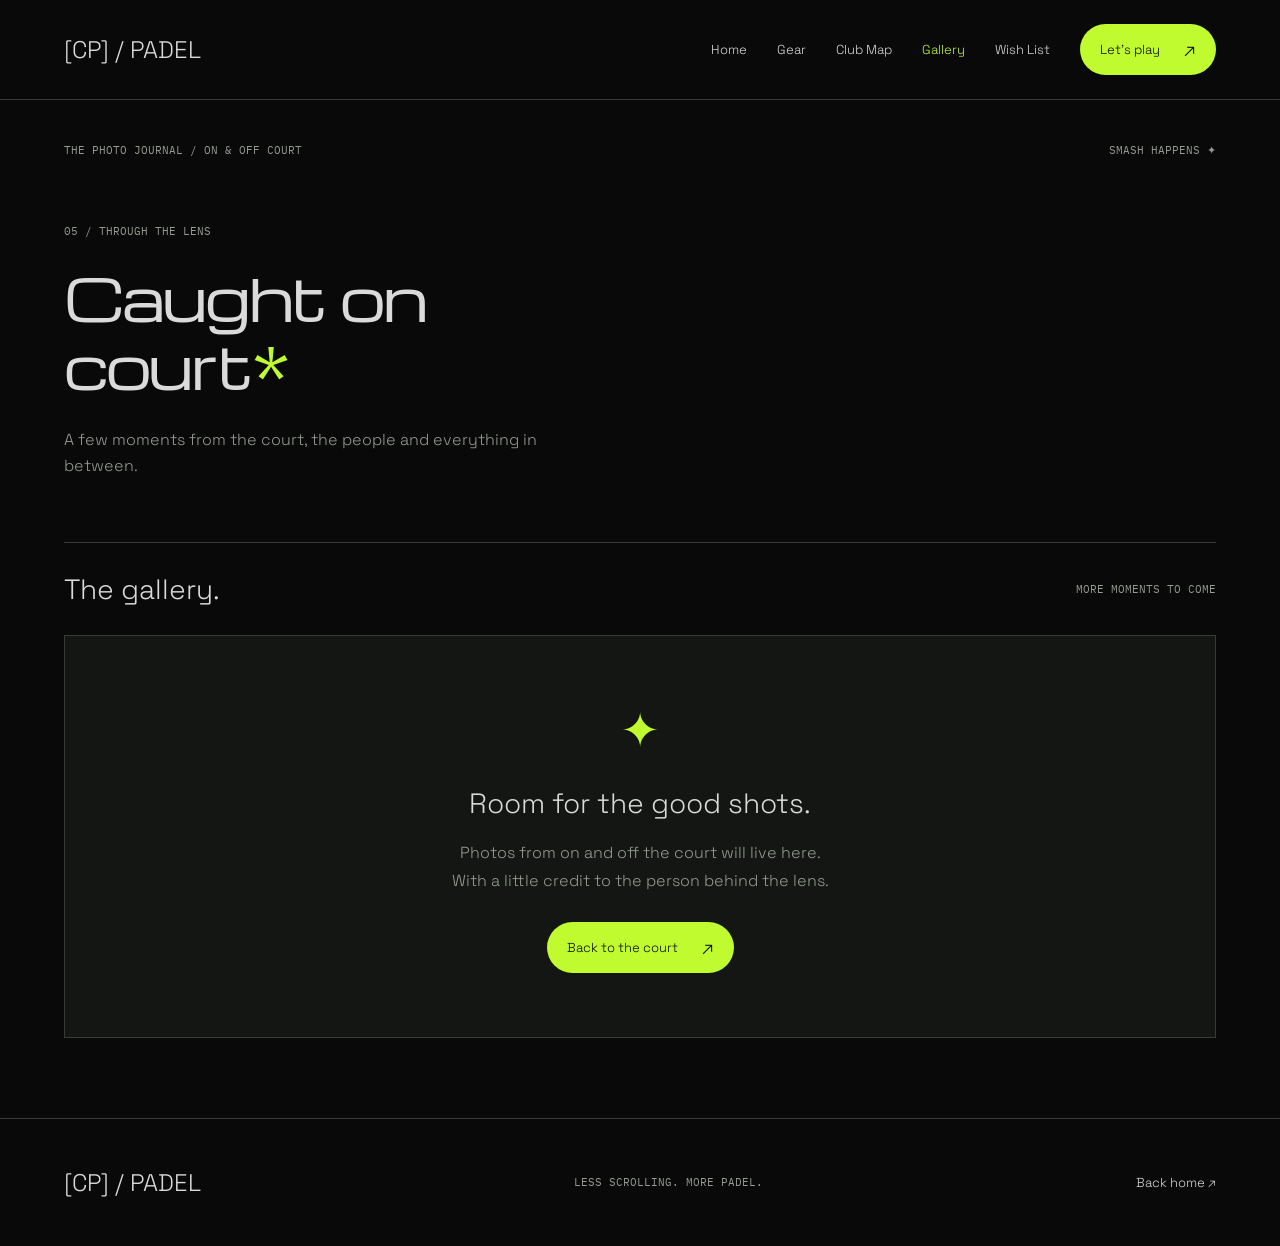
==== gallery.html @ db340238 "Polish hero motion, mobile layouts, map locations, and footer stickers" ====
<!doctype html>
<html lang="en"><head><meta charset="utf-8"><meta name="viewport" content="width=device-width,initial-scale=1"><title>Gallery — Smash Happens</title><meta name="description" content="Moments on and off the padel court. Carol’s photo journal, with credit to the people behind the lens."><link rel="stylesheet" href="styles.css?v=35"><link rel="stylesheet" href="gallery.css?v=1"></head>
<body class="gallery-page"><header class="gallery-nav"><a class="gallery-brand" href="./">[CP] / PADEL</a><nav aria-label="Main navigation"><a href="./">Home</a><a href="./#desktop-gear" class="gear-home-link">Gear</a><a href="./#desktop-clubs" class="clubs-home-link">Club Map</a><a href="gallery.html" aria-current="page">Gallery</a><a href="wish-list.html">Wish List</a><a class="gallery-pill" href="./#desktop-connect">Let’s play <span>↗</span></a></nav></header>
<main><div class="gallery-strap"><span>THE PHOTO JOURNAL / ON & OFF COURT</span><span>SMASH HAPPENS ✦</span></div><section class="gallery-intro"><p class="gallery-kicker">05 / THROUGH THE LENS</p><h1>Caught on<br>court<span>*</span></h1><p>A few moments from the court, the people and everything in between.</p></section><section aria-label="Photo gallery" class="gallery-collection"><div class="gallery-section-title"><h2>The gallery.</h2><span id="gallery-count">MORE MOMENTS TO COME</span></div><div id="gallery-grid" class="gallery-grid"></div><div id="gallery-empty" class="gallery-empty"><span aria-hidden="true">✦</span><h2>Room for the good shots.</h2><p>Photos from on and off the court will live here.<br>With a little credit to the person behind the lens.</p><a href="./" class="gallery-pill">Back to the court <span>↗</span></a></div></section></main>
<footer class="gallery-footer"><a class="gallery-brand" href="./">[CP] / PADEL</a><p>LESS SCROLLING. MORE PADEL.</p><a href="./">Back home ↗</a></footer>
<dialog id="photo-viewer" aria-label="Enlarged gallery photo"><button id="close-photo" aria-label="Close photo">Close ×</button><img id="viewer-image" alt=""><p id="viewer-caption"></p></dialog><script src="gallery-data.js"></script><script src="gallery.js"></script><script src="interface-polish.js?v=1"></script><script src="mobile-idle.js?v=1"></script></body></html>
---- styles.css ----
@font-face{font-family:"Michroma";src:url("assets/michroma.woff2") format("woff2");font-weight:400;font-display:swap}@font-face{font-family:"Space Grotesk";src:url("assets/space-grotesk.woff2") format("woff2");font-weight:300 700;font-display:swap}@font-face{font-family:"IBM Plex Mono";src:url("assets/ibm-plex-mono.woff2") format("woff2");font-weight:400;font-display:swap}@font-face{font-family:"IBM Plex Mono";src:url("assets/ibm-plex-mono-semibold.woff2") format("woff2");font-weight:600;font-display:swap}
*,:before,:after{box-sizing:border-box;border-width:0;border-style:solid}html{scroll-behavior:smooth}body{margin:0;background:#080908;color:#dadada;font-family:"Space Grotesk",sans-serif}p,h1,h2,h3{margin:0}a{color:inherit;text-decoration:inherit}img{display:block;max-width:100%}button{font:inherit} .desktop-view{width:100%;max-width:1440px;margin:auto}.mobile-view{display:none} @media(max-width:767px){.desktop-view{display:none}.mobile-view{display:block;width:100%;max-width:767px;margin:auto}} @media(prefers-reduced-motion:reduce){html{scroll-behavior:auto}}
.f0{background-color:#080908;align-content:stretch;display:flex;flex-direction:column;align-items:flex-start;position:relative;width:100%;height:100%}
.f1{border-color:#383c35;border-bottom-width:1px;border-style:solid;align-content:stretch;display:flex;flex-direction:column;align-items:flex-start;overflow:clip;padding-left:64px;padding-right:64px;padding-top:24px;padding-bottom:24px;position:relative;flex-shrink:0;width:100%}
.f2{word-break:break-word;align-content:stretch;display:flex;align-items:center;justify-content:space-between;line-height:normal;overflow:clip;position:relative;flex-shrink:0;width:100%;white-space:nowrap}
.f3{font-family:"Space Grotesk";font-weight:700;font-weight:700;position:relative;flex-shrink:0;color:#dadada;font-size:24px}
.f4{align-content:stretch;display:flex;gap:30px;align-items:center;overflow:clip;position:relative;flex-shrink:0}
.f5{font-family:"Space Grotesk";font-weight:400;font-weight:400;position:relative;flex-shrink:0;color:#c0fb30;font-size:13px}
.f6{font-family:"Space Grotesk";font-weight:400;font-weight:400;position:relative;flex-shrink:0;color:#dadada;font-size:13px}
.f7{background-color:#c0fb30;border-width:0;border-color:#383c35;border-style:solid;align-content:stretch;display:flex;gap:20px;align-items:center;overflow:clip;padding-left:20px;padding-right:20px;padding-top:13px;padding-bottom:13px;position:relative;border-radius:100px;flex-shrink:0;color:#080908}
.f8{font-family:"Space Grotesk";font-weight:700;font-weight:700;position:relative;flex-shrink:0;font-size:13px}
.f9{font-family:"Space Grotesk";font-weight:400;font-weight:400;position:relative;flex-shrink:0;font-size:19px}
.f10{align-content:stretch;display:flex;flex-direction:column;gap:38px;align-items:flex-start;overflow:clip;padding-bottom:64px;padding-top:42px;padding-left:64px;padding-right:64px;position:relative;flex-shrink:0;width:100%}
.f11{align-content:stretch;display:flex;align-items:center;justify-content:space-between;overflow:clip;position:relative;flex-shrink:0;width:100%}
.f12{word-break:break-word;font-family:"IBM Plex Mono";font-weight:400;line-height:1.5;font-style:normal;position:relative;flex-shrink:0;color:#969c93;font-size:11px;white-space:nowrap}
.f13{background-color:#c0fb30;border-width:0;border-color:var(--shadow-border-neutral-shadow-border-neutral-weaker,#043cb5);border-style:solid;align-content:stretch;display:flex;gap:var(--space-space-20,4px);height:20px;align-items:center;justify-content:center;min-width:20px;padding-left:var(--space-space-20,4px);padding-right:var(--space-space-20,4px);padding-top:var(--space-space-10,2px);padding-bottom:var(--space-space-10,2px);position:relative;border-radius:100px;flex-shrink:0}
.f14{word-break:break-word;font-family:"IBM Plex Mono";font-weight:400;line-height:var(--font-line-height-line-height-10,16px);font-style:normal;position:relative;flex-shrink:0;color:#080908;font-size:10px;text-align:center;white-space:nowrap}
.f15{align-content:stretch;display:flex;flex-direction:column;height:430px;align-items:flex-start;justify-content:center;overflow:clip;padding-left:36px;position:relative;flex-shrink:0;width:100%}
.f16{position:absolute;align-content:stretch;display:flex;height:370px;align-items:flex-start;left:0;overflow:clip;top:28px;width:1312px}
.f17{height:370px;position:relative;flex-shrink:0;width:1312px}
.f18{position:absolute;display:block;inset:0;max-width:none;width:100%;height:100%}
.f19{align-content:stretch;display:flex;align-items:flex-start;padding-bottom:var(--space-space-0,0px);position:relative;flex-shrink:0;width:100%}
.f20{word-break:break-word;flex:1 0 0;font-family:"Michroma";font-weight:400;line-height:1.15;min-width:1px;font-style:normal;position:relative;color:#dadada;font-size:160px;letter-spacing:-8px}
.f21{word-break:break-word;flex:1 0 0;font-family:"Michroma";font-weight:400;line-height:1.15;min-width:1px;font-style:normal;position:relative;color:#dadada;font-size:120px;letter-spacing:-6px}
.f22{position:absolute;left:790px;width:150px;height:150px;top:60px}
.f23{position:absolute;inset:-0.99% -0.84% -1.15% -0.99%}
.f24{display:block;max-width:none;width:100%;height:100%}
.f25{word-break:break-word;position:absolute;font-family:"Space Grotesk";font-weight:400;font-weight:400;line-height:normal;left:1120px;color:#c0fb30;font-size:88px;top:219px;white-space:nowrap}
.f26{word-break:break-word;position:absolute;font-family:"IBM Plex Mono";font-weight:400;line-height:0;left:1010px;font-style:normal;color:#969c93;font-size:11px;top:72px;width:185px}
.f27{line-height:1.5;margin-bottom:0}
.f28{line-height:1.5}
.f29{word-break:break-word;align-content:stretch;display:flex;gap:80px;align-items:flex-end;overflow:clip;position:relative;flex-shrink:0;width:100%}
.f30{align-content:stretch;display:flex;flex:1 0 0;flex-direction:column;font-family:"Space Grotesk";font-weight:400;font-weight:400;gap:14px;align-items:flex-start;min-width:1px;overflow:clip;position:relative}
.f31{line-height:normal;position:relative;flex-shrink:0;color:#dadada;font-size:36px;white-space:nowrap}
.f32{line-height:1.5;min-width:100%;position:relative;flex-shrink:0;color:#969c93;font-size:16px;width:min-content}
.f33{align-content:stretch;display:flex;gap:12px;align-items:flex-start;line-height:normal;overflow:clip;position:relative;flex-shrink:0;white-space:nowrap}
.f34{background-color:#080908;border-width:1px;border-color:#383c35;border-style:solid;align-content:stretch;display:flex;gap:20px;align-items:center;overflow:clip;padding-left:20px;padding-right:20px;padding-top:13px;padding-bottom:13px;position:relative;border-radius:100px;flex-shrink:0}
.f35{font-family:"Space Grotesk";font-weight:700;font-weight:700;position:relative;flex-shrink:0;color:#dadada;font-size:13px}
.f36{font-family:"Space Grotesk";font-weight:400;font-weight:400;position:relative;flex-shrink:0;color:#c0fb30;font-size:19px}
.f37{background-color:#141614;border-color:#383c35;border-left-width:2px;border-style:solid;align-content:stretch;display:flex;gap:var(--space-space-50,16px);align-items:flex-start;padding-left:var(--space-space-70,26px);padding-right:var(--space-space-70,24px);padding-top:var(--space-space-70,24px);padding-bottom:var(--space-space-70,24px);position:relative;flex-shrink:0;width:100%}
.f38{position:relative;flex-shrink:0;width:20px;height:20px}
.f39{flex:1 0 0;min-width:1px;position:relative}
.f40{word-break:break-word;background-clip:padding-box;border-width:0;border-color:transparent;border-style:solid;align-content:stretch;display:flex;flex-direction:column;font-family:"Space Grotesk";font-weight:400;font-weight:400;gap:var(--space-space-30,8px);align-items:flex-start;line-height:var(--font-line-height-line-height-30,20px);position:relative;width:100%;height:100%}
.f41{position:relative;flex-shrink:0;color:#c0fb30;font-size:var(--font-font-size-font-size-30,14px);width:100%}
.f42{position:relative;flex-shrink:0;color:#969c93;font-size:13px;width:100%}
.f43{background-color:#dadada;border-color:#afb4aa;border-style:solid;border-top-width:1px;align-content:stretch;display:flex;flex-direction:column;align-items:flex-start;padding-left:64px;padding-right:64px;padding-top:80px;padding-bottom:80px;position:relative;flex-shrink:0;width:100%}
.f44{align-content:stretch;display:flex;gap:100px;align-items:flex-start;overflow:clip;position:relative;flex-shrink:0;width:100%}
.f45{align-content:stretch;display:flex;flex-direction:column;gap:20px;align-items:flex-start;overflow:clip;position:relative;flex-shrink:0;width:510px}
.f46{word-break:break-word;font-family:"IBM Plex Mono";font-weight:400;line-height:1.5;font-style:normal;position:relative;flex-shrink:0;color:#080908;font-size:11px;white-space:nowrap}
.f47{word-break:break-word;flex:1 0 0;font-family:"Michroma";font-weight:400;line-height:0;min-width:1px;font-style:normal;position:relative;color:#080908;font-size:46.5px;letter-spacing:-2.325px}
.f48{line-height:1.15;margin-bottom:0}
.f49{line-height:1.15}
.f50{word-break:break-word;font-family:"Space Grotesk";font-weight:400;font-weight:400;line-height:1.5;min-width:100%;position:relative;flex-shrink:0;color:#080908;font-size:14px;width:min-content}
.f51{word-break:break-word;align-content:stretch;display:flex;flex:1 0 0;flex-direction:column;align-items:flex-start;min-width:1px;overflow:clip;position:relative;color:#080908;white-space:nowrap}
.f52{border-color:#afb4aa;border-bottom-width:1px;border-style:solid;align-content:stretch;display:flex;align-items:center;justify-content:space-between;overflow:clip;padding-top:16px;padding-bottom:16px;position:relative;flex-shrink:0;width:100%}
.f53{font-family:"IBM Plex Mono";font-weight:400;line-height:1.5;font-style:normal;position:relative;flex-shrink:0;font-size:11px}
.f54{font-family:"Space Grotesk";font-weight:400;font-weight:400;line-height:normal;position:relative;flex-shrink:0;font-size:27px}
.f55{background-color:#080908;border-color:#383c35;border-style:solid;border-top-width:1px;align-content:stretch;display:flex;flex-direction:column;gap:40px;align-items:flex-start;padding-left:64px;padding-right:64px;padding-top:80px;padding-bottom:80px;position:relative;flex-shrink:0;width:100%}
.f56{align-content:stretch;display:flex;gap:60px;align-items:flex-end;overflow:clip;position:relative;flex-shrink:0;width:100%}
.f57{align-content:stretch;display:flex;flex:1 0 0;flex-direction:column;gap:14px;align-items:flex-start;min-width:1px;overflow:clip;position:relative}
.f58{word-break:break-word;flex:1 0 0;font-family:"Michroma";font-weight:400;line-height:1.15;min-width:1px;font-style:normal;position:relative;color:#dadada;font-size:51px;letter-spacing:-2.55px}
.f59{align-content:stretch;display:flex;flex-direction:column;align-items:flex-start;overflow:clip;position:relative;flex-shrink:0;width:320px}
.f60{word-break:break-word;font-family:"Space Grotesk";font-weight:400;font-weight:400;line-height:1.5;position:relative;flex-shrink:0;color:#dadada;font-size:14px;width:100%}
.f61{background-color:#c0fb30;align-content:stretch;display:flex;align-items:flex-start;overflow:clip;position:relative;flex-shrink:0;width:100%}
.f62{align-content:stretch;display:flex;height:300px;align-items:center;justify-content:center;overflow:clip;position:relative;flex-shrink:0;width:390px}
.f63{height:200px;position:relative;flex-shrink:0;width:280px}
.f64{position:absolute;left:288px;width:32px;height:32px;top:40px}
.f65{word-break:break-word;position:absolute;bottom:31px;font-family:"IBM Plex Mono";font-weight:400;line-height:normal;left:24px;font-style:normal;color:#080908;font-size:10px;transform:translateY(100%);white-space:nowrap}
.f66{align-content:stretch;display:flex;flex:1 0 0;flex-direction:column;gap:18px;align-items:flex-start;min-width:1px;overflow:clip;padding:36px;position:relative}
.f67{align-content:stretch;display:flex;gap:12px;align-items:flex-start;overflow:clip;position:relative;flex-shrink:0}
.f68{background-color:#141614;border-width:0;border-color:var(--shadow-border-neutral-shadow-border-neutral-weaker,#043cb5);border-style:solid;align-content:stretch;display:flex;gap:var(--space-space-20,4px);height:20px;align-items:center;justify-content:center;min-width:20px;padding-left:var(--space-space-20,4px);padding-right:var(--space-space-20,4px);padding-top:var(--space-space-10,2px);padding-bottom:var(--space-space-10,2px);position:relative;border-radius:100px;flex-shrink:0}
.f69{word-break:break-word;font-family:"IBM Plex Mono";font-weight:400;line-height:var(--font-line-height-line-height-10,16px);font-style:normal;position:relative;flex-shrink:0;color:#dadada;font-size:10px;text-align:center;white-space:nowrap}
.f70{word-break:break-word;flex:1 0 0;font-family:"Michroma";font-weight:400;line-height:1.15;min-width:1px;font-style:normal;position:relative;color:#080908;font-size:37.5px;letter-spacing:-1.875px}
.f71{word-break:break-word;font-family:"Space Grotesk";font-weight:400;font-weight:400;line-height:1.5;min-width:100%;position:relative;flex-shrink:0;color:#080908;font-size:20px;width:min-content}
.f72{word-break:break-word;background-color:#dadada;border-width:1px;border-color:#080908;border-style:solid;align-content:stretch;display:flex;gap:20px;align-items:center;line-height:normal;overflow:clip;padding-left:20px;padding-right:20px;padding-top:13px;padding-bottom:13px;position:relative;border-radius:100px;flex-shrink:0;color:#080908;white-space:nowrap}
.f73{align-content:stretch;display:flex;flex:1 0 0;align-items:flex-start;min-width:1px;padding-bottom:var(--space-space-0,0px);position:relative}
.f74{word-break:break-word;flex:1 0 0;font-family:"Michroma";font-weight:400;line-height:1.15;min-width:1px;font-style:normal;position:relative;color:#dadada;font-size:36px;letter-spacing:-1.8px}
.f75{word-break:break-word;align-content:stretch;display:flex;flex-direction:column;align-items:flex-start;overflow:clip;position:relative;flex-shrink:0;width:100%}
.f76{align-content:stretch;display:flex;font-family:"IBM Plex Mono";font-weight:400;gap:24px;align-items:flex-start;line-height:normal;font-style:normal;overflow:clip;padding-top:12px;padding-bottom:12px;position:relative;flex-shrink:0;color:#969c93;font-size:10px;width:100%}
.f77{position:relative;flex-shrink:0;width:225px}
.f78{position:relative;flex-shrink:0;width:300px}
.f79{position:relative;flex-shrink:0;width:135px}
.f80{border-color:#383c35;border-style:solid;border-top-width:1px;align-content:stretch;display:flex;gap:24px;align-items:center;overflow:clip;padding-top:22px;padding-bottom:22px;position:relative;flex-shrink:0;width:100%}
.f81{font-family:"IBM Plex Mono";font-weight:400;line-height:normal;font-style:normal;position:relative;flex-shrink:0;color:#c0fb30;font-size:12px;width:225px}
.f82{align-content:stretch;display:flex;flex:1 0 0;flex-direction:column;font-family:"Space Grotesk";font-weight:400;font-weight:400;gap:6px;align-items:flex-start;min-width:1px;overflow:clip;position:relative}
.f83{line-height:normal;position:relative;flex-shrink:0;color:#dadada;font-size:24px;white-space:nowrap}
.f84{line-height:1.5;min-width:100%;position:relative;flex-shrink:0;color:#969c93;font-size:13px;width:min-content}
.f85{font-family:"Space Grotesk";font-weight:400;font-weight:400;line-height:normal;position:relative;flex-shrink:0;color:#969c93;font-size:13px;width:300px}
.f86{font-family:"Space Grotesk";font-weight:400;font-weight:400;line-height:normal;position:relative;flex-shrink:0;color:#c0fb30;font-size:13px;width:135px}
.f87{background-color:#dadada;border-color:#afb4aa;border-style:solid;border-top-width:1px;align-content:stretch;display:flex;flex-direction:column;gap:40px;align-items:flex-start;padding-left:64px;padding-right:64px;padding-top:80px;padding-bottom:80px;position:relative;flex-shrink:0;width:100%}
.f88{align-content:stretch;display:flex;gap:60px;align-items:flex-end;overflow:clip;padding-top:var(--space-space-40,12px);padding-bottom:var(--space-space-40,12px);position:relative;flex-shrink:0;width:100%}
.f89{align-content:stretch;display:flex;flex:1 0 0;flex-direction:column;gap:14px;height:96px;align-items:flex-start;min-width:1px;overflow:clip;position:relative}
.f90{word-break:break-word;flex:1 0 0;font-family:"Michroma";font-weight:400;line-height:1.15;min-width:1px;font-style:normal;position:relative;color:#080908;font-size:51px;letter-spacing:-2.55px}
.f91{align-content:stretch;display:flex;flex-direction:column;align-items:flex-start;overflow:clip;padding-top:var(--space-space-30,8px);padding-bottom:var(--space-space-30,8px);position:relative;flex-shrink:0;width:320px}
.f92{word-break:break-word;font-family:"Space Grotesk";font-weight:400;font-weight:400;line-height:1.5;position:relative;flex-shrink:0;color:#080908;font-size:14px;width:100%}
.f93{align-content:stretch;display:flex;gap:32px;align-items:flex-start;overflow:clip;position:relative;flex-shrink:0;width:100%}
.f94{border-width:1px;border-color:#080908;border-style:solid;align-content:stretch;display:flex;flex:1 0 0;flex-direction:column;align-items:flex-start;min-width:1px;overflow:clip;position:relative}
.f95{background-color:#080908;align-content:stretch;display:flex;align-items:center;justify-content:space-between;overflow:clip;padding-left:24px;padding-right:24px;padding-top:18px;padding-bottom:18px;position:relative;flex-shrink:0;width:100%}
.f96{word-break:break-word;font-family:"Space Grotesk";font-weight:400;font-weight:400;line-height:normal;position:relative;flex-shrink:0;color:#c0fb30;font-size:36px;white-space:nowrap}
.f97{background-color:#dadada;border-width:1px;border-color:var(--border-color-border-weaker,#1f304c);border-style:solid;align-content:stretch;display:flex;flex-direction:column;align-items:flex-start;padding:24px;position:relative;flex-shrink:0;width:100%}
.f98{background-color:#dadada;border-width:1px;border-color:#e7dcfa;border-style:dashed;position:relative;flex-shrink:0;width:100%}
.f99{background-clip:padding-box;border-width:0;border-color:transparent;border-style:solid;align-content:stretch;display:flex;flex-direction:column;align-items:center;position:relative;width:100%;height:100%}
.f100{align-content:stretch;display:flex;flex-direction:column;align-items:flex-start;padding-bottom:var(--space-space-30,8px);position:relative;flex-shrink:0;width:100%}
.f101{word-break:break-word;font-family:"Space Grotesk";font-weight:400;font-weight:400;line-height:1.2;position:relative;flex-shrink:0;color:#080908;font-size:24px;letter-spacing:-0.48px;width:100%}
.f102{align-content:stretch;display:flex;flex-direction:column;align-items:flex-start;padding-bottom:var(--space-space-70,24px);position:relative;flex-shrink:0;width:100%}
.f103{word-break:break-word;font-family:"Space Grotesk";font-weight:400;font-weight:400;line-height:0;position:relative;flex-shrink:0;color:#080908;font-size:var(--font-font-size-font-size-30,14px);width:100%}
.f104{line-height:var(--font-line-height-line-height-40,24px);margin-bottom:24px}
.f105{line-height:var(--font-line-height-line-height-40,24px)}
.f106{align-content:stretch;display:flex;align-items:flex-start;position:relative;border-radius:var(--border-radius-border-radius-20,4px);flex-shrink:0;width:100%}
.f107{text-decoration-skip-ink:none;text-underline-position:from-font;word-break:break-word;text-decoration-thickness:from-font;text-decoration-style:solid;flex:1 0 0;font-family:"Space Grotesk";font-weight:400;font-weight:400;line-height:var(--font-line-height-line-height-30,20px);min-width:1px;position:relative;color:#080908;font-size:var(--font-font-size-font-size-30,14px);text-decoration-line:underline}
.f108{word-break:break-word;flex:1 0 0;font-family:"Michroma";font-weight:400;line-height:1.15;min-width:1px;font-style:normal;position:relative;color:#080908;font-size:36px;letter-spacing:-1.8px}
.f109{word-break:break-word;align-content:stretch;display:flex;flex-direction:column;align-items:flex-start;overflow:clip;position:relative;flex-shrink:0;color:#080908;width:100%}
.f110{border-color:#afb4aa;border-style:solid;border-top-width:1px;align-content:stretch;display:flex;gap:32px;align-items:center;overflow:clip;padding-top:22px;padding-bottom:22px;position:relative;flex-shrink:0;width:100%}
.f111{align-content:stretch;display:flex;flex:1 0 0;flex-direction:column;font-family:"Space Grotesk";font-weight:400;font-weight:400;gap:8px;align-items:flex-start;min-width:1px;overflow:clip;position:relative}
.f112{line-height:normal;position:relative;flex-shrink:0;font-size:24px;white-space:nowrap}
.f113{line-height:1.5;min-width:100%;position:relative;flex-shrink:0;font-size:13px;width:min-content}
.f114{align-content:stretch;display:flex;flex-direction:column;gap:6px;align-items:flex-start;line-height:1.5;overflow:clip;position:relative;flex-shrink:0;width:330px}
.f115{font-family:"Space Grotesk";font-weight:400;font-weight:400;min-width:100%;position:relative;flex-shrink:0;font-size:13px;width:min-content}
.f116{font-family:"IBM Plex Mono";font-weight:400;font-style:normal;position:relative;flex-shrink:0;font-size:11px;white-space:nowrap}
.f117{font-family:"Space Grotesk";font-weight:400;font-weight:400;line-height:normal;position:relative;flex-shrink:0;font-size:13px;white-space:nowrap}
.f118{border-color:#383c35;border-bottom-width:1px;border-style:solid;border-top-width:1px;align-content:stretch;display:flex;align-items:flex-start;overflow:clip;padding-top:16px;padding-bottom:16px;position:relative;flex-shrink:0;width:100%}
.f119{word-break:break-word;flex:1 0 0;font-family:"IBM Plex Mono";font-weight:400;line-height:1.5;min-width:1px;font-style:normal;position:relative;color:#969c93;font-size:11px}
.f120{align-content:stretch;display:flex;gap:24px;align-items:flex-start;overflow:clip;position:relative;flex-shrink:0;width:100%}
.f121{align-content:stretch;display:flex;flex:1 0 0;flex-direction:column;gap:20px;align-items:flex-start;min-width:1px;overflow:clip;position:relative}
.f122{word-break:break-word;align-content:stretch;display:flex;font-family:"Space Grotesk";font-weight:400;font-weight:400;align-items:center;justify-content:space-between;line-height:normal;overflow:clip;position:relative;flex-shrink:0;width:100%;white-space:nowrap}
.f123{position:relative;flex-shrink:0;color:#dadada;font-size:30px}
.f124{position:relative;flex-shrink:0;color:#c0fb30;font-size:27px}
.f125{border-width:1px;border-color:#383c35;border-style:solid;align-content:stretch;display:flex;flex-direction:column;align-items:flex-start;overflow:clip;position:relative;flex-shrink:0;width:100%}
.f126{align-content:stretch;display:flex;flex-direction:column;align-items:flex-start;overflow:clip;position:relative;flex-shrink:0;width:100%}
.f127{background-color:#141614;align-content:stretch;display:flex;height:220px;align-items:center;justify-content:center;overflow:clip;position:relative;flex-shrink:0;width:421.33px}
.f128{position:absolute;height:127.6px;left:29.49px;top:44px;width:362.344px}
.f129{height:160px;position:relative;flex-shrink:0;width:100px}
.f130{word-break:break-word;position:absolute;bottom:26px;font-family:"IBM Plex Mono";font-weight:400;line-height:normal;left:16px;font-style:normal;color:#969c93;font-size:9px;transform:translateY(100%);white-space:nowrap}
.f131{position:absolute;align-content:stretch;display:flex;align-items:flex-start;left:16px;overflow:clip;top:16px}
.f132{background-color:#141614;border-width:1px;border-color:var(--border-color-border-weaker,#1f304c);border-style:solid;align-content:stretch;display:flex;flex-direction:column;align-items:flex-start;padding:24px;position:relative;flex-shrink:0;width:100%}
.f133{background-color:#141614;border-width:1px;border-color:#e7dcfa;border-style:dashed;position:relative;flex-shrink:0;width:100%}
.f134{word-break:break-word;font-family:"Space Grotesk";font-weight:400;font-weight:400;line-height:1.2;position:relative;flex-shrink:0;color:#dadada;font-size:24px;letter-spacing:-0.48px;width:100%}
.f135{word-break:break-word;font-family:"Space Grotesk";font-weight:400;font-weight:400;line-height:0;position:relative;flex-shrink:0;color:#969c93;font-size:var(--font-font-size-font-size-30,14px);width:100%}
.f136{text-decoration-skip-ink:none;text-underline-position:from-font;word-break:break-word;text-decoration-thickness:from-font;text-decoration-style:solid;flex:1 0 0;font-family:"Space Grotesk";font-weight:400;font-weight:400;line-height:var(--font-line-height-line-height-30,20px);min-width:1px;position:relative;color:#c0fb30;font-size:var(--font-font-size-font-size-30,14px);text-decoration-line:underline}
.f137{height:130px;position:relative;flex-shrink:0;width:220px}
.f138{height:135px;position:relative;flex-shrink:0;width:200px}
.f139{align-content:stretch;display:flex;flex-direction:column;gap:var(--space-space-40,12px);align-items:flex-start;position:relative;flex-shrink:0;width:300px}
.f140{align-content:stretch;display:flex;flex-direction:column;align-items:flex-start;position:relative;flex-shrink:0;width:100%}
.f141{align-content:stretch;display:flex;align-items:flex-start;position:relative;flex-shrink:0;width:100%}
.f142{word-break:break-word;flex:1 0 0;font-family:"IBM Plex Mono";font-weight:400;line-height:var(--font-line-height-line-height-30,20px);min-width:1px;font-style:normal;position:relative;color:#969c93;font-size:10px}
.f143{align-content:stretch;display:flex;gap:var(--space-space-30,8px);align-items:flex-start;position:relative;flex-shrink:0;width:100%}
.f144{background-color:#c0fb30;border-width:1px;border-color:#383c35;border-style:solid;align-content:stretch;display:flex;flex:1 0 0;gap:var(--space-space-40,12px);align-items:flex-start;min-width:1px;padding:13px;position:relative;border-radius:100px;align-self:stretch}
.f145{position:relative;flex-shrink:0}
.f146{background-clip:padding-box;border-width:0;border-color:transparent;border-style:solid;align-content:stretch;display:flex;align-items:flex-start;padding-right:var(--space-space-20,4px);padding-top:var(--space-space-10,2px);padding-bottom:var(--space-space-10,2px);position:relative;width:100%;height:100%}
.f147{background-color:#c0fb30;border-width:1px;border-color:#080908;border-style:solid;overflow:clip;position:relative;border-radius:var(--border-radius-border-radius-circle,100000px);flex-shrink:0;width:16px;height:16px}
.f148{position:absolute;left:-1px;width:16px;height:16px;top:-1px}
.f149{background-clip:padding-box;border-width:0;border-color:transparent;border-style:solid;align-content:stretch;display:flex;flex-direction:column;gap:var(--space-space-30,8px);align-items:flex-start;position:relative;width:100%;height:100%}
.f150{word-break:break-word;font-family:"Space Grotesk";font-weight:400;font-weight:400;line-height:var(--font-line-height-line-height-30,20px);position:relative;flex-shrink:0;color:#080908;font-size:13px;width:100%}
.f151{background-color:#141614;border-width:1px;border-color:#383c35;border-style:solid;align-content:stretch;display:flex;flex:1 0 0;gap:var(--space-space-40,12px);align-items:flex-start;min-width:1px;padding:13px;position:relative;border-radius:100px;align-self:stretch}
.f152{background-color:#141614;border-width:1px;border-color:#969c93;border-style:solid;overflow:clip;position:relative;border-radius:var(--border-radius-border-radius-circle,100000px);flex-shrink:0;width:16px;height:16px}
.f153{word-break:break-word;font-family:"Space Grotesk";font-weight:400;font-weight:400;line-height:var(--font-line-height-line-height-30,20px);position:relative;flex-shrink:0;color:#dadada;font-size:13px;width:100%}
.f154{background-color:#141614;align-content:stretch;display:flex;height:420px;align-items:flex-start;overflow:clip;position:relative;flex-shrink:0;width:864px}
.f155{position:absolute;height:420px;left:0;top:0;width:864px}
.f156{position:absolute;inset:9.76% 10% 18.75% 17.56%}
.f157{position:absolute;height:100px;left:0;top:210px;width:864px}
.f158{position:absolute;inset:-7.5% -0.35% -7.5% 0}
.f159{position:absolute;height:320px;left:77.76px;top:45px;width:622.08px}
.f160{word-break:break-word;position:absolute;font-family:"IBM Plex Mono";font-weight:400;line-height:normal;left:24px;font-style:normal;color:#969c93;font-size:10px;top:24px;white-space:nowrap}
.f161{word-break:break-word;position:absolute;font-family:"IBM Plex Mono";font-weight:400;line-height:normal;left:362.88px;font-style:normal;color:#969c93;font-size:9px;top:305px;white-space:nowrap}
.f162{position:absolute;background-color:#c0fb30;border-width:3px;border-color:#080908;border-style:solid;align-content:stretch;display:flex;align-items:center;justify-content:center;left:258.48px;overflow:clip;border-radius:100px;width:36px;height:36px;top:175.2px}
.f163{word-break:break-word;font-family:"IBM Plex Mono";font-weight:600;line-height:normal;font-style:normal;position:relative;flex-shrink:0;color:#080908;font-size:13px;white-space:nowrap}
.f164{position:absolute;background-color:#dadada;border-width:3px;border-color:#080908;border-style:solid;align-content:stretch;display:flex;align-items:center;justify-content:center;left:483.12px;overflow:clip;border-radius:100px;width:36px;height:36px;top:103.8px}
.f165{position:absolute;background-color:#dadada;border-width:3px;border-color:#080908;border-style:solid;align-content:stretch;display:flex;align-items:center;justify-content:center;left:578.16px;overflow:clip;border-radius:100px;width:36px;height:36px;top:284.4px}
.f166{position:absolute;background-color:#080908;border-width:1px;border-color:#383c35;border-style:solid;align-content:stretch;display:flex;flex-direction:column;gap:6px;height:128px;align-items:flex-start;overflow:clip;padding:10px;right:16px;top:16px;width:100px}
.f167{word-break:break-word;font-family:"IBM Plex Mono";font-weight:400;line-height:normal;font-style:normal;position:relative;flex-shrink:0;color:#969c93;font-size:9px;white-space:nowrap}
.f168{height:66px;position:relative;flex-shrink:0;width:70px}
.f169{word-break:break-word;font-family:"IBM Plex Mono";font-weight:400;font-weight:400;line-height:normal;position:relative;flex-shrink:0;color:#c0fb30;font-size:10px;white-space:nowrap}
.f170{word-break:break-word;position:absolute;bottom:28px;font-family:"IBM Plex Mono";font-weight:400;line-height:normal;left:18px;font-style:normal;color:#dadada;font-size:9px;transform:translateY(100%);width:828px}
.f171{background-color:#c0fb30;align-content:stretch;display:flex;flex:1 0 0;flex-direction:column;gap:22px;align-items:flex-start;min-width:1px;overflow:clip;padding:28px;position:relative}
.f172{word-break:break-word;font-family:"Space Grotesk";font-weight:400;font-weight:400;line-height:0;min-width:100%;position:relative;flex-shrink:0;color:#080908;font-size:16px;width:min-content}
.f173{word-break:break-word;align-content:stretch;display:flex;flex-direction:column;font-family:"Space Grotesk";font-weight:400;font-weight:400;gap:12px;align-items:flex-start;overflow:clip;position:relative;flex-shrink:0;color:#080908;font-size:14px;width:100%}
.f174{line-height:1.5;position:relative;flex-shrink:0;width:100%}
.f175{line-height:0;position:relative;flex-shrink:0;width:100%}
.f176{word-break:break-word;background-color:#dadada;border-width:1px;border-color:#080908;border-style:solid;align-content:stretch;display:flex;gap:20px;align-items:center;overflow:clip;padding-left:20px;padding-right:20px;padding-top:13px;padding-bottom:13px;position:relative;border-radius:100px;flex-shrink:0;color:#080908;white-space:nowrap}
.f177{display:block;font-family:"Space Grotesk";font-weight:700;font-weight:700;line-height:0;position:relative;flex-shrink:0;font-size:13px}
.f178{cursor:pointer;line-height:normal}
.f179{font-family:"Space Grotesk";font-weight:400;font-weight:400;line-height:normal;position:relative;flex-shrink:0;font-size:19px}
.f180{align-content:stretch;display:flex;gap:16px;align-items:flex-start;overflow:clip;position:relative;flex-shrink:0;width:100%}
.f181{align-content:stretch;display:flex;gap:20px;align-items:flex-start;overflow:clip;position:relative;flex-shrink:0;width:100%}
.f182{border-width:1px;border-color:#383c35;border-style:solid;align-content:stretch;display:flex;flex:1 0 0;flex-direction:column;align-items:flex-start;min-width:1px;overflow:clip;position:relative}
.f183{align-content:stretch;display:flex;align-items:flex-start;justify-content:space-between;overflow:clip;padding-top:22px;padding-left:24px;padding-right:24px;position:relative;flex-shrink:0;width:100%}
.f184{word-break:break-word;display:block;flex:1 0 0;font-family:"Space Grotesk";font-weight:400;font-weight:400;line-height:0;min-width:1px;position:relative;color:#c0fb30;font-size:var(--font-font-size-font-size-30,14px)}
.f185{text-decoration-skip-ink:none;text-underline-position:from-font;cursor:pointer;text-decoration-thickness:from-font;text-decoration-style:solid;line-height:var(--font-line-height-line-height-30,20px);text-decoration-line:underline}
.f186{background-color:#c0fb30;border-color:#383c35;border-style:solid;border-top-width:1px;align-content:stretch;display:flex;flex-direction:column;align-items:flex-start;padding-left:64px;padding-right:64px;padding-top:80px;padding-bottom:80px;position:relative;flex-shrink:0;width:100%}
.f187{align-content:stretch;display:flex;gap:100px;align-items:center;overflow:clip;position:relative;flex-shrink:0;width:100%}
.f188{align-content:stretch;display:flex;flex:1 0 0;flex-direction:column;gap:22px;align-items:flex-start;min-width:1px;overflow:clip;position:relative}
.f189{word-break:break-word;flex:1 0 0;font-family:"Michroma";font-weight:400;line-height:0;min-width:1px;font-style:normal;position:relative;color:#080908;font-size:61.5px;letter-spacing:-3.075px}
.f190{align-content:stretch;display:flex;flex-direction:column;gap:16px;align-items:flex-start;overflow:clip;position:relative;flex-shrink:0;width:330px}
.f191{align-content:stretch;display:flex;height:150px;align-items:center;justify-content:center;overflow:clip;position:relative;flex-shrink:0;width:330px}
.f192{height:130px;position:relative;flex-shrink:0;width:300px}
.f193{word-break:break-word;position:absolute;font-family:"Space Grotesk";font-weight:400;font-weight:400;line-height:normal;left:calc(50% - 32.5px);color:#080908;font-size:74px;top:calc(50% - 47px);white-space:nowrap}
.f194{word-break:break-word;align-content:stretch;display:flex;flex-direction:column;gap:36px;align-items:flex-start;overflow:clip;padding-left:64px;padding-right:64px;padding-top:48px;padding-bottom:48px;position:relative;flex-shrink:0;width:100%;white-space:nowrap}
.f195{align-content:stretch;display:flex;align-items:flex-start;justify-content:space-between;line-height:normal;overflow:clip;position:relative;flex-shrink:0;color:#dadada;width:100%}
.f196{font-family:"Space Grotesk";font-weight:700;font-weight:700;position:relative;flex-shrink:0;font-size:32px}
.f197{align-content:stretch;display:flex;font-family:"Space Grotesk";font-weight:400;font-weight:400;gap:30px;align-items:flex-start;overflow:clip;position:relative;flex-shrink:0;font-size:12px}
.f198{border-color:#383c35;border-style:solid;border-top-width:1px;align-content:stretch;display:flex;font-family:"IBM Plex Mono";font-weight:400;align-items:flex-start;justify-content:space-between;line-height:1.5;font-style:normal;overflow:clip;padding-top:24px;position:relative;flex-shrink:0;color:#969c93;font-size:11px;width:100%}
.f199{word-break:break-word;border-color:#383c35;border-bottom-width:1px;border-style:solid;align-content:stretch;display:flex;flex-direction:column;gap:22px;align-items:flex-start;line-height:normal;overflow:clip;padding-left:22px;padding-right:22px;padding-top:24px;padding-bottom:24px;position:relative;flex-shrink:0;width:100%;white-space:nowrap}
.f200{font-family:"Space Grotesk";font-weight:400;font-weight:400;position:relative;flex-shrink:0;color:#c0fb30;font-size:23px}
.f201{align-content:stretch;display:flex;font-family:"Space Grotesk";font-weight:400;font-weight:400;align-items:flex-start;justify-content:space-between;overflow:clip;position:relative;flex-shrink:0;font-size:10px;width:100%}
.f202{position:relative;flex-shrink:0;color:#c0fb30}
.f203{position:relative;flex-shrink:0;color:#dadada}
.f204{align-content:stretch;display:flex;flex-direction:column;gap:28px;align-items:flex-start;overflow:clip;padding-bottom:44px;padding-top:32px;padding-left:22px;padding-right:22px;position:relative;flex-shrink:0;width:100%}
.f205{align-content:stretch;display:flex;flex-direction:column;height:300px;align-items:flex-start;justify-content:center;overflow:clip;position:relative;flex-shrink:0;width:100%}
.f206{position:absolute;align-content:stretch;display:flex;height:245px;align-items:flex-start;left:0;overflow:clip;top:35px;width:346px}
.f207{height:245px;position:relative;flex-shrink:0;width:346px}
.f208{word-break:break-word;flex:1 0 0;font-family:"Michroma";font-weight:400;line-height:1.15;min-width:1px;font-style:normal;position:relative;color:#dadada;font-size:69px;letter-spacing:-3.45px}
.f209{word-break:break-word;flex:1 0 0;font-family:"Michroma";font-weight:400;line-height:0;min-width:1px;font-style:normal;position:relative;color:#dadada;font-size:0px;letter-spacing:-3.225px}
.f210{line-height:1.15;font-size:54px}
.f211{line-height:1.15;font-size:64.5px}
.f212{position:absolute;left:264px;width:70px;height:70px;top:8px}
.f213{position:absolute;inset:-1.18% -1.01% -1.42% -1.31%}
.f214{word-break:break-word;position:absolute;font-family:"Space Grotesk";font-weight:400;font-weight:400;line-height:normal;left:307px;color:#c0fb30;font-size:45px;top:189px;white-space:nowrap}
.f215{word-break:break-word;align-content:stretch;display:flex;flex-direction:column;gap:24px;align-items:flex-start;justify-content:flex-end;overflow:clip;position:relative;flex-shrink:0;width:100%}
.f216{align-content:stretch;display:flex;flex-direction:column;font-family:"Space Grotesk";font-weight:400;font-weight:400;gap:14px;align-items:flex-start;overflow:clip;position:relative;flex-shrink:0;width:100%}
.f217{line-height:normal;position:relative;flex-shrink:0;color:#dadada;font-size:29px;white-space:nowrap}
.f218{align-content:stretch;display:flex;flex-direction:column;gap:12px;align-items:flex-start;line-height:normal;overflow:clip;position:relative;flex-shrink:0;white-space:nowrap}
.f219{position:relative;flex-shrink:0;color:#969c93;font-size:12px;width:100%}
.f220{background-color:#dadada;border-color:#afb4aa;border-style:solid;border-top-width:1px;align-content:stretch;display:flex;flex-direction:column;align-items:flex-start;padding-left:22px;padding-right:22px;padding-top:48px;padding-bottom:48px;position:relative;flex-shrink:0;width:100%}
.f221{align-content:stretch;display:flex;flex-direction:column;gap:30px;align-items:flex-start;overflow:clip;position:relative;flex-shrink:0;width:100%}
.f222{align-content:stretch;display:flex;flex-direction:column;gap:20px;align-items:flex-start;overflow:clip;position:relative;flex-shrink:0;width:100%}
.f223{word-break:break-word;flex:1 0 0;font-family:"Michroma";font-weight:400;line-height:0;min-width:1px;font-style:normal;position:relative;color:#080908;font-size:36px;letter-spacing:-1.8px}
.f224{word-break:break-word;align-content:stretch;display:flex;flex-direction:column;align-items:flex-start;overflow:clip;position:relative;flex-shrink:0;color:#080908;width:100%;white-space:nowrap}
.f225{font-family:"Space Grotesk";font-weight:400;font-weight:400;line-height:normal;position:relative;flex-shrink:0;font-size:20px}
.f226{background-color:#080908;border-color:#383c35;border-style:solid;border-top-width:1px;align-content:stretch;display:flex;flex-direction:column;gap:28px;align-items:flex-start;padding-left:22px;padding-right:22px;padding-top:48px;padding-bottom:48px;position:relative;flex-shrink:0;width:100%}
.f227{align-content:stretch;display:flex;flex-direction:column;gap:16px;align-items:flex-start;justify-content:flex-end;overflow:clip;position:relative;flex-shrink:0;width:100%}
.f228{align-content:stretch;display:flex;flex-direction:column;gap:14px;align-items:flex-start;overflow:clip;position:relative;flex-shrink:0;width:100%}
.f229{word-break:break-word;flex:1 0 0;font-family:"Michroma";font-weight:400;line-height:1.15;min-width:1px;font-style:normal;position:relative;color:#dadada;font-size:33px;letter-spacing:-1.65px}
.f230{background-color:#c0fb30;align-content:stretch;display:flex;flex-direction:column;align-items:flex-start;overflow:clip;position:relative;flex-shrink:0;width:100%}
.f231{align-content:stretch;display:flex;height:210px;align-items:center;justify-content:center;overflow:clip;position:relative;flex-shrink:0;width:346px}
.f232{position:absolute;left:250px;width:32px;height:32px;top:40px}
.f233{align-content:stretch;display:flex;flex-direction:column;gap:18px;align-items:flex-start;overflow:clip;padding:24px;position:relative;flex-shrink:0;width:100%}
.f234{word-break:break-word;flex:1 0 0;font-family:"Michroma";font-weight:400;line-height:1.15;min-width:1px;font-style:normal;position:relative;color:#080908;font-size:28.5px;letter-spacing:-1.425px}
.f235{word-break:break-word;flex:1 0 0;font-family:"Michroma";font-weight:400;line-height:1.15;min-width:1px;font-style:normal;position:relative;color:#dadada;font-size:28.5px;letter-spacing:-1.425px}
.f236{border-color:#383c35;border-style:solid;border-top-width:1px;align-content:stretch;display:flex;flex-direction:column;gap:12px;align-items:flex-start;overflow:clip;padding-top:22px;padding-bottom:22px;position:relative;flex-shrink:0;width:100%}
.f237{font-family:"IBM Plex Mono";font-weight:400;line-height:normal;font-style:normal;position:relative;flex-shrink:0;color:#c0fb30;font-size:12px;width:100%}
.f238{align-content:stretch;display:flex;flex-direction:column;font-family:"Space Grotesk";font-weight:400;font-weight:400;gap:6px;align-items:flex-start;overflow:clip;position:relative;flex-shrink:0;width:100%}
.f239{line-height:normal;position:relative;flex-shrink:0;color:#dadada;font-size:22px;white-space:nowrap}
.f240{font-family:"Space Grotesk";font-weight:400;font-weight:400;line-height:normal;position:relative;flex-shrink:0;color:#969c93;font-size:13px;width:100%}
.f241{font-family:"Space Grotesk";font-weight:400;font-weight:400;line-height:normal;position:relative;flex-shrink:0;color:#c0fb30;font-size:13px;width:100%}
.f242{background-color:#dadada;border-color:#afb4aa;border-style:solid;border-top-width:1px;align-content:stretch;display:flex;flex-direction:column;gap:28px;align-items:flex-start;padding-left:22px;padding-right:22px;padding-top:48px;padding-bottom:48px;position:relative;flex-shrink:0;width:100%}
.f243{word-break:break-word;flex:1 0 0;font-family:"Michroma";font-weight:400;line-height:1.15;min-width:1px;font-style:normal;position:relative;color:#080908;font-size:33px;letter-spacing:-1.65px}
.f244{align-content:stretch;display:flex;flex-direction:column;gap:22px;align-items:flex-start;overflow:clip;position:relative;flex-shrink:0;width:100%}
.f245{border-width:1px;border-color:#080908;border-style:solid;align-content:stretch;display:flex;flex-direction:column;align-items:flex-start;overflow:clip;position:relative;flex-shrink:0;width:100%}
.f246{border-color:#afb4aa;border-style:solid;border-top-width:1px;align-content:stretch;display:flex;flex-direction:column;gap:12px;align-items:flex-start;overflow:clip;padding-top:22px;padding-bottom:22px;position:relative;flex-shrink:0;width:100%}
.f247{align-content:stretch;display:flex;flex-direction:column;font-family:"Space Grotesk";font-weight:400;font-weight:400;gap:8px;align-items:flex-start;overflow:clip;position:relative;flex-shrink:0;width:100%}
.f248{align-content:stretch;display:flex;flex-direction:column;gap:6px;align-items:flex-start;line-height:1.5;overflow:clip;position:relative;flex-shrink:0;width:100%}
.f249{align-content:stretch;display:flex;flex-direction:column;gap:40px;align-items:flex-start;overflow:clip;position:relative;flex-shrink:0;width:100%}
.f250{background-color:#141614;align-content:stretch;display:flex;height:220px;align-items:center;justify-content:center;overflow:clip;position:relative;flex-shrink:0;width:346px}
.f251{position:absolute;height:127.6px;left:24.22px;top:44px;width:297.56px}
.f252{align-content:stretch;display:flex;flex-direction:column;gap:24px;align-items:flex-start;overflow:clip;position:relative;flex-shrink:0;width:100%}
.f253{background-color:#141614;align-content:stretch;display:flex;height:420px;align-items:flex-start;overflow:clip;position:relative;flex-shrink:0;width:346px}
.f254{position:absolute;height:420px;left:0;top:0;width:346px}
.f255{position:absolute;height:100px;left:0;top:210px;width:346px}
.f256{position:absolute;inset:-5% -1.07% -5% 0}
.f257{position:absolute;height:320px;left:31.14px;top:45px;width:249.12px}
.f258{word-break:break-word;position:absolute;font-family:"IBM Plex Mono";font-weight:400;line-height:normal;left:145.32px;font-style:normal;color:#969c93;font-size:9px;top:305px;white-space:nowrap}
.f259{position:absolute;background-color:#c0fb30;border-width:3px;border-color:#080908;border-style:solid;align-content:stretch;display:flex;align-items:center;justify-content:center;left:92.72px;overflow:clip;border-radius:100px;width:36px;height:36px;top:175.2px}
.f260{position:absolute;background-color:#dadada;border-width:3px;border-color:#080908;border-style:solid;align-content:stretch;display:flex;align-items:center;justify-content:center;left:182.68px;overflow:clip;border-radius:100px;width:36px;height:36px;top:103.8px}
.f261{position:absolute;background-color:#dadada;border-width:3px;border-color:#080908;border-style:solid;align-content:stretch;display:flex;align-items:center;justify-content:center;left:220.74px;overflow:clip;border-radius:100px;width:36px;height:36px;top:284.4px}
.f262{word-break:break-word;position:absolute;bottom:28px;font-family:"IBM Plex Mono";font-weight:400;line-height:normal;left:18px;font-style:normal;color:#dadada;font-size:9px;transform:translateY(100%);width:310px}
.f263{background-color:#c0fb30;align-content:stretch;display:flex;flex-direction:column;gap:22px;align-items:flex-start;overflow:clip;padding:28px;position:relative;flex-shrink:0;width:100%}
.f264{word-break:break-word;flex:1 0 0;font-family:"Michroma";font-weight:400;line-height:1.15;min-width:1px;font-style:normal;position:relative;color:#080908;font-size:30px;letter-spacing:-1.5px}
.f265{align-content:stretch;display:flex;flex-direction:column;gap:16px;align-items:flex-start;overflow:clip;position:relative;flex-shrink:0;width:100%}
.f266{word-break:break-word;font-family:"IBM Plex Mono";font-weight:400;line-height:1.5;font-style:normal;position:relative;flex-shrink:0;color:#969c93;font-size:11px;width:100%}
.f267{background-color:#c0fb30;border-color:#383c35;border-style:solid;border-top-width:1px;align-content:stretch;display:flex;flex-direction:column;align-items:flex-start;padding-left:22px;padding-right:22px;padding-top:48px;padding-bottom:48px;position:relative;flex-shrink:0;width:100%}
.f268{align-content:stretch;display:flex;flex-direction:column;gap:30px;align-items:flex-start;justify-content:center;overflow:clip;position:relative;flex-shrink:0;width:100%}
.f269{word-break:break-word;flex:1 0 0;font-family:"Michroma";font-weight:400;line-height:0;min-width:1px;font-style:normal;position:relative;color:#080908;font-size:34.5px;letter-spacing:-1.725px}
.f270{align-content:stretch;display:flex;height:150px;align-items:center;justify-content:center;overflow:clip;position:relative;flex-shrink:0;width:346px}
.f271{word-break:break-word;align-content:stretch;display:flex;flex-direction:column;gap:36px;align-items:flex-start;overflow:clip;padding-left:22px;padding-right:22px;padding-top:40px;padding-bottom:40px;position:relative;flex-shrink:0;width:100%}
.f272{align-content:stretch;display:flex;flex-direction:column;gap:28px;align-items:flex-start;line-height:normal;overflow:clip;position:relative;flex-shrink:0;color:#dadada;width:100%;white-space:nowrap}
.f273{align-content:flex-start;display:flex;flex-wrap:wrap;font-family:"Space Grotesk";font-weight:400;font-weight:400;gap:20px;align-items:flex-start;overflow:clip;position:relative;flex-shrink:0;font-size:12px;width:100%}
.f274{border-color:#383c35;border-style:solid;border-top-width:1px;align-content:stretch;display:flex;flex-direction:column;font-family:"IBM Plex Mono";font-weight:400;gap:16px;align-items:flex-start;line-height:1.5;font-style:normal;overflow:clip;padding-top:24px;position:relative;flex-shrink:0;color:#969c93;font-size:11px;width:100%}
.f275{position:relative;flex-shrink:0;width:100%}

/* Tournament star: subtle, interruptible hover feedback. */
[data-name="Tournament banner"] > p { transform-origin: center; }
@media (hover: hover) and (pointer: fine) {
  [data-name="Tournament banner"] > p {
    transition: transform 250ms cubic-bezier(0.23, 1, 0.32, 1);
  }
  [data-name="Tournament card"]:hover [data-node-id="0:4961"],
  [data-name="Tournament card"]:hover [data-node-id="0:4638"] {
    transform: translateY(-3px) rotate(90deg) scale(1.08);
  }
}
@media (prefers-reduced-motion: reduce) {
  [data-name="Tournament banner"] > p { transition: none; transform: none !important; }
}

/* Map pin feedback keeps the original pin positions and palette. */
.club-pin { cursor:pointer; touch-action:manipulation; transform-origin:center;
 transition:transform 180ms cubic-bezier(0.23,1,0.32,1),background-color 180ms ease; }
[data-name="Illustrative location pin"][aria-pressed="true"] {background-color:#c0fb30;}
[data-name="Illustrative location pin"][aria-pressed="false"] {background-color:#dadada;}
.club-pin[aria-pressed="true"] {outline:2px solid #c0fb30;outline-offset:3px;}
.club-pin:focus-visible {outline:2px solid #dadada;outline-offset:5px;}
[data-name="UK inset"] > .club-pin {border-radius:4px;min-height:24px;display:flex;align-items:center;}
@media(hover:hover) and (pointer:fine){
 .club-pin:hover {transform:translateY(-3px) scale(1.12);}
}
.club-pin:active {transform:scale(0.96);}
@media(prefers-reduced-motion:reduce){
 .club-pin {transition:none;transform:none!important;}
}
.map-region-option {cursor:pointer;touch-action:manipulation;transition:background-color 180ms ease;}
.map-region-option:focus-visible {outline:2px solid #c0fb30;outline-offset:3px;}
@media(hover:hover) and (pointer:fine){.map-region-option:hover{filter:brightness(1.08);}}
@media(prefers-reduced-motion:reduce){.map-region-option{transition:none;}}

/* Finished content cards: equal directory cards, without editor slot guides. */
[data-name="Club directory"] [data-name="Club entries"] {align-items:stretch;}
[data-name="Club directory"] [data-name="Club card"] {align-self:stretch;}
.desktop-view [data-name="Club directory"] [data-name="Club card"] {flex:1 1 0;min-width:0;}
.mobile-view [data-name="Club directory"] [data-name="Club card"] {width:100%;min-height:340px;}
[data-name="Club directory"] [data-name="Details card"] {flex:1 1 auto;}
[data-name="Club directory"] [data-name="🔁 Slot"],
[data-name="Equipment repository"] [data-name="🔁 Slot"] {border-color:transparent;}
.mobile-view [data-name="Club entries"] {display:grid;grid-template-columns:minmax(0,1fr);grid-auto-rows:1fr;width:100%;}

/* Keep club links on a shared baseline inside the existing card padding. */
[data-name="Club directory"] [data-name="Details card"] {display:flex;flex-direction:column;}
[data-name="Club directory"] [data-name="🔁 Slot"] {display:flex;flex:1 1 auto;flex-direction:column;}
[data-name="Club directory"] [data-name="🔁 Slot"] > div {display:flex;flex:1 1 auto;flex-direction:column;height:auto;}
[data-name="Club directory"] [data-name="Anchor"] {margin-top:auto;}
/* Seven clubs retain the original four-column card width. */
.desktop-view [data-name="Club entries"] {display:grid;grid-template-columns:repeat(4,minmax(0,1fr));grid-auto-rows:1fr;align-items:stretch;}

/* Directory PIN labels share a single neutral pill style. */
[data-name="Club directory"] [data-name="Club region"] [data-name="Status"] {
 display:inline-flex;align-items:center;justify-content:center;
 height:20px;min-width:20px;padding:2px 6px;gap:4px;
 border:1px solid #383c35;border-radius:100px;background:#141614;
}
[data-name="Club directory"] [data-name="Club region"] [data-name="Status"] p {
 color:#dadada;font-family:"IBM Plex Mono",monospace;font-size:10px;
 line-height:16px;white-space:nowrap;
}
[data-name="Club directory"] [data-name="Club region"] [data-name="Status"].selected-pin-badge {
 background:#c0fb30;border-color:#c0fb30;
}
[data-name="Club directory"] [data-name="Club region"] [data-name="Status"].selected-pin-badge p {color:#080908;}
[data-name="Club entries"] > [data-name="Club card"][hidden]{display:none!important;}
.club-pagination{display:flex;width:100%;align-items:center;justify-content:space-between;gap:20px;}
.club-page-status{font:11px/1.5 "IBM Plex Mono",monospace;color:#969c93;}
.club-page-controls{display:flex;align-items:center;gap:8px;}
.club-page-controls button{display:inline-flex;align-items:center;justify-content:center;min-width:40px;height:40px;padding:8px;border:1px solid #383c35;border-radius:100px;background:#141614;color:#dadada;font:13px/1 "Space Grotesk",sans-serif;cursor:pointer;transition:background-color 160ms ease,color 160ms ease;}
.club-page-controls button[aria-current="page"]{background:#c0fb30;color:#080908;border-color:#c0fb30;}
.club-page-controls button:disabled{opacity:.35;cursor:default;}
.club-page-controls button:focus-visible{outline:2px solid #c0fb30;outline-offset:3px;}
@media(hover:hover) and (pointer:fine){.club-page-controls button:not(:disabled):hover{background:#dadada;color:#080908;}}
@media(max-width:767px){.club-pagination{flex-direction:column;align-items:flex-start;gap:16px;}.club-page-controls{width:100%;justify-content:space-between;}}
@media(prefers-reduced-motion:reduce){.club-page-controls button{transition:none;}}

/* More breathing room between each PIN header and its club content. */
[data-name="Club directory"] [data-name="Club region"] {padding-bottom:24px;}

/* A spacious footer with a playful, bounded sticker board. */
[data-name="Footer"] {gap:48px;padding-top:72px;padding-bottom:48px;}
.footer-sticker-board{position:relative;width:100%;height:320px;isolation:isolate;}
.sticker-board-tools{display:flex;align-items:center;gap:24px;width:100%;padding-top:8px;color:#969c93;font:11px/1.5 "IBM Plex Mono",monospace;}
.sticker-board-tools p{color:#dadada;}
.sticker-board-tools span{margin-left:auto;}
.sticker-board-tools button{background:transparent;color:#dadada;border:1px solid #383c35;border-radius:100px;padding:8px 14px;cursor:pointer;}
.footer-sticker{position:absolute;left:0;top:0;display:block;padding:0;border:0;background:transparent;cursor:grab;touch-action:none;user-select:none;-webkit-user-select:none;}
.footer-sticker img{display:block;width:100%;height:auto;pointer-events:none;transform-origin:center;transition:transform 250ms cubic-bezier(0.23,1,0.32,1),filter 250ms ease;}
.footer-sticker.is-dragging{cursor:grabbing;}
.footer-sticker.is-dragging img{filter:drop-shadow(0 12px 10px #0009);}
.footer-sticker:focus{outline:none;}
.footer-sticker:focus-visible img{filter:drop-shadow(0 0 2px #c0fb30);}
.sticker-board-tools button:focus-visible{outline:2px solid #c0fb30;outline-offset:3px;}
@media(hover:hover) and (pointer:fine){.footer-sticker:hover img{filter:drop-shadow(0 5px 5px #0008);}}
@media(max-width:767px){[data-name="Footer"]{gap:32px;padding-top:56px;}.footer-sticker-board{height:300px;}.sticker-board-tools{flex-wrap:wrap;gap:12px;}.sticker-board-tools span{margin-left:0;order:3;flex-basis:100%;}.sticker-board-tools button{margin-left:auto;}}
@media(prefers-reduced-motion:reduce){.footer-sticker img{transition:none;}}

/* Footer-only grid, fading softly into the surrounding dark canvas. */
[data-name="Footer"] {position:relative;isolation:isolate;background:radial-gradient(ellipse at 50% 48%,#171b16 0%,#0d100c 46%,#080908 82%);}
[data-name="Footer"]::before {
 content:"";position:absolute;inset:0;z-index:-1;pointer-events:none;
 background-image:linear-gradient(to right,rgba(150,156,147,.18) 1px,transparent 1px),linear-gradient(to bottom,rgba(150,156,147,.18) 1px,transparent 1px);
 background-size:40px 40px;background-position:center center;
 -webkit-mask-image:radial-gradient(ellipse at 50% 48%,#000 16%,rgba(0,0,0,.8) 42%,transparent 76%);
 mask-image:radial-gradient(ellipse at 50% 48%,#000 16%,rgba(0,0,0,.8) 42%,transparent 76%);
}
@media(max-width:767px){[data-name="Footer"]::before{background-size:28px 28px;}}

/* Invitation emblem: looping globe lines with independent star hover feedback. */
[data-name="Orbital emblem"] > p {
 transform-origin:center;transition:transform 250ms cubic-bezier(0.23,1,0.32,1);
}
@media(hover:hover) and (pointer:fine){
 [data-name="Orbital emblem"]:hover > p {transform:rotate(90deg) scale(1.08);}
}
@media(prefers-reduced-motion:reduce){
 [data-name="Orbital emblem"] > p {transition:none;transform:none!important;}
}

/* Tactical Strava link: corner brackets, inset depth, mechanical press. */
.tactical-strava{position:relative;display:inline-flex;align-items:center;justify-content:space-between;gap:32px;min-height:58px;margin-top:8px;padding:18px 24px;background:#141614;color:#dadada;font:12px/1.5 "IBM Plex Mono",monospace;letter-spacing:.5px;text-decoration:none;box-shadow:inset 0 1px 0 #383c35,0 4px 0 #080908;cursor:pointer;transition:transform 160ms cubic-bezier(0.23,1,0.32,1),background-color 160ms ease;}
.tactical-strava i{position:absolute;width:12px;height:12px;border-color:#969c93;border-style:solid;transition:transform 160ms cubic-bezier(0.23,1,0.32,1);}
.tactical-strava .tl{top:0;left:0;border-width:2px 0 0 2px;}.tactical-strava .tr{top:0;right:0;border-width:2px 2px 0 0;}.tactical-strava .bl{bottom:0;left:0;border-width:0 0 2px 2px;}.tactical-strava .br{bottom:0;right:0;border-width:0 2px 2px 0;}
.tactical-strava>span:nth-child(2){color:#c0fb30;font-size:20px;}
.tactical-strava:disabled{cursor:default;}
@media(hover:hover) and (pointer:fine){.tactical-strava:hover{transform:translateY(-2px);background:#20251c;}.tactical-strava:hover i{border-color:#c0fb30;}.tactical-strava:hover .tl{transform:translate(-2px,-2px);}.tactical-strava:hover .tr{transform:translate(2px,-2px);}.tactical-strava:hover .bl{transform:translate(-2px,2px);}.tactical-strava:hover .br{transform:translate(2px,2px);}}
.tactical-strava:active{transform:translateY(2px);}.tactical-strava:focus-visible{outline:2px solid #080908;outline-offset:6px;}
@media(prefers-reduced-motion:reduce){.tactical-strava,.tactical-strava i{transition:none;transform:none!important;}}

/* Strava uses the same rounded action style as the rest of the page. */
.tactical-strava{gap:20px;min-height:0;padding:13px 20px;margin-top:8px;border:1px solid #080908;border-radius:100px;background:#080908;color:#dadada;font:700 13px/normal "Space Grotesk",sans-serif;letter-spacing:normal;box-shadow:none;}
.tactical-strava i{display:none;}
.tactical-strava>span:nth-child(2){font:400 19px/normal "Space Grotesk",sans-serif;color:#c0fb30;}
@media(hover:hover) and (pointer:fine){.tactical-strava:hover{transform:none;background:#141614;}}
.tactical-strava:active{transform:none;}

/* Gear stars share the tournament star's hover movement. */
[data-name="Equipment repository"] [data-name="Category heading"] > p:last-child {
 transform-origin:center;transition:transform 250ms cubic-bezier(0.23,1,0.32,1);
}
@media(hover:hover) and (pointer:fine){
 [data-name="Equipment repository"] [data-name="Gear category"]:hover [data-name="Category heading"] > p:last-child {transform:translateY(-3px) rotate(90deg) scale(1.08);}
}
@media(prefers-reduced-motion:reduce){
 [data-name="Equipment repository"] [data-name="Category heading"] > p:last-child {transition:none;transform:none!important;}
}
/* Past tournament variation keeps the existing badge geometry. */
.past-tournament-card [data-name="Status"]{background:#dadada;}
.past-tournament-card [data-name="Status"] p{color:#080908;}
[data-name="Past tournament entry"][hidden]{display:none!important;}
[data-name="Upcoming tournaments"] [data-name="Heading"] p{white-space:normal;overflow-wrap:anywhere;}

/* Gear card elevation: a restrained lift, with no layout shift. */
[data-name="Equipment repository"] [data-name="Gear categories"],
[data-name="Equipment repository"] [data-name="Gear category"] {overflow:visible;}
[data-name="Equipment repository"] [data-name="Gear item"] {
 transition:transform 220ms cubic-bezier(0.23,1,0.32,1),box-shadow 220ms ease;
}
@media(hover:hover) and (pointer:fine){
 [data-name="Equipment repository"] [data-name="Gear item"]:hover {
  transform:translateY(-5px);box-shadow:0 12px 22px rgba(0,0,0,.28);z-index:1;
 }
}
@media(prefers-reduced-motion:reduce){
 [data-name="Equipment repository"] [data-name="Gear item"] {transition:none;}
 [data-name="Equipment repository"] [data-name="Gear item"]:hover {transform:none;}
}

/* Equal tournament cards, with content naturally filling the available height. */
[data-name="Tournament entries"]{display:grid;grid-template-columns:repeat(2,minmax(0,1fr));grid-auto-rows:1fr;align-items:stretch;}
[data-name="Tournament card"]{height:100%;}
[data-name="Tournament card"] [data-name="Details card"]{flex:1;}
[data-name="Tournament card"] [data-name="🔁 Slot"]{display:flex;flex-direction:column;flex:1;}
[data-name="Tournament card"] [data-name="🔁 Slot"]>div{height:auto;flex:1;}
[data-name="Tournament card"] [data-name="Anchor"]{margin-top:auto;}
.mobile-view [data-name="Tournament entries"]{grid-template-columns:minmax(0,1fr);}
/* Result first as plain text, then the black LAST GAME pill. */
.latest-match-status>[data-name="Status"]{background:transparent;padding:0;border:0;border-radius:0;}
.latest-match-status>[data-name="Status"] p{color:#080908;font:400 13px/20px "Space Grotesk",sans-serif;}
.latest-match-status>p{background:#080908;color:#dadada;border-radius:100px;padding:2px 6px;line-height:16px;font-size:10px;}

/* Front view from the supplied multi-view sheet; original image stays intact. */
.oysho-bag-card .bag-artwork{width:100%;height:220px;}
.bag-view{position:relative;width:260px;max-width:100%;height:220px;overflow:hidden;}
.bag-render{position:absolute;left:0;top:0;width:887px;height:443.5px;max-width:none;}
.gear-product-link{color:#c0fb30;font:14px/20px "Space Grotesk",sans-serif;text-decoration:underline;text-underline-offset:3px;}
.gear-product-link:focus-visible{outline:2px solid #c0fb30;outline-offset:4px;}
.bag-angle{position:absolute;top:0;left:50%;height:220px;overflow:hidden;transform:translateX(-50%);pointer-events:none;}
.bag-angle img{position:absolute;top:0;left:0;width:887px;height:443.5px;max-width:none;}

/* Notebook browsing uses the existing type, palette and border treatment. */
.gear-controls{display:flex;align-items:flex-end;flex-wrap:wrap;gap:20px;padding:4px 0 28px;width:100%;}
.gear-controls label{display:flex;flex-direction:column;gap:8px;color:#969c93;font:10px/16px "IBM Plex Mono",monospace;text-transform:uppercase;letter-spacing:.06em;}
.gear-controls select{min-width:160px;padding:11px 34px 11px 14px;border:1px solid #383c35;border-radius:24px;background:#141614;color:#dadada;font:13px/20px "Space Grotesk",sans-serif;cursor:pointer;color-scheme:dark;}
.gear-controls select:focus-visible{outline:2px solid #c0fb30;outline-offset:3px;}
.gear-result-count{margin-left:auto;padding-bottom:12px;color:#969c93;font:11px/16px "IBM Plex Mono",monospace;}
[data-name="Equipment repository"] .gear-sorted-grid{display:grid;grid-template-columns:repeat(3,minmax(0,1fr));gap:24px;align-items:stretch;}
.gear-entry{display:flex;flex-direction:column;gap:20px;min-width:0;}
.gear-entry>[data-name="Gear item"]{flex:1;width:100%;}
.gear-entry [data-name="Category heading"]{width:100%;}
.gear-entry[hidden]{display:none!important;}
@media(max-width:767px){[data-name="Equipment repository"] .gear-sorted-grid{grid-template-columns:minmax(0,1fr);}.gear-controls{gap:14px;}.gear-controls label{flex:1;}.gear-controls select{width:100%;min-width:130px;}.gear-result-count{width:100%;margin:0;padding:0;}}
.gear-status-owned{background:#dadada!important;color:#080908;}
.gear-status-owned p{color:#080908!important;}
.gear-status-archived,.gear-status-placeholder{background:transparent!important;border:1px solid #383c35;border-radius:20px;}
.gear-status-archived p,.gear-status-placeholder p{color:#969c93!important;}
.gear-empty{padding:24px 0;color:#969c93;font:14px/22px "Space Grotesk",sans-serif;}
.gear-empty[hidden]{display:none;}

/* Balanced dropdown chevron inset and a shared gear-card geometry. */
.gear-controls select{appearance:none;-webkit-appearance:none;padding-left:14px;padding-right:42px;background-image:url("data:image/svg+xml,%3Csvg xmlns='http://www.w3.org/2000/svg' width='14' height='14' viewBox='0 0 14 14'%3E%3Cpath d='m3 5 4 4 4-4' fill='none' stroke='%23dadada' stroke-width='1.3' stroke-linecap='round' stroke-linejoin='round'/%3E%3C/svg%3E");background-repeat:no-repeat;background-position:right 14px center;background-size:14px;}
[data-name="Equipment repository"] .gear-sorted-grid{grid-auto-rows:1fr;}
.gear-entry>[data-name="Gear item"]{display:flex;flex-direction:column;min-height:490px;height:100%;align-self:stretch;}
.gear-entry [data-name="Product artwork"]{height:220px;min-height:220px;flex:0 0 220px;}
.gear-entry [data-name="Details card"],.gear-entry [data-name="🔁 Slot"],.gear-entry [data-name="🔁 Slot"]>div{display:flex;flex-direction:column;flex:1;height:auto;}
.gear-entry [data-name="Anchor"]{margin-top:auto;padding-top:20px;}
.gear-entry [data-name="Heading"]{min-height:58px;}
@media(max-width:767px){[data-name="Page links"]{flex-wrap:wrap;}.gear-entry>[data-name="Gear item"]{min-height:510px;}}

/* Comfortable padding around the gear lifecycle labels. */
[data-name="Equipment repository"] [data-name="Gear state"] [data-name="Status"]{padding:5px 10px;min-height:26px;height:auto;border-radius:100px;}

.gear-status-current{background:#c0fb30!important;border:0!important;}
.gear-status-current p{color:#080908!important;}

.gear-status-collection{background:#dadada!important;border:0!important;}
.gear-status-collection p{color:#080908!important;}
/* One category heading per group, with its star on the right. */
[data-name="Equipment repository"] .gear-sorted-grid{display:flex;flex-direction:column;gap:48px;width:100%;}
.gear-category-group{width:100%;min-width:0;}
.gear-group-heading{display:flex;justify-content:space-between;align-items:center;gap:24px;margin-bottom:24px;padding-top:24px;border-top:1px solid #383c35;}
.gear-group-heading h3{font:400 28px/1.3 "Space Grotesk",sans-serif;}
.gear-group-heading span{font-size:28px;color:#c0fb30;}
.gear-group-cards{display:grid;grid-template-columns:repeat(3,minmax(0,1fr));gap:24px;grid-auto-rows:1fr;}
.gear-entry>[data-name="Gear item"]{min-height:540px;}
.gear-category-group[hidden]{display:none!important;}
@media(max-width:767px){.gear-group-cards{grid-template-columns:minmax(0,1fr);}.gear-group-heading h3{font-size:24px;}}
.gear-group-heading span{display:inline-block;transition:transform 250ms cubic-bezier(.23,1,.32,1);}
@media(hover:hover) and (pointer:fine){.gear-group-heading:hover span{transform:translateY(-3px) rotate(90deg) scale(1.08);}}
@media(prefers-reduced-motion:reduce){.gear-group-heading span{transition:none;transform:none!important;}}
.tournament-external-motion{display:flex;align-items:center;justify-content:center;width:32px;height:32px;overflow:visible;}
.tournament-external-motion svg{display:block;width:28px;height:28px;overflow:visible;}
.tournament-external-arrow{transition:transform 250ms cubic-bezier(.23,1,.32,1);}
@media(hover:hover) and (pointer:fine){.past-tournament-card:hover .tournament-external-arrow{transform:translate(3px,-3px);}}
.past-tournament-card:focus-within .tournament-external-arrow{transform:translate(3px,-3px);}
@media(prefers-reduced-motion:reduce){.tournament-external-arrow{transition:none;transform:none!important;}}
/* Hero actions keep their original arrow glyph; only its position changes. */
[data-name="Hero"] [data-name="Action"]>p:last-child{transition:transform 250ms cubic-bezier(.23,1,.32,1);}
@media(hover:hover) and (pointer:fine){[data-name="Hero"] [data-name="Action"]:hover>p:last-child{transform:translate(3px,-3px);}}
[data-name="Hero"] [data-name="Action"]:focus-visible>p:last-child{transform:translate(3px,-3px);}
@media(prefers-reduced-motion:reduce){[data-name="Hero"] [data-name="Action"]>p:last-child{transition:none;transform:none!important;}}
/* Launch copy and consistent, uncramped pill labels. */
[data-name="Hero"] [data-name="Placeholder guidance"]{display:none!important;}
[data-name="Status"]:not(.latest-match-status [data-name="Status"]){padding:5px 10px;min-height:26px;height:auto;max-width:100%;border-radius:100px;flex-shrink:0;overflow:visible;}
[data-name="Status"] p{line-height:16px;}
.latest-match-status>p{padding:5px 10px;}
.gear-category-group:first-child .gear-group-heading{border-top:0;padding-top:0;}
/* Shared original arrow: nav, hero, Strava, invitation and tournament. */
.diagonal-action-arrow,.plain-tournament-arrow{display:inline-block;transition:transform 250ms cubic-bezier(.23,1,.32,1);}
@media(hover:hover) and (pointer:fine){.diagonal-arrow-trigger:hover .diagonal-action-arrow,.past-tournament-card:hover .plain-tournament-arrow{transform:translate(3px,-3px);}}
.diagonal-arrow-trigger:focus-visible .diagonal-action-arrow,.diagonal-arrow-trigger:focus-within .diagonal-action-arrow,.past-tournament-card:focus-within .plain-tournament-arrow{transform:translate(3px,-3px);}
@media(prefers-reduced-motion:reduce){.diagonal-action-arrow,.plain-tournament-arrow{transition:none;transform:none!important;}}

/* The new hero artwork includes its own ball seams. */
[data-name="Hero"] [data-name="Ball seams"]{display:none}

/* Let the hero mascot fill its original artwork area. */
[data-name="Hero"] [data-name="Padel ball"] img{transform:scale(1.28);transform-origin:center}

/* Align the mascot's lower outline with the Smash letter baseline. */
.desktop-view [data-name="Hero"] [data-name="Padel ball"]{top:66px}

/* Full-bleed light bands retain the shared content column. */
[data-name="Player profile"], [data-name="Upcoming tournaments"], [data-name="Past tournaments"]{
 box-shadow:0 0 0 100vmax #dadada;
 clip-path:inset(0 -100vmax);
}

/* Michroma descenders need space below the schedule heading. */
[data-name="Schedule heading"]{overflow:visible}
[data-name="Schedule heading"] [data-name="Display title"]{padding-bottom:6px;overflow:visible}
[data-name="Schedule heading"] [data-name="Display title"] p{line-height:1.3}

/* Center hero action labels and arrow glyphs on a shared line box. */
[data-name="Hero"] [data-name="Profile actions"] [data-name="Action"]{display:inline-flex;align-items:center;justify-content:center;min-height:50px;padding:14px 20px;gap:16px}
[data-name="Hero"] [data-name="Profile actions"] [data-name="Action"]>p{margin:0;line-height:20px}
[data-name="Hero"] [data-name="Profile actions"] .diagonal-action-arrow{display:inline-flex;align-items:center;justify-content:center;width:20px;height:20px;line-height:1}

/* Keep section-title descenders clear of exported clipping wrappers. */
[data-name="Section heading"], [data-name="Title block"], [data-name="Archive heading"], [data-name="Directory heading"], [data-name="Display title"]{overflow:visible}
[data-name="Display title"]{padding-bottom:.12em}
[data-name="Display title"]>p{line-height:1.3}

[data-name="Hero"] [data-name="Display title"]{padding-bottom:0}
[data-name="Hero"] [data-name="Display title"]>p{line-height:1.15}
/* An editorial eyebrow, visually distinct from interactive pill buttons. */
[data-name="Hero"] [data-name="Status"]{background:transparent;border:0;border-radius:0!important;padding:6px 0!important;min-height:0!important;color:#c0fb30;cursor:default}
[data-name="Hero"] [data-name="Status"] p{color:#c0fb30;font-size:11px;line-height:1.5;letter-spacing:1.2px}

/* Recent matches arrive in sequence; hover highlights the active row. */
[data-name="Upcoming game list"] [data-name="Match schedule"]{overflow:visible}
[data-name="Upcoming game list"] [data-name="Game entry"]{transition:background-color 180ms ease}
[data-name="Upcoming game list"] [data-name="Game entry"]::after{content:"";position:absolute;left:0;bottom:0;width:100%;height:1px;background:#c0fb30;transform:scaleX(0);transform-origin:left;transition:transform 250ms cubic-bezier(.23,1,.32,1);pointer-events:none}
@media(hover:hover) and (pointer:fine){[data-name="Upcoming game list"] [data-name="Game entry"]:hover{background:#141614}[data-name="Upcoming game list"] [data-name="Game entry"]:hover::after{transform:scaleX(1)}}
@media(prefers-reduced-motion:reduce){[data-name="Upcoming game list"] [data-name="Game entry"], [data-name="Upcoming game list"] [data-name="Game entry"]::after{transition:none}}
.animated-match-score{font-variant-numeric:tabular-nums}
.score-digit{display:inline-block;height:1.5em;width:.65em;overflow:hidden;vertical-align:middle;text-align:center}
.score-digit-track{display:block}
.score-digit-track>span{display:block;height:1.5em;line-height:1.5}
/* The active court has one gentle beacon, including the default selection. */
.club-pin[aria-pressed="true"]{outline:none;overflow:visible}
.club-pin[aria-pressed="true"]::after{content:"";position:absolute;inset:-7px;border:2px solid #c0fb30;border-radius:inherit;pointer-events:none;animation:selected-court-ring 1800ms ease-in-out infinite}
@keyframes selected-court-ring{0%,100%{opacity:.85;transform:scale(1)}50%{opacity:.15;transform:scale(1.18)}}
.club-pin[aria-pressed="true"]:focus-visible{outline:2px solid #dadada;outline-offset:5px}
@media(prefers-reduced-motion:reduce){.club-pin[aria-pressed="true"]::after{animation:none;opacity:.8}}
/* Match the hero actions' centered label and icon geometry. */
.tactical-strava{align-self:flex-start;align-items:center;justify-content:center;gap:16px;min-height:50px;padding:14px 20px}
.tactical-strava>span:first-child{line-height:20px}
.tactical-strava>span:nth-child(2){display:inline-flex;align-items:center;justify-content:center;width:20px;height:20px;line-height:1;flex-shrink:0}

.about-scramble-line{white-space:nowrap;overflow:visible;line-height:1.25!important}
@media(max-width:767px){
 .mobile-view [data-name="Featured match"]{padding-top:24px}
 .mobile-view [data-name="Featured match"] [data-name="Court illustration"]{width:100%;height:auto;flex-direction:column;gap:18px;padding:0 24px;overflow:visible}
 .mobile-view [data-name="Featured match"] [data-name="Padel court"]{max-width:100%}
 .mobile-view [data-name="Featured match"] [data-name="Court illustration"]>p{position:static;transform:none;align-self:flex-start;white-space:normal;font-size:10px;line-height:1.5}
 .mobile-view [data-name="Featured match"] [data-name="Match details"]{padding:24px}
}
/* Paper grain and creases are clipped to each existing footer sticker. */
[data-name="Footer"] .footer-sticker img{filter:url("#footer-paper")}
[data-name="Connect and play"] [data-name="Profile connections"] [data-name="Action"]{width:158px;height:52px;display:inline-flex;align-items:center;justify-content:space-between;gap:16px;padding:14px 20px}
[data-name="Connect and play"] [data-name="Action"]>p{line-height:20px;margin:0}
[data-name="Connect and play"] .diagonal-action-arrow{display:inline-flex;align-items:center;justify-content:center;width:20px;height:20px;flex-shrink:0}
[data-name="Hero"] .hero-mascot{width:100%;height:100%;display:block;transform:scale(1.28);transform-origin:center;overflow:visible}
[data-name="Hero"] [data-name="Profile actions"] [data-name="Action"]{width:160px;height:50px;justify-content:space-between}
/* Full-width closing invitation band, with the content column preserved. */
[data-name="Connect and play"]{box-shadow:0 0 0 100vmax #c0fb30;clip-path:inset(0 -100vmax)}
.club-pin-leaders{position:absolute;inset:0;width:100%;height:100%;overflow:visible;pointer-events:none}
.club-pin-leaders line{stroke:#969c93;stroke-width:1;opacity:.5}
.club-pin{z-index:1;display:flex;align-items:center;justify-content:center;border:3px solid #080908;border-radius:50%;background:#dadada;color:#080908;font:600 12px/1 'IBM Plex Mono',monospace}
.club-pin[aria-pressed="true"]{z-index:3;background:#c0fb30}
.club-pin{position:absolute}
---- gallery.css ----
.gallery-page{max-width:1440px;margin:auto}.gallery-nav{padding:24px 64px;border-bottom:1px solid #383c35;display:flex;align-items:center;justify-content:space-between;gap:30px}.gallery-brand{font-size:24px;font-weight:700;white-space:nowrap}.gallery-nav nav{display:flex;align-items:center;gap:30px;font-size:13px}.gallery-nav [aria-current]{color:#c0fb30}.gallery-pill{display:inline-flex;gap:24px;align-items:center;background:#c0fb30;color:#080908;padding:13px 20px;border-radius:100px;font-size:13px;font-weight:700}.gallery-pill span{font-size:19px;font-weight:400}.gallery-page main{padding:42px 64px 80px}.gallery-strap,.gallery-kicker,.gallery-section-title>span,.gallery-footer p{font:11px/1.5 'IBM Plex Mono',monospace;color:#969c93}.gallery-strap{display:flex;justify-content:space-between;gap:20px}.gallery-intro{padding:64px 0}.gallery-kicker{margin-bottom:24px}.gallery-intro h1{font:clamp(32px,4.5vw,64px)/1.18 Michroma,sans-serif;letter-spacing:-.04em}.gallery-intro h1 span{color:#c0fb30}.gallery-intro>p:last-child{margin-top:28px;color:#969c93;font-size:16px;line-height:1.6;max-width:480px}.gallery-section-title{border-top:1px solid #383c35;padding:28px 0;display:flex;align-items:center;justify-content:space-between;gap:20px}.gallery-section-title h2{font:28px/1.3 'Space Grotesk',sans-serif}.gallery-grid{display:grid;grid-template-columns:repeat(3,minmax(0,1fr));gap:24px}.gallery-photo{margin:0;min-width:0;background:#141614;border:1px solid #383c35}.gallery-photo button{display:block;width:100%;padding:0;background:transparent;cursor:zoom-in;overflow:hidden}.gallery-photo img{width:100%;aspect-ratio:4/5;object-fit:cover;transition:transform .25s ease}.gallery-photo button:hover img{transform:scale(1.025)}.gallery-photo figcaption{display:flex;align-items:center;justify-content:space-between;gap:12px;padding:18px;font-size:13px;line-height:1.5}.photographer-credit{color:#c0fb30;border:1px solid #383c35;border-radius:30px;padding:6px 10px;font:11px/1.4 'IBM Plex Mono',monospace;white-space:nowrap}.gallery-empty{padding:64px 24px;text-align:center;border:1px solid #383c35;background:#141614}.gallery-empty>span{display:block;font-size:48px;color:#c0fb30;margin-bottom:24px}.gallery-empty h2{font-size:28px;font-weight:400}.gallery-empty p{margin:18px 0 28px;color:#969c93;line-height:1.7}.gallery-footer{padding:48px 64px;border-top:1px solid #383c35;display:flex;justify-content:space-between;align-items:center;gap:24px}.gallery-footer>a:last-child{font-size:13px}.gallery-page a:focus-visible,.gallery-page button:focus-visible{outline:2px solid #c0fb30;outline-offset:5px}#photo-viewer{background:#080908;color:#dadada;border:1px solid #383c35;padding:24px;max-width:min(94vw,1100px);max-height:94vh}#photo-viewer::backdrop{background:#000d}#photo-viewer img{max-height:75vh;max-width:100%;object-fit:contain;margin:auto}#close-photo{display:block;margin:0 0 18px auto;background:transparent;color:#c0fb30;cursor:pointer}#viewer-caption{padding-top:16px;font-size:14px}[hidden]{display:none!important}@media(max-width:767px){.gallery-nav{padding:24px;align-items:flex-start;flex-direction:column;gap:20px}.gallery-nav nav{flex-wrap:wrap;gap:20px}.gallery-page main{padding:28px 24px 48px}.gallery-strap{font-size:9px}.gallery-strap>span:last-child{display:none}.gallery-intro{padding:44px 0}.gallery-grid{grid-template-columns:minmax(0,1fr)}.gallery-section-title{align-items:flex-start;flex-direction:column;gap:10px}.gallery-footer{padding:32px 24px;align-items:flex-start;flex-direction:column}.gallery-empty{padding:48px 18px}.gallery-empty h2{font-size:24px}}@media(prefers-reduced-motion:reduce){.gallery-photo img{transition:none}.gallery-photo button:hover img{transform:none}}
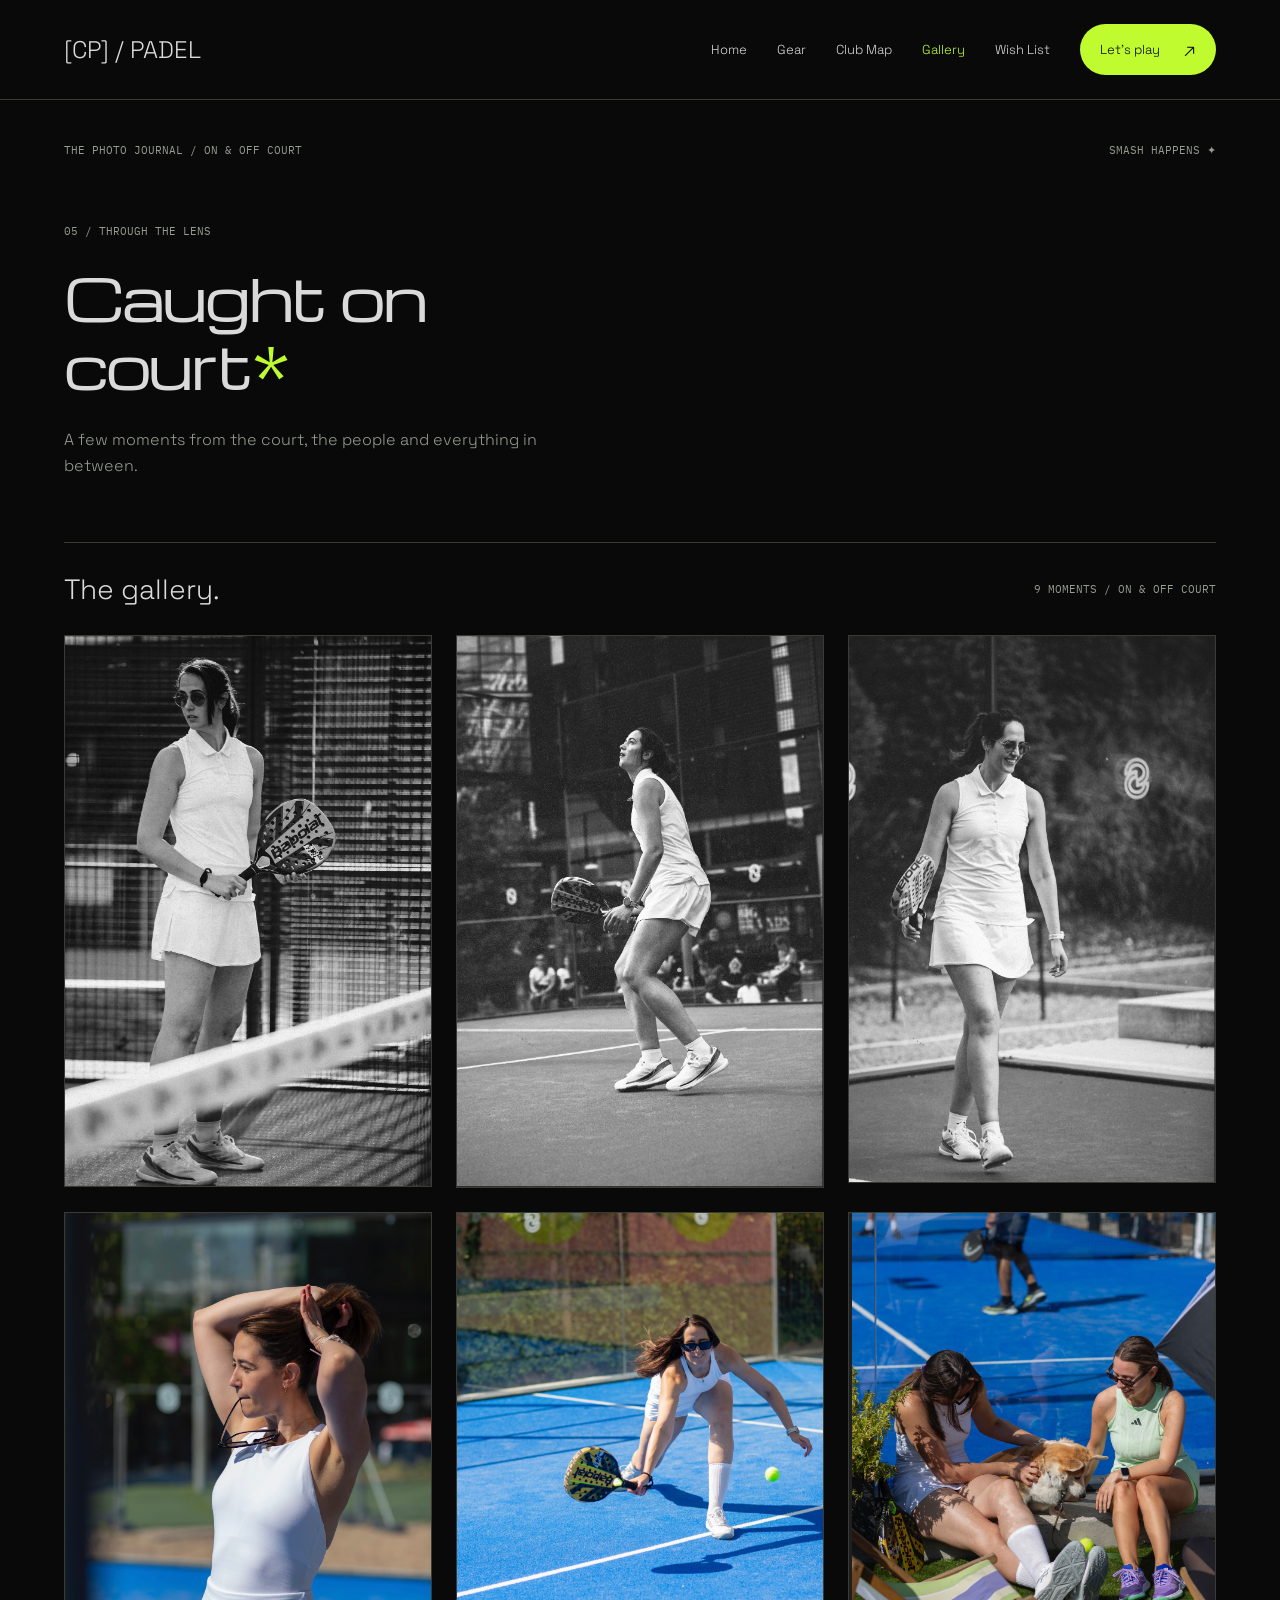
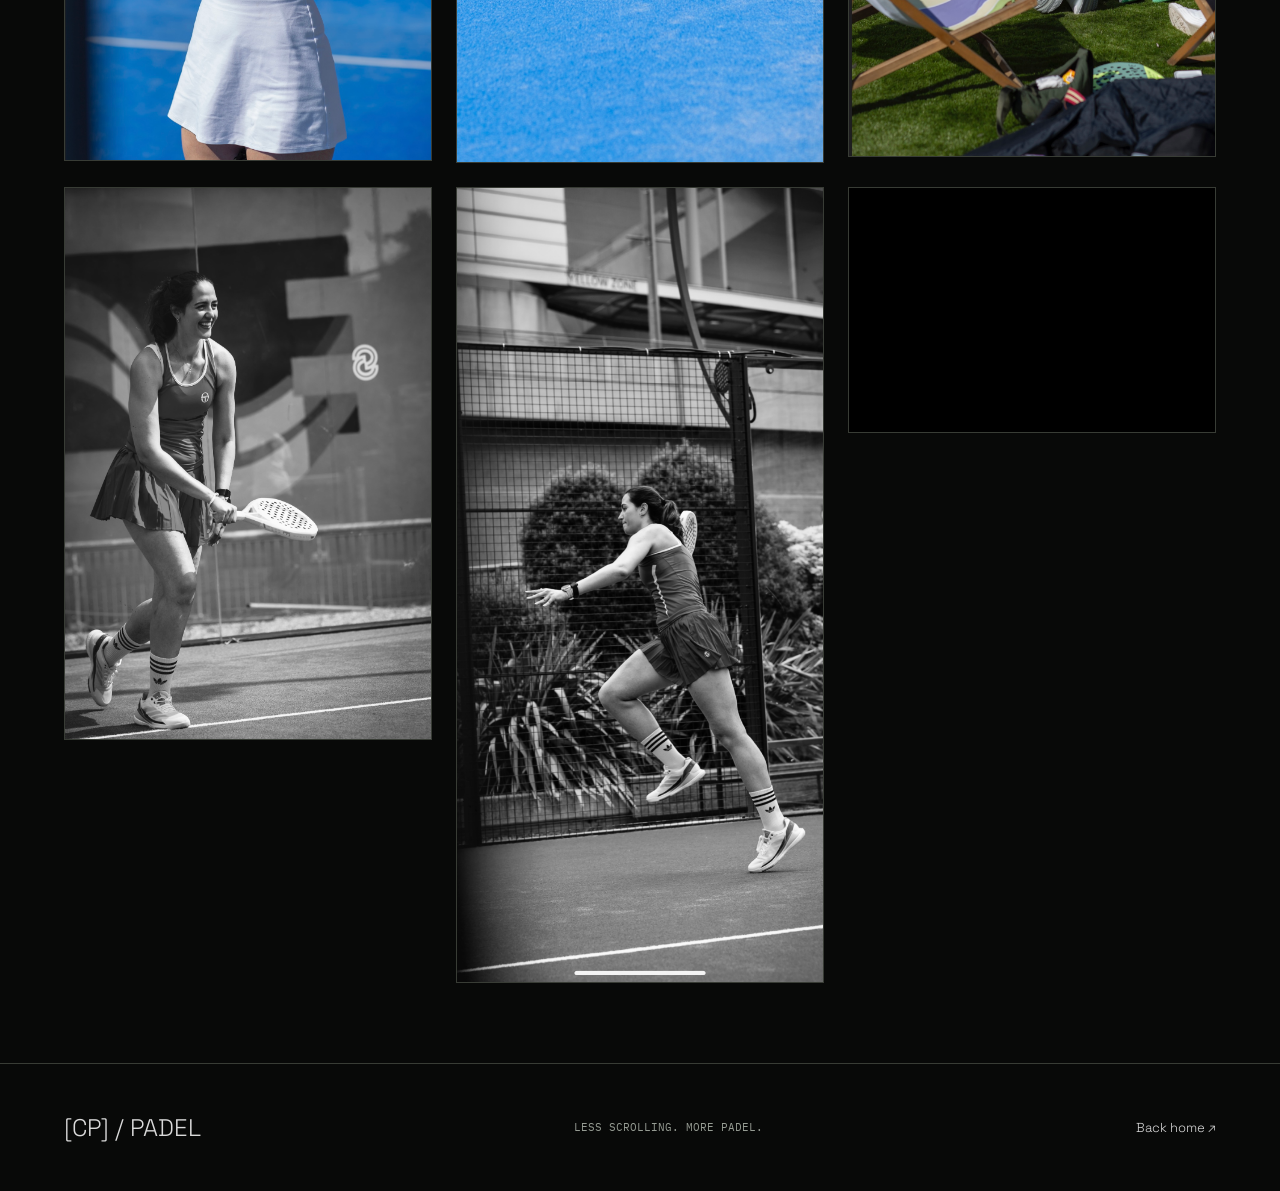
==== commit f3a3319b: "Add nine court photos to the gallery" ====
--- a/gallery.html
+++ b/gallery.html
@@ -1,6 +1,6 @@
 <!doctype html>
-<html lang="en"><head><meta charset="utf-8"><meta name="viewport" content="width=device-width,initial-scale=1"><title>Gallery — Smash Happens</title><meta name="description" content="Moments on and off the padel court. Carol’s photo journal, with credit to the people behind the lens."><link rel="stylesheet" href="styles.css?v=35"><link rel="stylesheet" href="gallery.css?v=1"></head>
+<html lang="en"><head><meta charset="utf-8"><meta name="viewport" content="width=device-width,initial-scale=1"><title>Gallery — Smash Happens</title><meta name="description" content="Moments on and off the padel court. Carol’s photo journal, with credit to the people behind the lens."><link rel="stylesheet" href="styles.css?v=35"><link rel="stylesheet" href="gallery.css?v=2"></head>
 <body class="gallery-page"><header class="gallery-nav"><a class="gallery-brand" href="./">[CP] / PADEL</a><nav aria-label="Main navigation"><a href="./">Home</a><a href="./#desktop-gear" class="gear-home-link">Gear</a><a href="./#desktop-clubs" class="clubs-home-link">Club Map</a><a href="gallery.html" aria-current="page">Gallery</a><a href="wish-list.html">Wish List</a><a class="gallery-pill" href="./#desktop-connect">Let’s play <span>↗</span></a></nav></header>
 <main><div class="gallery-strap"><span>THE PHOTO JOURNAL / ON & OFF COURT</span><span>SMASH HAPPENS ✦</span></div><section class="gallery-intro"><p class="gallery-kicker">05 / THROUGH THE LENS</p><h1>Caught on<br>court<span>*</span></h1><p>A few moments from the court, the people and everything in between.</p></section><section aria-label="Photo gallery" class="gallery-collection"><div class="gallery-section-title"><h2>The gallery.</h2><span id="gallery-count">MORE MOMENTS TO COME</span></div><div id="gallery-grid" class="gallery-grid"></div><div id="gallery-empty" class="gallery-empty"><span aria-hidden="true">✦</span><h2>Room for the good shots.</h2><p>Photos from on and off the court will live here.<br>With a little credit to the person behind the lens.</p><a href="./" class="gallery-pill">Back to the court <span>↗</span></a></div></section></main>
 <footer class="gallery-footer"><a class="gallery-brand" href="./">[CP] / PADEL</a><p>LESS SCROLLING. MORE PADEL.</p><a href="./">Back home ↗</a></footer>
-<dialog id="photo-viewer" aria-label="Enlarged gallery photo"><button id="close-photo" aria-label="Close photo">Close ×</button><img id="viewer-image" alt=""><p id="viewer-caption"></p></dialog><script src="gallery-data.js"></script><script src="gallery.js"></script><script src="interface-polish.js?v=1"></script><script src="mobile-idle.js?v=1"></script></body></html>
+<dialog id="photo-viewer" aria-label="Enlarged gallery photo"><button id="close-photo" aria-label="Close photo">Close ×</button><img id="viewer-image" alt=""><p id="viewer-caption"></p></dialog><script src="gallery-data.js?v=2"></script><script src="gallery.js"></script><script src="interface-polish.js?v=1"></script><script src="mobile-idle.js?v=1"></script></body></html>
--- a/styles.css
+++ b/styles.css
@@ -622,3 +622,11 @@
 .club-pin{z-index:1;display:flex;align-items:center;justify-content:center;border:3px solid #080908;border-radius:50%;background:#dadada;color:#080908;font:600 12px/1 'IBM Plex Mono',monospace}
 .club-pin[aria-pressed="true"]{z-index:3;background:#c0fb30}
 .club-pin{position:absolute}
+
+.gear-see-more{display:block;margin:24px 0 0 auto;padding:12px 24px;background:transparent;color:#dadada;border:1px solid #383c35;cursor:pointer;font-family:"IBM Plex Mono",monospace;font-size:12px;transition:color .2s,border-color .2s}.gear-see-more:hover{color:#c0fb30;border-color:#c0fb30}.gear-see-more:focus-visible{outline:2px solid #c0fb30;outline-offset:4px}.gear-see-more[hidden]{display:none}
+
+[data-name="Connect and play"] [data-name="Profile connections"]{align-items:center}
+
+.connect-title-star{display:inline-block;transform-origin:50% 48%;transition:transform 250ms cubic-bezier(.23,1,.32,1)}
+@media(hover:hover) and (pointer:fine){.connect-title-motion:hover .connect-title-star{transform:rotate(180deg)}}
+@media(prefers-reduced-motion:reduce){.connect-title-star{transition:none}.connect-title-motion:hover .connect-title-star{transform:none}}
--- a/gallery.css
+++ b/gallery.css
@@ -1 +1,3 @@
 .gallery-page{max-width:1440px;margin:auto}.gallery-nav{padding:24px 64px;border-bottom:1px solid #383c35;display:flex;align-items:center;justify-content:space-between;gap:30px}.gallery-brand{font-size:24px;font-weight:700;white-space:nowrap}.gallery-nav nav{display:flex;align-items:center;gap:30px;font-size:13px}.gallery-nav [aria-current]{color:#c0fb30}.gallery-pill{display:inline-flex;gap:24px;align-items:center;background:#c0fb30;color:#080908;padding:13px 20px;border-radius:100px;font-size:13px;font-weight:700}.gallery-pill span{font-size:19px;font-weight:400}.gallery-page main{padding:42px 64px 80px}.gallery-strap,.gallery-kicker,.gallery-section-title>span,.gallery-footer p{font:11px/1.5 'IBM Plex Mono',monospace;color:#969c93}.gallery-strap{display:flex;justify-content:space-between;gap:20px}.gallery-intro{padding:64px 0}.gallery-kicker{margin-bottom:24px}.gallery-intro h1{font:clamp(32px,4.5vw,64px)/1.18 Michroma,sans-serif;letter-spacing:-.04em}.gallery-intro h1 span{color:#c0fb30}.gallery-intro>p:last-child{margin-top:28px;color:#969c93;font-size:16px;line-height:1.6;max-width:480px}.gallery-section-title{border-top:1px solid #383c35;padding:28px 0;display:flex;align-items:center;justify-content:space-between;gap:20px}.gallery-section-title h2{font:28px/1.3 'Space Grotesk',sans-serif}.gallery-grid{display:grid;grid-template-columns:repeat(3,minmax(0,1fr));gap:24px}.gallery-photo{margin:0;min-width:0;background:#141614;border:1px solid #383c35}.gallery-photo button{display:block;width:100%;padding:0;background:transparent;cursor:zoom-in;overflow:hidden}.gallery-photo img{width:100%;aspect-ratio:4/5;object-fit:cover;transition:transform .25s ease}.gallery-photo button:hover img{transform:scale(1.025)}.gallery-photo figcaption{display:flex;align-items:center;justify-content:space-between;gap:12px;padding:18px;font-size:13px;line-height:1.5}.photographer-credit{color:#c0fb30;border:1px solid #383c35;border-radius:30px;padding:6px 10px;font:11px/1.4 'IBM Plex Mono',monospace;white-space:nowrap}.gallery-empty{padding:64px 24px;text-align:center;border:1px solid #383c35;background:#141614}.gallery-empty>span{display:block;font-size:48px;color:#c0fb30;margin-bottom:24px}.gallery-empty h2{font-size:28px;font-weight:400}.gallery-empty p{margin:18px 0 28px;color:#969c93;line-height:1.7}.gallery-footer{padding:48px 64px;border-top:1px solid #383c35;display:flex;justify-content:space-between;align-items:center;gap:24px}.gallery-footer>a:last-child{font-size:13px}.gallery-page a:focus-visible,.gallery-page button:focus-visible{outline:2px solid #c0fb30;outline-offset:5px}#photo-viewer{background:#080908;color:#dadada;border:1px solid #383c35;padding:24px;max-width:min(94vw,1100px);max-height:94vh}#photo-viewer::backdrop{background:#000d}#photo-viewer img{max-height:75vh;max-width:100%;object-fit:contain;margin:auto}#close-photo{display:block;margin:0 0 18px auto;background:transparent;color:#c0fb30;cursor:pointer}#viewer-caption{padding-top:16px;font-size:14px}[hidden]{display:none!important}@media(max-width:767px){.gallery-nav{padding:24px;align-items:flex-start;flex-direction:column;gap:20px}.gallery-nav nav{flex-wrap:wrap;gap:20px}.gallery-page main{padding:28px 24px 48px}.gallery-strap{font-size:9px}.gallery-strap>span:last-child{display:none}.gallery-intro{padding:44px 0}.gallery-grid{grid-template-columns:minmax(0,1fr)}.gallery-section-title{align-items:flex-start;flex-direction:column;gap:10px}.gallery-footer{padding:32px 24px;align-items:flex-start;flex-direction:column}.gallery-empty{padding:48px 18px}.gallery-empty h2{font-size:24px}}@media(prefers-reduced-motion:reduce){.gallery-photo img{transition:none}.gallery-photo button:hover img{transform:none}}
+
+.gallery-grid{align-items:start}.gallery-photo img{aspect-ratio:auto;height:auto;object-fit:contain}.gallery-photo figcaption:has(>span:only-child:empty){display:none}
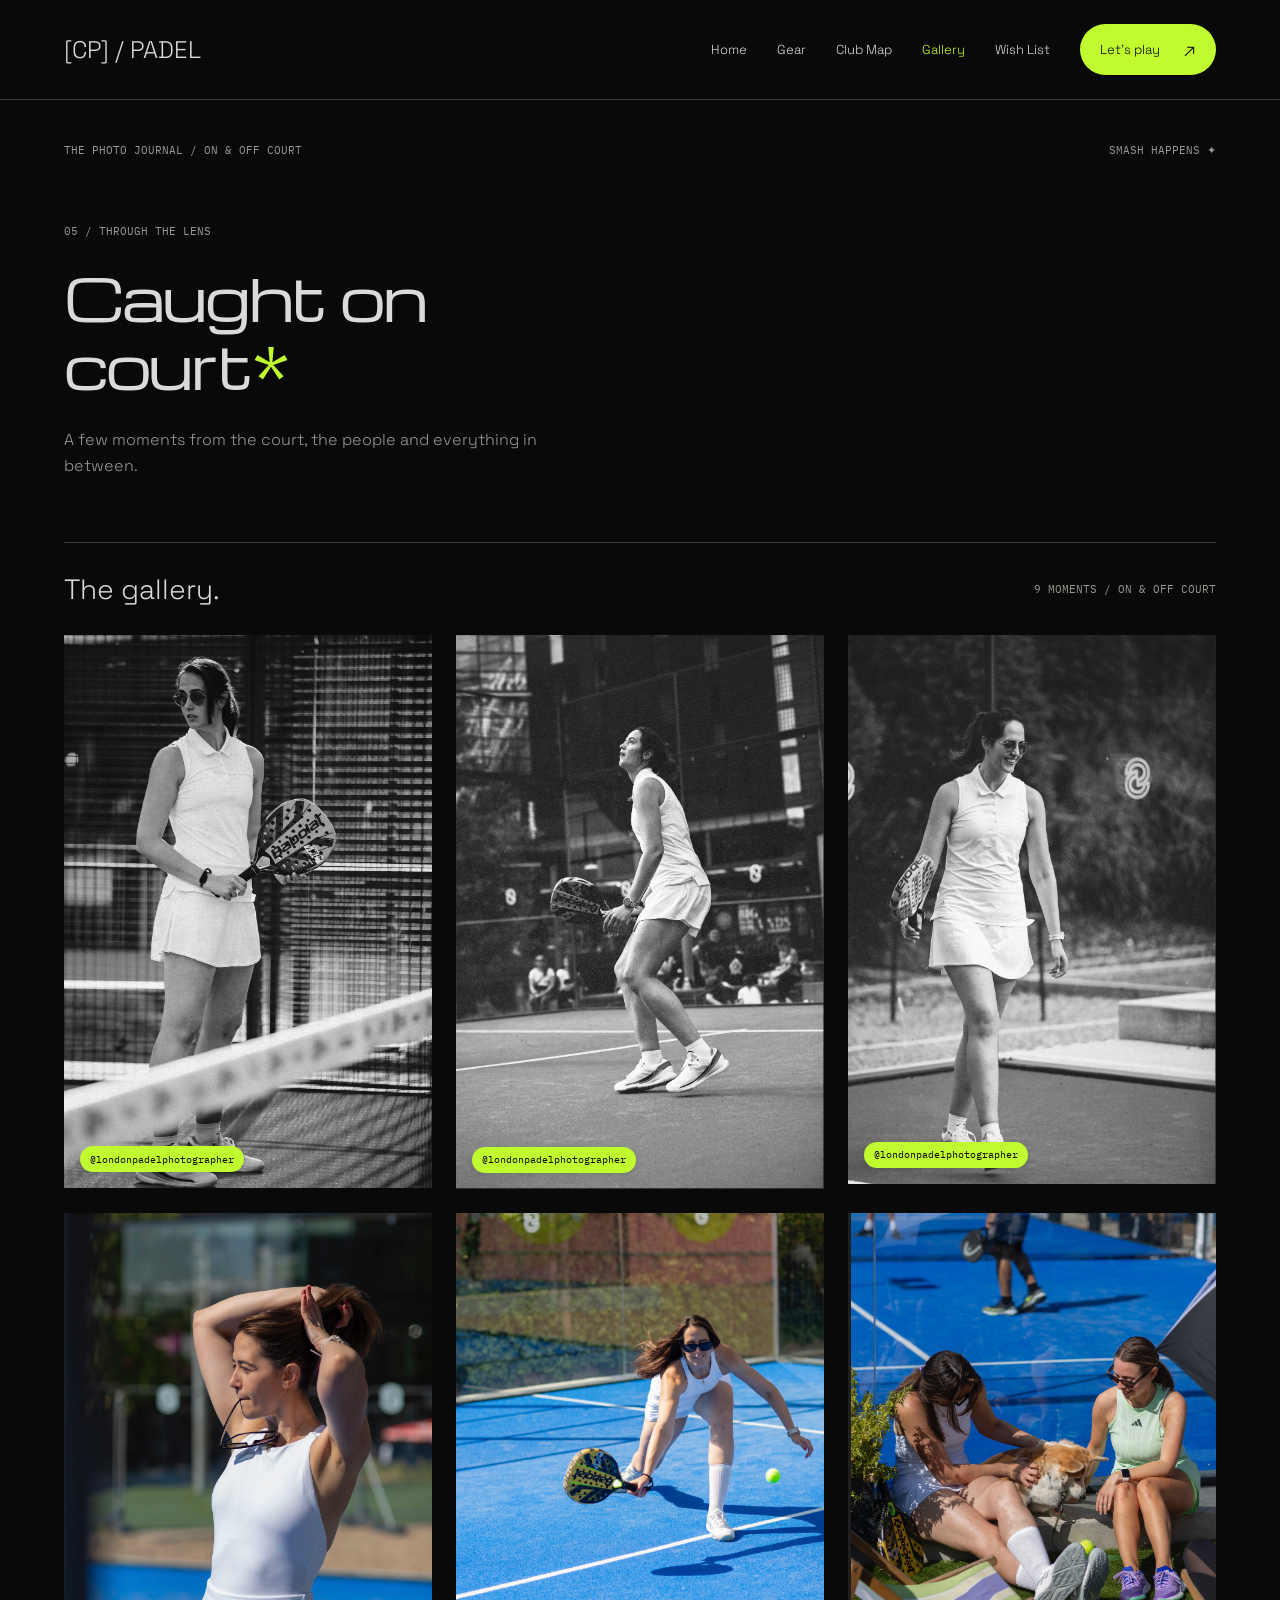
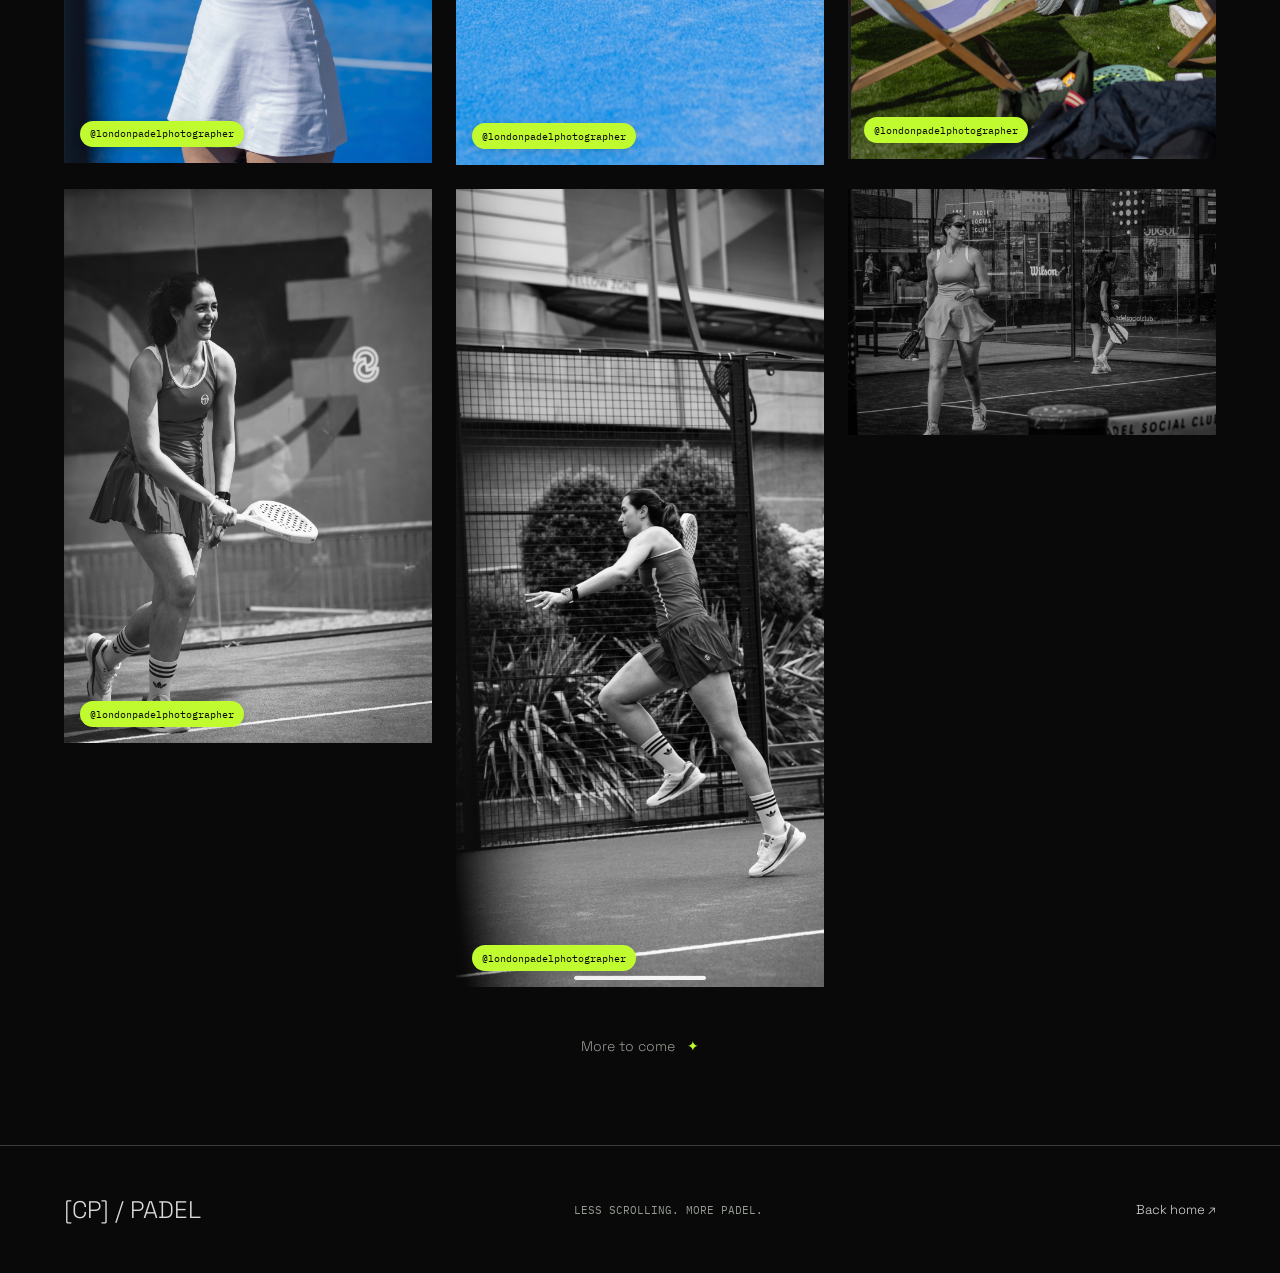
==== commit d77cc444: "Credit gallery photographer and restore final photo" ====
--- a/gallery.html
+++ b/gallery.html
@@ -1,6 +1,6 @@
 <!doctype html>
-<html lang="en"><head><meta charset="utf-8"><meta name="viewport" content="width=device-width,initial-scale=1"><title>Gallery — Smash Happens</title><meta name="description" content="Moments on and off the padel court. Carol’s photo journal, with credit to the people behind the lens."><link rel="stylesheet" href="styles.css?v=35"><link rel="stylesheet" href="gallery.css?v=2"></head>
+<html lang="en"><head><meta charset="utf-8"><meta name="viewport" content="width=device-width,initial-scale=1"><title>Gallery — Smash Happens</title><meta name="description" content="Moments on and off the padel court. Carol’s photo journal, with credit to the people behind the lens."><link rel="stylesheet" href="styles.css?v=35"><link rel="stylesheet" href="gallery.css?v=4"></head>
 <body class="gallery-page"><header class="gallery-nav"><a class="gallery-brand" href="./">[CP] / PADEL</a><nav aria-label="Main navigation"><a href="./">Home</a><a href="./#desktop-gear" class="gear-home-link">Gear</a><a href="./#desktop-clubs" class="clubs-home-link">Club Map</a><a href="gallery.html" aria-current="page">Gallery</a><a href="wish-list.html">Wish List</a><a class="gallery-pill" href="./#desktop-connect">Let’s play <span>↗</span></a></nav></header>
-<main><div class="gallery-strap"><span>THE PHOTO JOURNAL / ON & OFF COURT</span><span>SMASH HAPPENS ✦</span></div><section class="gallery-intro"><p class="gallery-kicker">05 / THROUGH THE LENS</p><h1>Caught on<br>court<span>*</span></h1><p>A few moments from the court, the people and everything in between.</p></section><section aria-label="Photo gallery" class="gallery-collection"><div class="gallery-section-title"><h2>The gallery.</h2><span id="gallery-count">MORE MOMENTS TO COME</span></div><div id="gallery-grid" class="gallery-grid"></div><div id="gallery-empty" class="gallery-empty"><span aria-hidden="true">✦</span><h2>Room for the good shots.</h2><p>Photos from on and off the court will live here.<br>With a little credit to the person behind the lens.</p><a href="./" class="gallery-pill">Back to the court <span>↗</span></a></div></section></main>
+<main><div class="gallery-strap"><span>THE PHOTO JOURNAL / ON & OFF COURT</span><span>SMASH HAPPENS ✦</span></div><section class="gallery-intro"><p class="gallery-kicker">05 / THROUGH THE LENS</p><h1>Caught on<br>court<span>*</span></h1><p>A few moments from the court, the people and everything in between.</p></section><section aria-label="Photo gallery" class="gallery-collection"><div class="gallery-section-title"><h2>The gallery.</h2><span id="gallery-count">MORE MOMENTS TO COME</span></div><div id="gallery-grid" class="gallery-grid"></div><p class="gallery-more">More to come<span aria-hidden="true"> ✦</span></p><div id="gallery-empty" class="gallery-empty"><span aria-hidden="true">✦</span><h2>Room for the good shots.</h2><p>Photos from on and off the court will live here.<br>With a little credit to the person behind the lens.</p><a href="./" class="gallery-pill">Back to the court <span>↗</span></a></div></section></main>
 <footer class="gallery-footer"><a class="gallery-brand" href="./">[CP] / PADEL</a><p>LESS SCROLLING. MORE PADEL.</p><a href="./">Back home ↗</a></footer>
-<dialog id="photo-viewer" aria-label="Enlarged gallery photo"><button id="close-photo" aria-label="Close photo">Close ×</button><img id="viewer-image" alt=""><p id="viewer-caption"></p></dialog><script src="gallery-data.js?v=2"></script><script src="gallery.js"></script><script src="interface-polish.js?v=1"></script><script src="mobile-idle.js?v=1"></script></body></html>
+<dialog id="photo-viewer" aria-label="Enlarged gallery photo"><button id="close-photo" aria-label="Close photo">Close ×</button><img id="viewer-image" alt=""><p id="viewer-caption"></p></dialog><script src="gallery-data.js?v=4"></script><script src="gallery.js?v=2"></script><script src="interface-polish.js?v=1"></script><script src="mobile-idle.js?v=1"></script></body></html>
--- a/gallery.css
+++ b/gallery.css
@@ -1,3 +1,7 @@
 .gallery-page{max-width:1440px;margin:auto}.gallery-nav{padding:24px 64px;border-bottom:1px solid #383c35;display:flex;align-items:center;justify-content:space-between;gap:30px}.gallery-brand{font-size:24px;font-weight:700;white-space:nowrap}.gallery-nav nav{display:flex;align-items:center;gap:30px;font-size:13px}.gallery-nav [aria-current]{color:#c0fb30}.gallery-pill{display:inline-flex;gap:24px;align-items:center;background:#c0fb30;color:#080908;padding:13px 20px;border-radius:100px;font-size:13px;font-weight:700}.gallery-pill span{font-size:19px;font-weight:400}.gallery-page main{padding:42px 64px 80px}.gallery-strap,.gallery-kicker,.gallery-section-title>span,.gallery-footer p{font:11px/1.5 'IBM Plex Mono',monospace;color:#969c93}.gallery-strap{display:flex;justify-content:space-between;gap:20px}.gallery-intro{padding:64px 0}.gallery-kicker{margin-bottom:24px}.gallery-intro h1{font:clamp(32px,4.5vw,64px)/1.18 Michroma,sans-serif;letter-spacing:-.04em}.gallery-intro h1 span{color:#c0fb30}.gallery-intro>p:last-child{margin-top:28px;color:#969c93;font-size:16px;line-height:1.6;max-width:480px}.gallery-section-title{border-top:1px solid #383c35;padding:28px 0;display:flex;align-items:center;justify-content:space-between;gap:20px}.gallery-section-title h2{font:28px/1.3 'Space Grotesk',sans-serif}.gallery-grid{display:grid;grid-template-columns:repeat(3,minmax(0,1fr));gap:24px}.gallery-photo{margin:0;min-width:0;background:#141614;border:1px solid #383c35}.gallery-photo button{display:block;width:100%;padding:0;background:transparent;cursor:zoom-in;overflow:hidden}.gallery-photo img{width:100%;aspect-ratio:4/5;object-fit:cover;transition:transform .25s ease}.gallery-photo button:hover img{transform:scale(1.025)}.gallery-photo figcaption{display:flex;align-items:center;justify-content:space-between;gap:12px;padding:18px;font-size:13px;line-height:1.5}.photographer-credit{color:#c0fb30;border:1px solid #383c35;border-radius:30px;padding:6px 10px;font:11px/1.4 'IBM Plex Mono',monospace;white-space:nowrap}.gallery-empty{padding:64px 24px;text-align:center;border:1px solid #383c35;background:#141614}.gallery-empty>span{display:block;font-size:48px;color:#c0fb30;margin-bottom:24px}.gallery-empty h2{font-size:28px;font-weight:400}.gallery-empty p{margin:18px 0 28px;color:#969c93;line-height:1.7}.gallery-footer{padding:48px 64px;border-top:1px solid #383c35;display:flex;justify-content:space-between;align-items:center;gap:24px}.gallery-footer>a:last-child{font-size:13px}.gallery-page a:focus-visible,.gallery-page button:focus-visible{outline:2px solid #c0fb30;outline-offset:5px}#photo-viewer{background:#080908;color:#dadada;border:1px solid #383c35;padding:24px;max-width:min(94vw,1100px);max-height:94vh}#photo-viewer::backdrop{background:#000d}#photo-viewer img{max-height:75vh;max-width:100%;object-fit:contain;margin:auto}#close-photo{display:block;margin:0 0 18px auto;background:transparent;color:#c0fb30;cursor:pointer}#viewer-caption{padding-top:16px;font-size:14px}[hidden]{display:none!important}@media(max-width:767px){.gallery-nav{padding:24px;align-items:flex-start;flex-direction:column;gap:20px}.gallery-nav nav{flex-wrap:wrap;gap:20px}.gallery-page main{padding:28px 24px 48px}.gallery-strap{font-size:9px}.gallery-strap>span:last-child{display:none}.gallery-intro{padding:44px 0}.gallery-grid{grid-template-columns:minmax(0,1fr)}.gallery-section-title{align-items:flex-start;flex-direction:column;gap:10px}.gallery-footer{padding:32px 24px;align-items:flex-start;flex-direction:column}.gallery-empty{padding:48px 18px}.gallery-empty h2{font-size:24px}}@media(prefers-reduced-motion:reduce){.gallery-photo img{transition:none}.gallery-photo button:hover img{transform:none}}
 
 .gallery-grid{align-items:start}.gallery-photo img{aspect-ratio:auto;height:auto;object-fit:contain}.gallery-photo figcaption:has(>span:only-child:empty){display:none}
+
+.gallery-photo{border:0;background:transparent}.gallery-more{padding:48px 0 8px;text-align:center;color:#969c93;font:14px/1.6 "Space Grotesk",sans-serif}.gallery-more span{color:#c0fb30;margin-left:8px}
+
+.gallery-photo{position:relative}.gallery-photo:has(.photographer-credit) figcaption{position:absolute;left:16px;bottom:16px;padding:0;z-index:1}.gallery-photo figcaption>span:empty{display:none}.photographer-credit{display:inline-flex;align-items:center;background:#c0fb30;color:#080908;border:0;border-radius:100px;padding:5px 10px;min-height:26px;font:10px/1.5 "IBM Plex Mono",monospace;box-shadow:0 2px 8px #0002}.photographer-credit:hover{text-decoration:underline;text-underline-offset:3px}
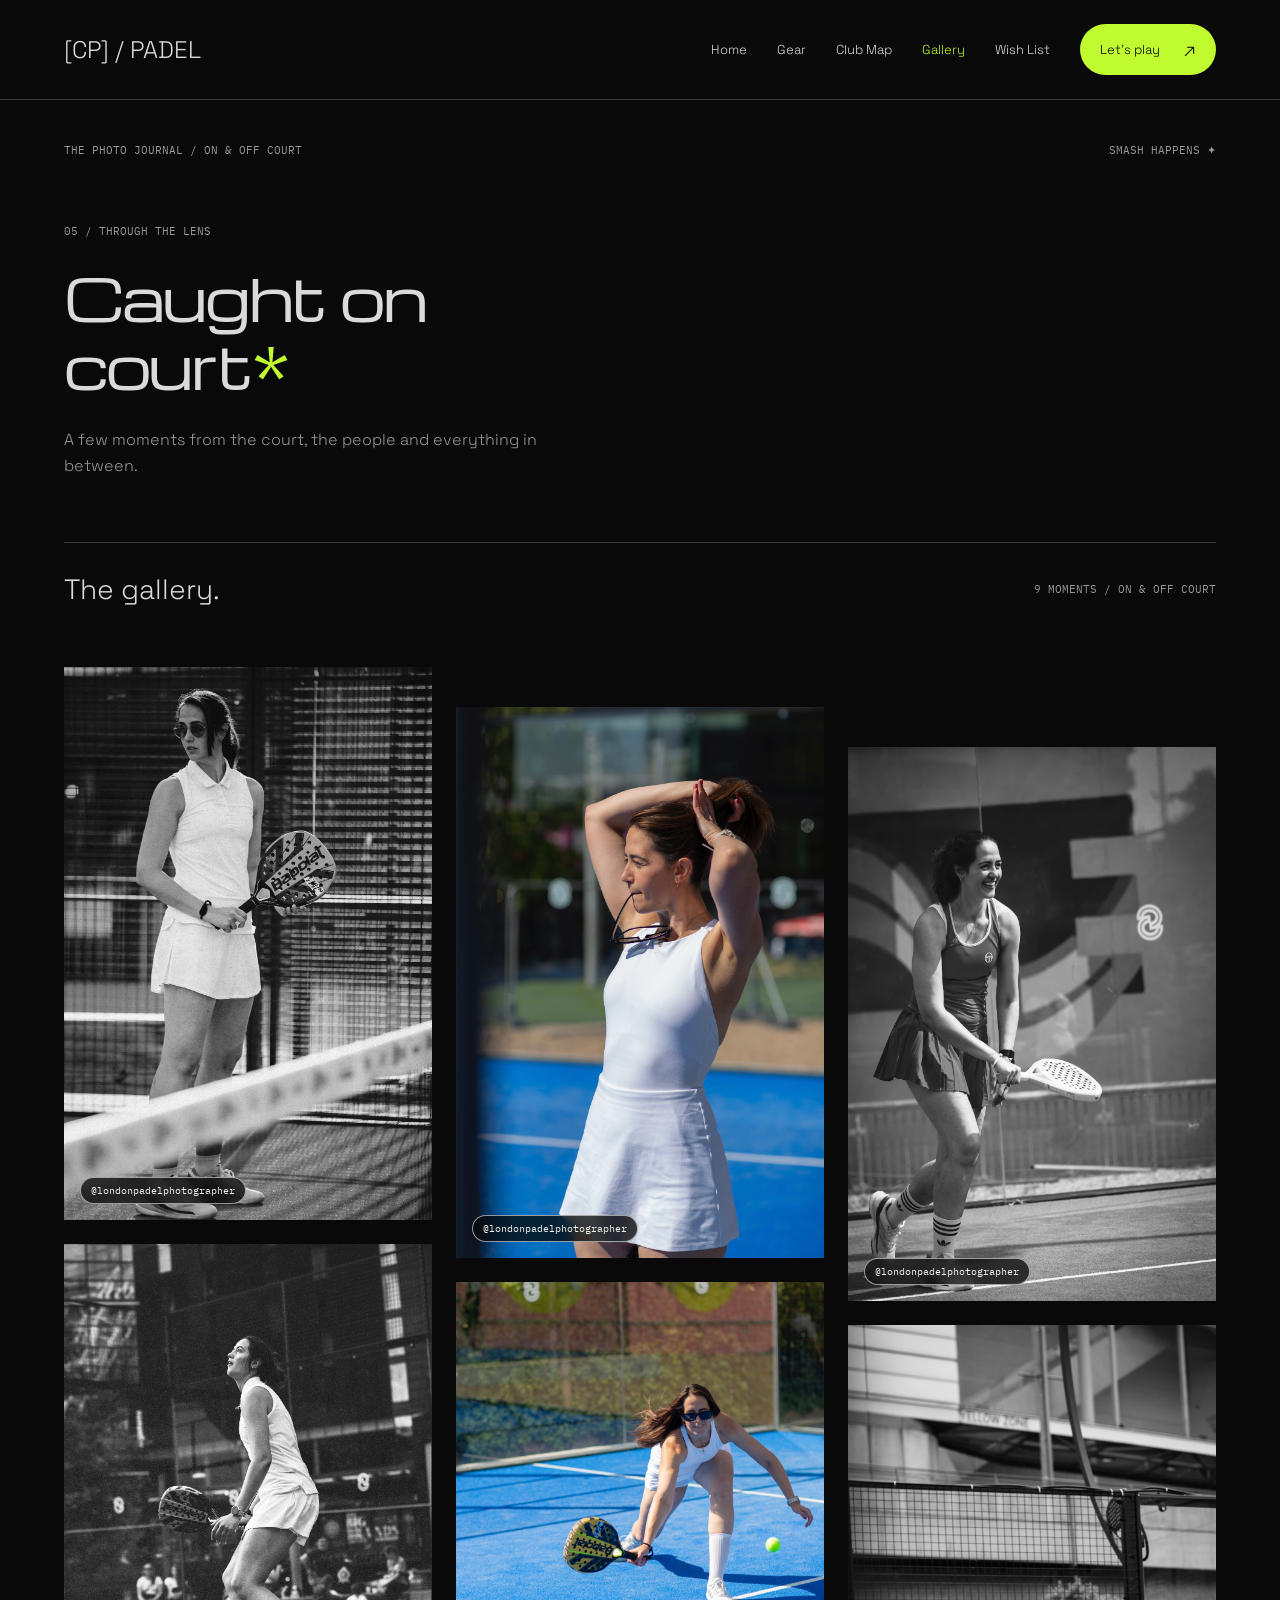
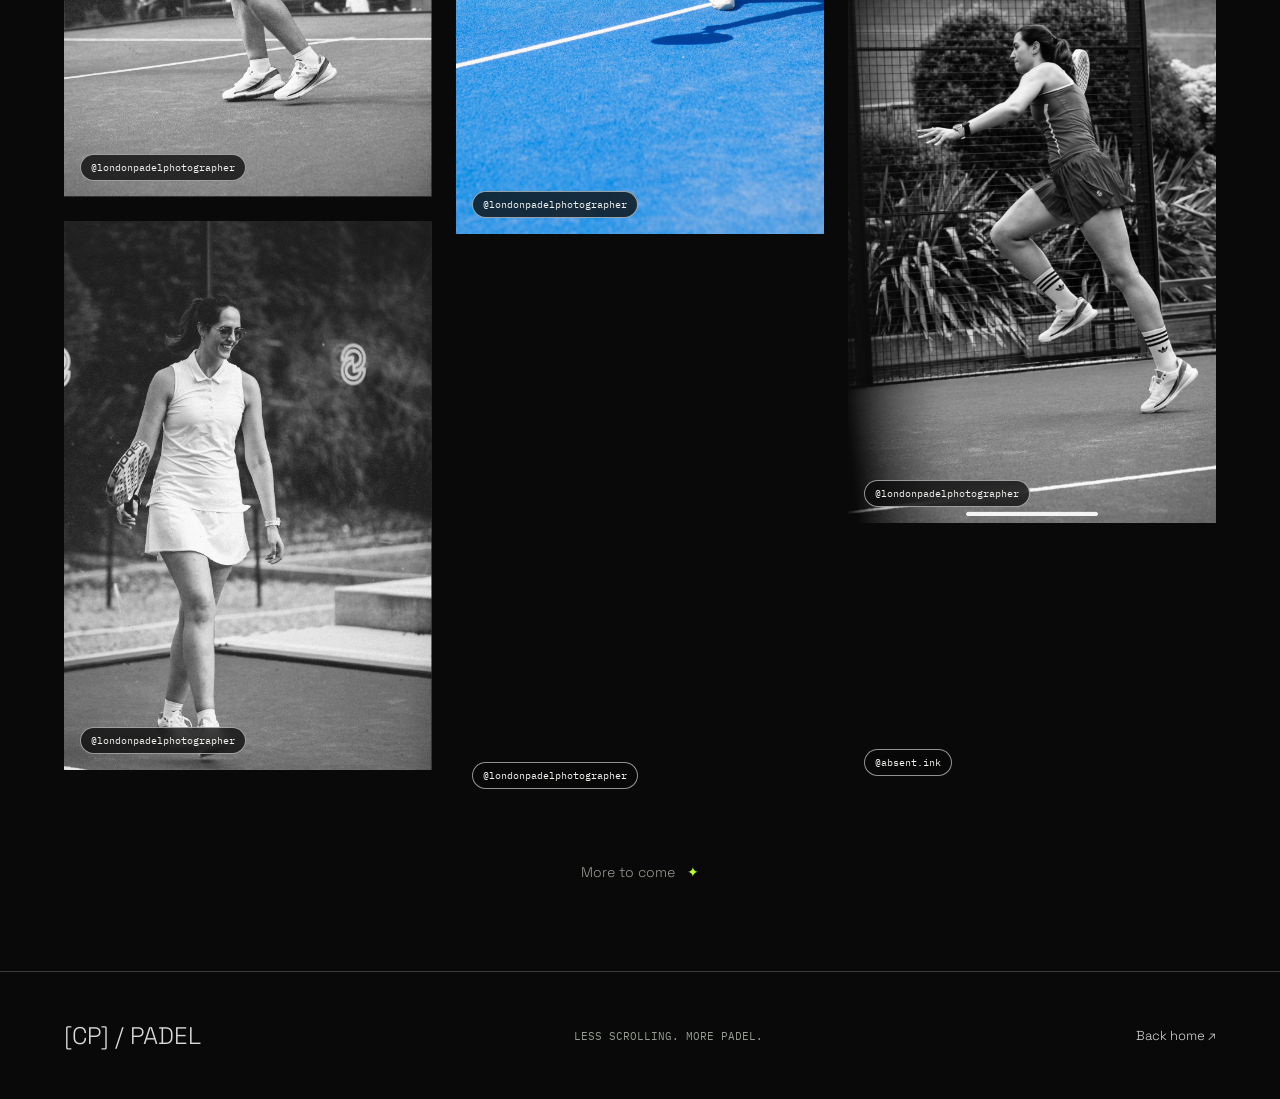
==== commit 1212a5be: "Add flowing gallery motion and subtle outlined photographer credits" ====
--- a/gallery.html
+++ b/gallery.html
@@ -1,6 +1,6 @@
 <!doctype html>
-<html lang="en"><head><meta charset="utf-8"><meta name="viewport" content="width=device-width,initial-scale=1"><title>Gallery — Smash Happens</title><meta name="description" content="Moments on and off the padel court. Carol’s photo journal, with credit to the people behind the lens."><link rel="stylesheet" href="styles.css?v=35"><link rel="stylesheet" href="gallery.css?v=4"></head>
+<html lang="en"><head><meta charset="utf-8"><meta name="viewport" content="width=device-width,initial-scale=1"><title>Gallery — Smash Happens</title><meta name="description" content="Moments on and off the padel court. Carol’s photo journal, with credit to the people behind the lens."><link rel="stylesheet" href="styles.css?v=35"><link rel="stylesheet" href="gallery.css?v=6"></head>
 <body class="gallery-page"><header class="gallery-nav"><a class="gallery-brand" href="./">[CP] / PADEL</a><nav aria-label="Main navigation"><a href="./">Home</a><a href="./#desktop-gear" class="gear-home-link">Gear</a><a href="./#desktop-clubs" class="clubs-home-link">Club Map</a><a href="gallery.html" aria-current="page">Gallery</a><a href="wish-list.html">Wish List</a><a class="gallery-pill" href="./#desktop-connect">Let’s play <span>↗</span></a></nav></header>
 <main><div class="gallery-strap"><span>THE PHOTO JOURNAL / ON & OFF COURT</span><span>SMASH HAPPENS ✦</span></div><section class="gallery-intro"><p class="gallery-kicker">05 / THROUGH THE LENS</p><h1>Caught on<br>court<span>*</span></h1><p>A few moments from the court, the people and everything in between.</p></section><section aria-label="Photo gallery" class="gallery-collection"><div class="gallery-section-title"><h2>The gallery.</h2><span id="gallery-count">MORE MOMENTS TO COME</span></div><div id="gallery-grid" class="gallery-grid"></div><p class="gallery-more">More to come<span aria-hidden="true"> ✦</span></p><div id="gallery-empty" class="gallery-empty"><span aria-hidden="true">✦</span><h2>Room for the good shots.</h2><p>Photos from on and off the court will live here.<br>With a little credit to the person behind the lens.</p><a href="./" class="gallery-pill">Back to the court <span>↗</span></a></div></section></main>
 <footer class="gallery-footer"><a class="gallery-brand" href="./">[CP] / PADEL</a><p>LESS SCROLLING. MORE PADEL.</p><a href="./">Back home ↗</a></footer>
-<dialog id="photo-viewer" aria-label="Enlarged gallery photo"><button id="close-photo" aria-label="Close photo">Close ×</button><img id="viewer-image" alt=""><p id="viewer-caption"></p></dialog><script src="gallery-data.js?v=4"></script><script src="gallery.js?v=2"></script><script src="interface-polish.js?v=1"></script><script src="mobile-idle.js?v=1"></script></body></html>
+<dialog id="photo-viewer" aria-label="Enlarged gallery photo"><button id="close-photo" aria-label="Close photo">Close ×</button><img id="viewer-image" alt=""><p id="viewer-caption"></p></dialog><script src="gallery-data.js?v=5"></script><script src="gallery.js?v=3"></script><script src="interface-polish.js?v=1"></script><script src="mobile-idle.js?v=1"></script></body></html>
--- a/gallery.css
+++ b/gallery.css
@@ -5,3 +5,11 @@
 .gallery-photo{border:0;background:transparent}.gallery-more{padding:48px 0 8px;text-align:center;color:#969c93;font:14px/1.6 "Space Grotesk",sans-serif}.gallery-more span{color:#c0fb30;margin-left:8px}
 
 .gallery-photo{position:relative}.gallery-photo:has(.photographer-credit) figcaption{position:absolute;left:16px;bottom:16px;padding:0;z-index:1}.gallery-photo figcaption>span:empty{display:none}.photographer-credit{display:inline-flex;align-items:center;background:#c0fb30;color:#080908;border:0;border-radius:100px;padding:5px 10px;min-height:26px;font:10px/1.5 "IBM Plex Mono",monospace;box-shadow:0 2px 8px #0002}.photographer-credit:hover{text-decoration:underline;text-underline-offset:3px}
+
+/* A flowing photo journal keeps original framing and removes empty grid tracks. */
+.gallery-grid{display:block;columns:3;column-gap:24px}.gallery-photo{break-inside:avoid;margin:0 0 24px;overflow:hidden}.gallery-photo:nth-child(3n+2){padding-top:0}.gallery-photo button{position:relative}.gallery-photo img{transition:transform 250ms cubic-bezier(.23,1,.32,1),filter 250ms cubic-bezier(.23,1,.32,1)}.gallery-photo button:after{content:'↗';position:absolute;right:16px;top:16px;display:grid;place-items:center;width:38px;height:38px;border-radius:50%;background:#c0fb30;color:#080908;font-size:22px;opacity:0;transform:translateY(6px);transition:transform 250ms cubic-bezier(.23,1,.32,1),opacity 200ms ease}
+@media(hover:hover) and (pointer:fine){.gallery-photo button:hover img{transform:scale(1.035)}.gallery-photo button:hover:after{opacity:1;transform:translateY(0)}}
+@media(min-width:768px){.gallery-grid{padding-top:32px}.gallery-photo:first-child{margin-top:0}.gallery-photo:nth-child(4){padding-top:40px}.gallery-photo:nth-child(7){padding-top:80px}}
+@media(max-width:1000px) and (min-width:768px){.gallery-grid{columns:2}}@media(max-width:767px){.gallery-grid{columns:1}}@media(prefers-reduced-motion:reduce){.gallery-photo img,.gallery-photo button:after{transition:none}.gallery-photo button:hover img{transform:none}.gallery-photo button:after{transform:none}}
+
+.photographer-credit{background:rgba(8,9,8,.76);color:#f1f2ed;border:1px solid rgba(241,242,237,.6);box-shadow:none;backdrop-filter:blur(6px);-webkit-backdrop-filter:blur(6px)}.photographer-credit:hover{background:rgba(8,9,8,.9);border-color:#f1f2ed}
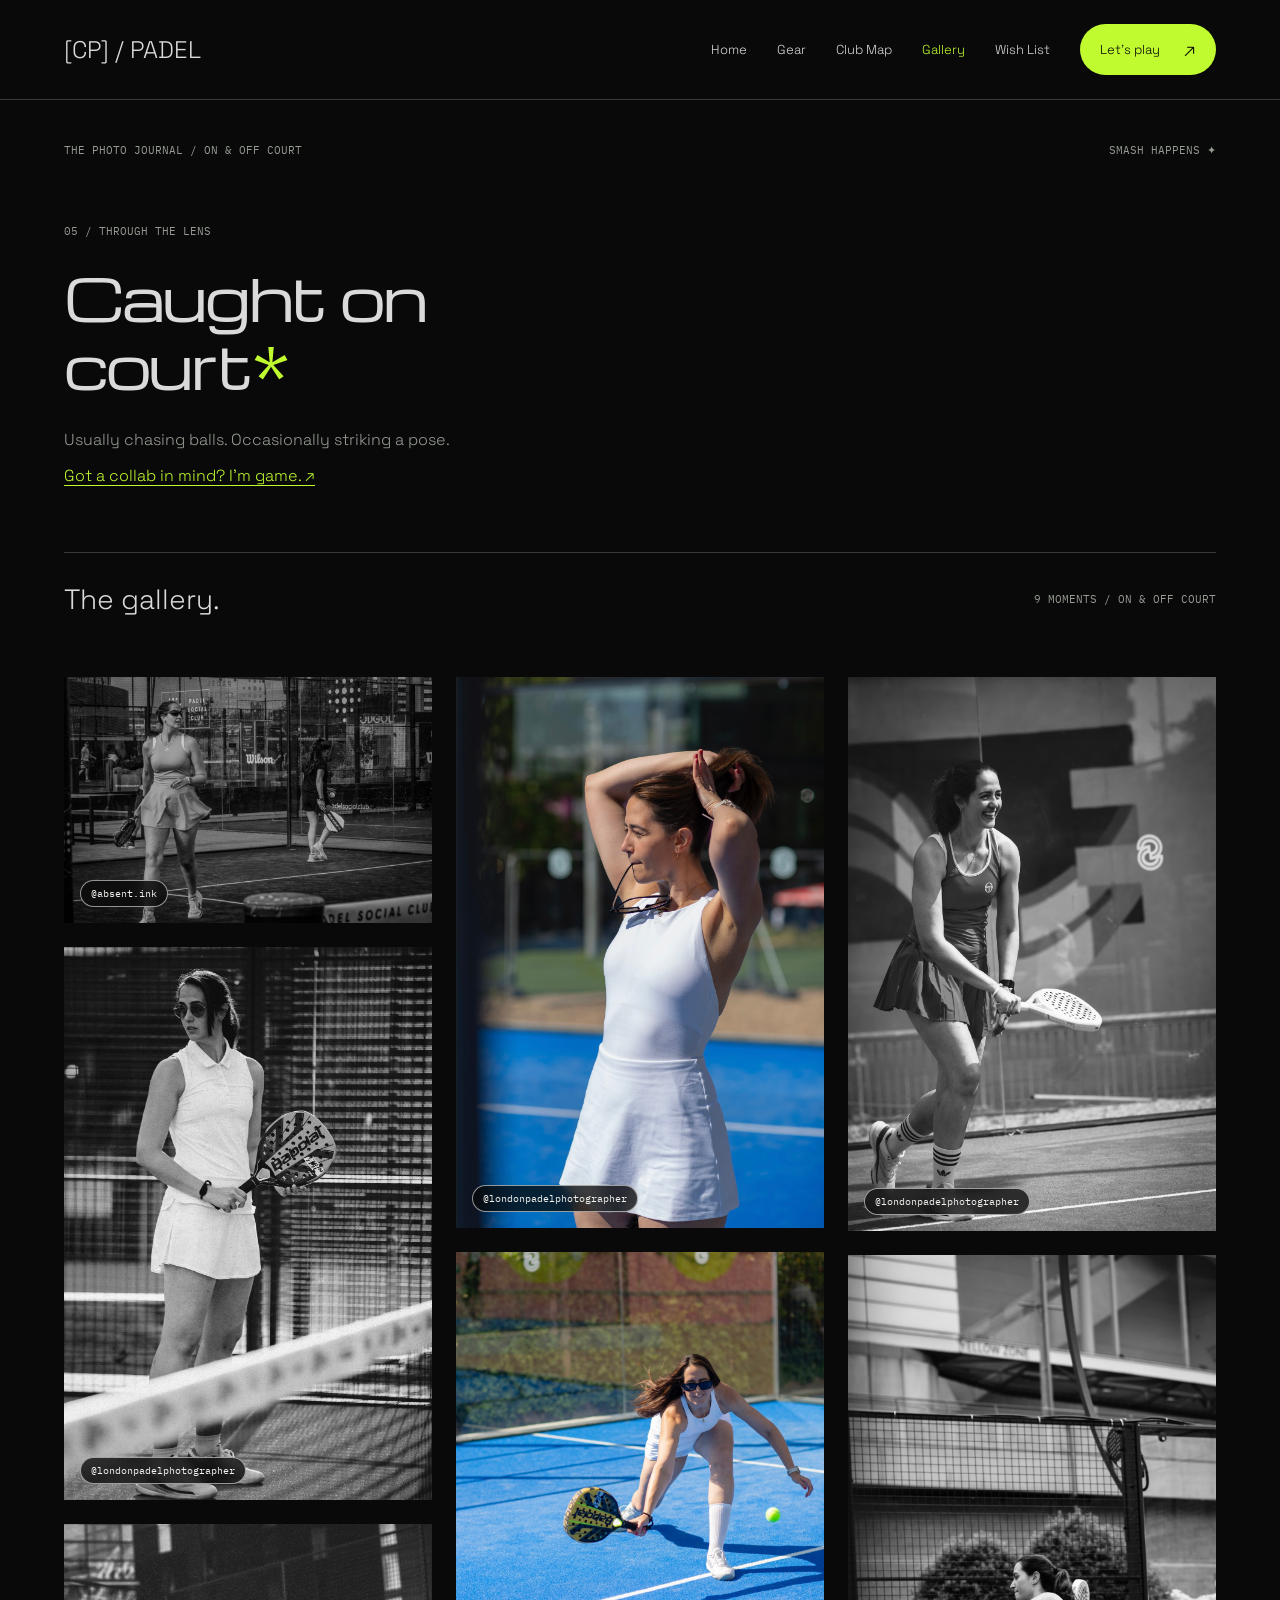
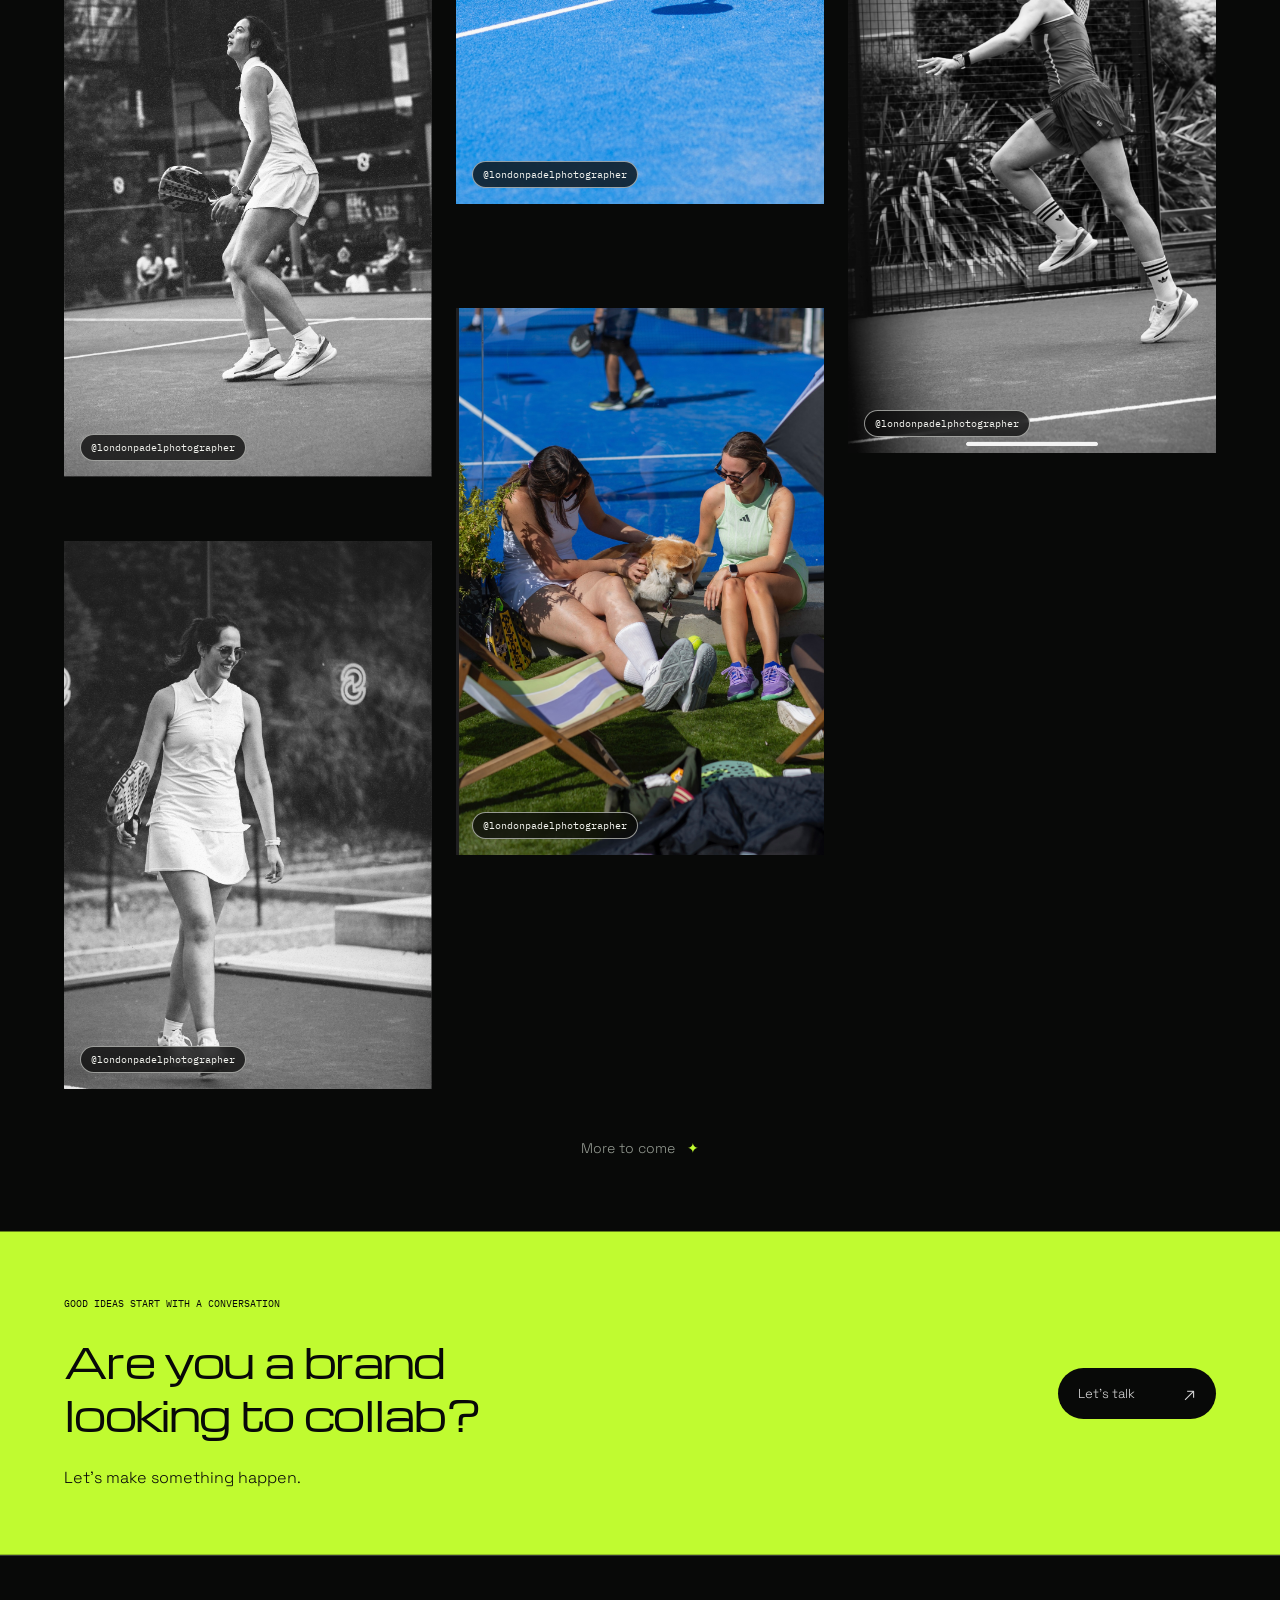
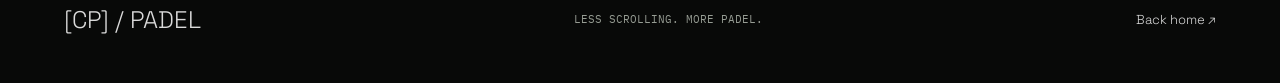
==== commit be8075cd: "Add brand collaboration invitation and gallery title interaction" ====
--- a/gallery.html
+++ b/gallery.html
@@ -1,6 +1,6 @@
 <!doctype html>
-<html lang="en"><head><meta charset="utf-8"><meta name="viewport" content="width=device-width,initial-scale=1"><title>Gallery — Smash Happens</title><meta name="description" content="Moments on and off the padel court. Carol’s photo journal, with credit to the people behind the lens."><link rel="stylesheet" href="styles.css?v=35"><link rel="stylesheet" href="gallery.css?v=6"></head>
+<html lang="en"><head><meta charset="utf-8"><meta name="viewport" content="width=device-width,initial-scale=1"><title>Gallery — Smash Happens</title><meta name="description" content="Moments on and off the padel court. Carol’s photo journal, with credit to the people behind the lens."><link rel="stylesheet" href="styles.css?v=35"><link rel="stylesheet" href="gallery.css?v=9"></head>
 <body class="gallery-page"><header class="gallery-nav"><a class="gallery-brand" href="./">[CP] / PADEL</a><nav aria-label="Main navigation"><a href="./">Home</a><a href="./#desktop-gear" class="gear-home-link">Gear</a><a href="./#desktop-clubs" class="clubs-home-link">Club Map</a><a href="gallery.html" aria-current="page">Gallery</a><a href="wish-list.html">Wish List</a><a class="gallery-pill" href="./#desktop-connect">Let’s play <span>↗</span></a></nav></header>
-<main><div class="gallery-strap"><span>THE PHOTO JOURNAL / ON & OFF COURT</span><span>SMASH HAPPENS ✦</span></div><section class="gallery-intro"><p class="gallery-kicker">05 / THROUGH THE LENS</p><h1>Caught on<br>court<span>*</span></h1><p>A few moments from the court, the people and everything in between.</p></section><section aria-label="Photo gallery" class="gallery-collection"><div class="gallery-section-title"><h2>The gallery.</h2><span id="gallery-count">MORE MOMENTS TO COME</span></div><div id="gallery-grid" class="gallery-grid"></div><p class="gallery-more">More to come<span aria-hidden="true"> ✦</span></p><div id="gallery-empty" class="gallery-empty"><span aria-hidden="true">✦</span><h2>Room for the good shots.</h2><p>Photos from on and off the court will live here.<br>With a little credit to the person behind the lens.</p><a href="./" class="gallery-pill">Back to the court <span>↗</span></a></div></section></main>
+<main><div class="gallery-strap"><span>THE PHOTO JOURNAL / ON & OFF COURT</span><span>SMASH HAPPENS ✦</span></div><section class="gallery-intro"><p class="gallery-kicker">05 / THROUGH THE LENS</p><h1>Caught on<br>court<span>*</span></h1><p>Usually chasing balls. Occasionally striking a pose.<br><a class="gallery-collab-inline" href="#brand-collab">Got a collab in mind? I’m game. ↗</a></p></section><section aria-label="Photo gallery" class="gallery-collection"><div class="gallery-section-title"><h2>The gallery.</h2><span id="gallery-count">MORE MOMENTS TO COME</span></div><div id="gallery-grid" class="gallery-grid"></div><p class="gallery-more">More to come<span aria-hidden="true"> ✦</span></p><div id="gallery-empty" class="gallery-empty"><span aria-hidden="true">✦</span><h2>Room for the good shots.</h2><p>Photos from on and off the court will live here.<br>With a little credit to the person behind the lens.</p><a href="./" class="gallery-pill">Back to the court <span>↗</span></a></div></section><section id="brand-collab" class="gallery-collab" aria-labelledby="collab-title"><div><p class="gallery-collab-kicker">GOOD IDEAS START WITH A CONVERSATION</p><h2 id="collab-title">Are you a brand<br>looking to collab?</h2><p>Let’s make something happen.</p></div><a class="gallery-pill gallery-collab-link" href="mailto:carolpestitschek@gmail.com?subject=Smash%20Happens%20%E2%80%94%20Brand%20collaboration">Let’s talk <span aria-hidden="true">↗</span></a></section></main>
 <footer class="gallery-footer"><a class="gallery-brand" href="./">[CP] / PADEL</a><p>LESS SCROLLING. MORE PADEL.</p><a href="./">Back home ↗</a></footer>
-<dialog id="photo-viewer" aria-label="Enlarged gallery photo"><button id="close-photo" aria-label="Close photo">Close ×</button><img id="viewer-image" alt=""><p id="viewer-caption"></p></dialog><script src="gallery-data.js?v=5"></script><script src="gallery.js?v=3"></script><script src="interface-polish.js?v=1"></script><script src="mobile-idle.js?v=1"></script></body></html>
+<dialog id="photo-viewer" aria-label="Enlarged gallery photo"><button id="close-photo" aria-label="Close photo">Close ×</button><img id="viewer-image" alt=""><p id="viewer-caption"></p></dialog><script src="gallery-data.js?v=6"></script><script src="gallery.js?v=3"></script><script src="interface-polish.js?v=1"></script><script src="mobile-idle.js?v=1"></script></body></html>
--- a/gallery.css
+++ b/gallery.css
@@ -13,3 +13,11 @@
 @media(max-width:1000px) and (min-width:768px){.gallery-grid{columns:2}}@media(max-width:767px){.gallery-grid{columns:1}}@media(prefers-reduced-motion:reduce){.gallery-photo img,.gallery-photo button:after{transition:none}.gallery-photo button:hover img{transform:none}.gallery-photo button:after{transform:none}}
 
 .photographer-credit{background:rgba(8,9,8,.76);color:#f1f2ed;border:1px solid rgba(241,242,237,.6);box-shadow:none;backdrop-filter:blur(6px);-webkit-backdrop-filter:blur(6px)}.photographer-credit:hover{background:rgba(8,9,8,.9);border-color:#f1f2ed}
+
+.gallery-intro h1 span{display:inline-block;transform-origin:50% 48%;transition:transform 250ms cubic-bezier(.23,1,.32,1)}
+@media(hover:hover) and (pointer:fine){.gallery-intro h1:hover span{transform:rotate(180deg)}}
+@media(prefers-reduced-motion:reduce){.gallery-intro h1 span{transition:none}.gallery-intro h1:hover span{transform:none}}
+
+.gallery-collab{margin:64px -64px -80px;padding:64px;display:flex;align-items:center;justify-content:space-between;gap:40px;background:#c0fb30;color:#080908;box-shadow:0 0 0 100vmax #c0fb30;clip-path:inset(0 -100vmax)}.gallery-collab-kicker{font:10px/1.5 "IBM Plex Mono",monospace;margin-bottom:24px}.gallery-collab h2{font:clamp(26px,3.2vw,46px)/1.3 Michroma,sans-serif;letter-spacing:-.04em}.gallery-collab h2+p{font:16px/1.6 "Space Grotesk",sans-serif;margin-top:24px}.gallery-collab .gallery-pill{background:#080908;color:#dadada;flex-shrink:0;min-width:158px;justify-content:space-between}@media(max-width:767px){.gallery-collab{margin:48px -24px -48px;padding:40px 24px;align-items:flex-start;flex-direction:column;gap:28px}}
+
+.gallery-collab-inline{display:inline-block;margin-top:10px;color:#c0fb30;text-decoration:underline;text-underline-offset:4px}#brand-collab{scroll-margin-top:24px}
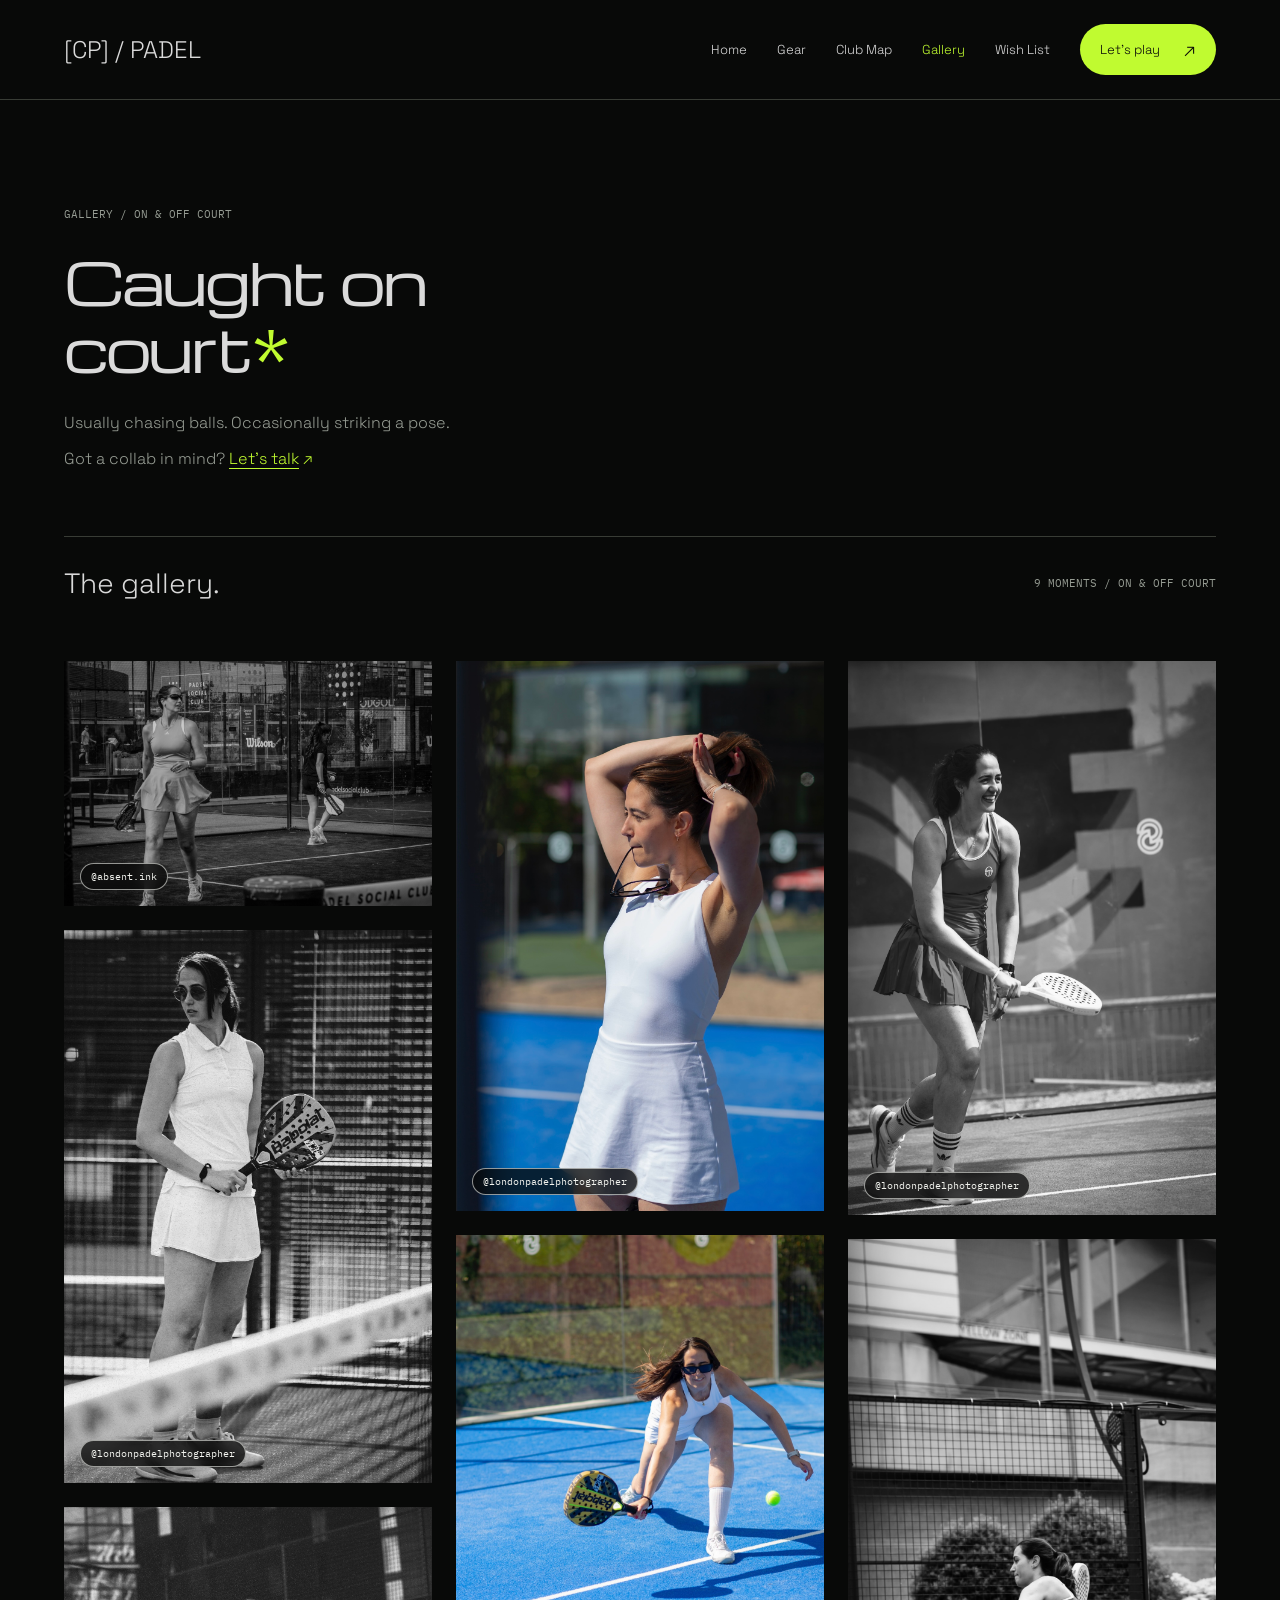
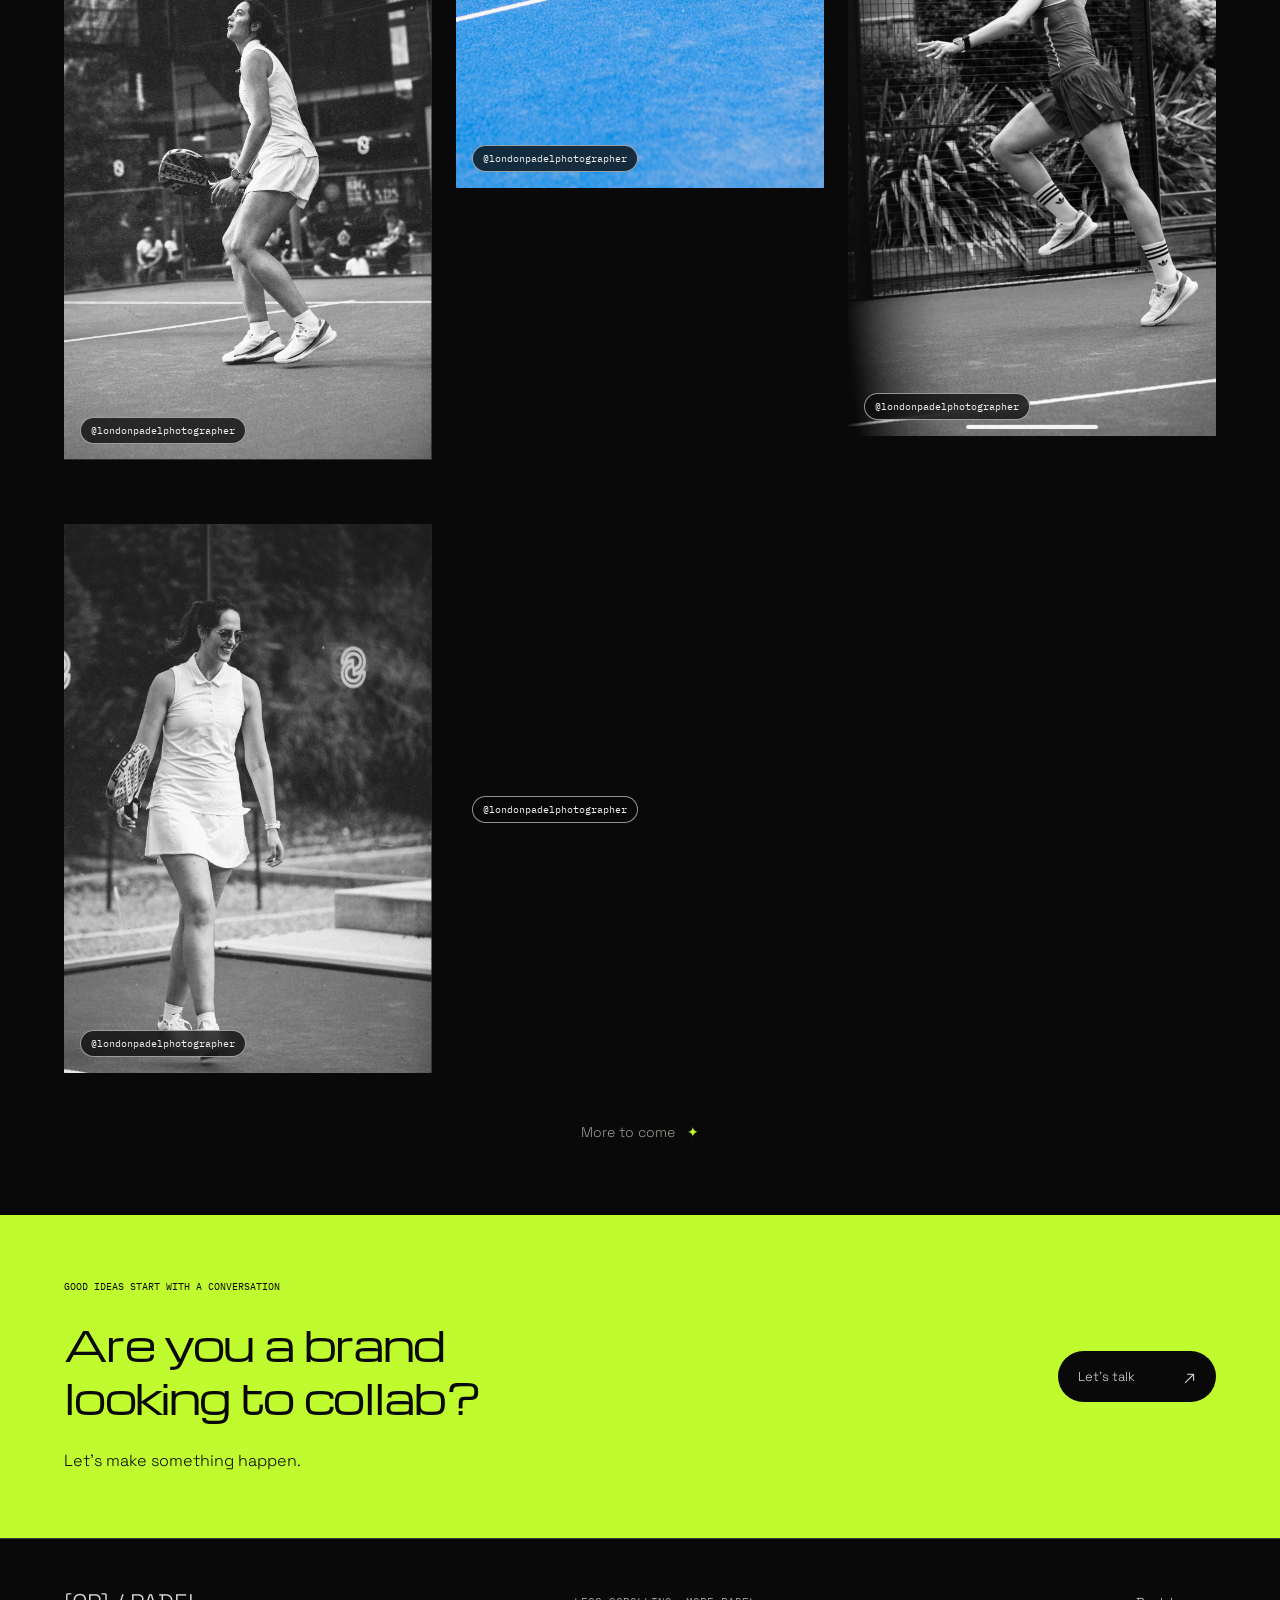
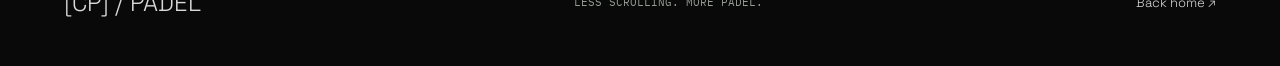
==== commit f3f7abf1: "Refine gallery headings and full-width collaboration banner, enlarge map" ====
--- a/gallery.html
+++ b/gallery.html
@@ -1,6 +1,6 @@
 <!doctype html>
-<html lang="en"><head><meta charset="utf-8"><meta name="viewport" content="width=device-width,initial-scale=1"><title>Gallery — Smash Happens</title><meta name="description" content="Moments on and off the padel court. Carol’s photo journal, with credit to the people behind the lens."><link rel="stylesheet" href="styles.css?v=35"><link rel="stylesheet" href="gallery.css?v=9"></head>
+<html lang="en"><head><meta charset="utf-8"><meta name="viewport" content="width=device-width,initial-scale=1"><title>Gallery — Smash Happens</title><meta name="description" content="Moments on and off the padel court. Carol’s photo journal, with credit to the people behind the lens."><link rel="stylesheet" href="styles.css?v=35"><link rel="stylesheet" href="gallery.css?v=12"></head>
 <body class="gallery-page"><header class="gallery-nav"><a class="gallery-brand" href="./">[CP] / PADEL</a><nav aria-label="Main navigation"><a href="./">Home</a><a href="./#desktop-gear" class="gear-home-link">Gear</a><a href="./#desktop-clubs" class="clubs-home-link">Club Map</a><a href="gallery.html" aria-current="page">Gallery</a><a href="wish-list.html">Wish List</a><a class="gallery-pill" href="./#desktop-connect">Let’s play <span>↗</span></a></nav></header>
-<main><div class="gallery-strap"><span>THE PHOTO JOURNAL / ON & OFF COURT</span><span>SMASH HAPPENS ✦</span></div><section class="gallery-intro"><p class="gallery-kicker">05 / THROUGH THE LENS</p><h1>Caught on<br>court<span>*</span></h1><p>Usually chasing balls. Occasionally striking a pose.<br><a class="gallery-collab-inline" href="#brand-collab">Got a collab in mind? I’m game. ↗</a></p></section><section aria-label="Photo gallery" class="gallery-collection"><div class="gallery-section-title"><h2>The gallery.</h2><span id="gallery-count">MORE MOMENTS TO COME</span></div><div id="gallery-grid" class="gallery-grid"></div><p class="gallery-more">More to come<span aria-hidden="true"> ✦</span></p><div id="gallery-empty" class="gallery-empty"><span aria-hidden="true">✦</span><h2>Room for the good shots.</h2><p>Photos from on and off the court will live here.<br>With a little credit to the person behind the lens.</p><a href="./" class="gallery-pill">Back to the court <span>↗</span></a></div></section><section id="brand-collab" class="gallery-collab" aria-labelledby="collab-title"><div><p class="gallery-collab-kicker">GOOD IDEAS START WITH A CONVERSATION</p><h2 id="collab-title">Are you a brand<br>looking to collab?</h2><p>Let’s make something happen.</p></div><a class="gallery-pill gallery-collab-link" href="mailto:carolpestitschek@gmail.com?subject=Smash%20Happens%20%E2%80%94%20Brand%20collaboration">Let’s talk <span aria-hidden="true">↗</span></a></section></main>
+<main><section class="gallery-intro"><p class="gallery-kicker">GALLERY / ON &amp; OFF COURT</p><h1>Caught on<br>court<span>*</span></h1><p>Usually chasing balls. Occasionally striking a pose.<br>Got a collab in mind? <a class="gallery-collab-inline" href="#brand-collab"><span class="collab-link-text">Let’s talk</span> <span aria-hidden="true">↗</span></a></p></section><section aria-label="Photo gallery" class="gallery-collection"><div class="gallery-section-title"><h2>The gallery.</h2><span id="gallery-count">MORE MOMENTS TO COME</span></div><div id="gallery-grid" class="gallery-grid"></div><p class="gallery-more">More to come<span aria-hidden="true"> ✦</span></p><div id="gallery-empty" class="gallery-empty"><span aria-hidden="true">✦</span><h2>Room for the good shots.</h2><p>Photos from on and off the court will live here.<br>With a little credit to the person behind the lens.</p><a href="./" class="gallery-pill">Back to the court <span>↗</span></a></div></section><section id="brand-collab" class="gallery-collab" aria-labelledby="collab-title"><div><p class="gallery-collab-kicker">GOOD IDEAS START WITH A CONVERSATION</p><h2 id="collab-title">Are you a brand<br>looking to collab?</h2><p>Let’s make something happen.</p></div><a class="gallery-pill gallery-collab-link" href="mailto:carolpestitschek@gmail.com?subject=Smash%20Happens%20%E2%80%94%20Brand%20collaboration">Let’s talk <span aria-hidden="true">↗</span></a></section></main>
 <footer class="gallery-footer"><a class="gallery-brand" href="./">[CP] / PADEL</a><p>LESS SCROLLING. MORE PADEL.</p><a href="./">Back home ↗</a></footer>
 <dialog id="photo-viewer" aria-label="Enlarged gallery photo"><button id="close-photo" aria-label="Close photo">Close ×</button><img id="viewer-image" alt=""><p id="viewer-caption"></p></dialog><script src="gallery-data.js?v=6"></script><script src="gallery.js?v=3"></script><script src="interface-polish.js?v=1"></script><script src="mobile-idle.js?v=1"></script></body></html>
--- a/styles.css
+++ b/styles.css
@@ -630,3 +630,6 @@
 .connect-title-star{display:inline-block;transform-origin:50% 48%;transition:transform 250ms cubic-bezier(.23,1,.32,1)}
 @media(hover:hover) and (pointer:fine){.connect-title-motion:hover .connect-title-star{transform:rotate(180deg)}}
 @media(prefers-reduced-motion:reduce){.connect-title-star{transition:none}.connect-title-motion:hover .connect-title-star{transform:none}}
+
+/* Enlarge the London illustration by 10%, preserving its centre and pin projection. */
+.desktop-view [data-name="Illustrative London map"] [data-name="London boundary"]{width:684.288px;height:352px;left:46.656px;top:29px}
--- a/gallery.css
+++ b/gallery.css
@@ -21,3 +21,12 @@
 .gallery-collab{margin:64px -64px -80px;padding:64px;display:flex;align-items:center;justify-content:space-between;gap:40px;background:#c0fb30;color:#080908;box-shadow:0 0 0 100vmax #c0fb30;clip-path:inset(0 -100vmax)}.gallery-collab-kicker{font:10px/1.5 "IBM Plex Mono",monospace;margin-bottom:24px}.gallery-collab h2{font:clamp(26px,3.2vw,46px)/1.3 Michroma,sans-serif;letter-spacing:-.04em}.gallery-collab h2+p{font:16px/1.6 "Space Grotesk",sans-serif;margin-top:24px}.gallery-collab .gallery-pill{background:#080908;color:#dadada;flex-shrink:0;min-width:158px;justify-content:space-between}@media(max-width:767px){.gallery-collab{margin:48px -24px -48px;padding:40px 24px;align-items:flex-start;flex-direction:column;gap:28px}}
 
 .gallery-collab-inline{display:inline-block;margin-top:10px;color:#c0fb30;text-decoration:underline;text-underline-offset:4px}#brand-collab{scroll-margin-top:24px}
+
+/* Promotional banners extend to the viewport edges, beyond the page max-width. */
+.gallery-collab{box-shadow:none;clip-path:none;position:relative;isolation:isolate}.gallery-collab:before{content:"";position:absolute;z-index:-1;inset:0;left:calc(50% - 50vw);right:calc(50% - 50vw);background:#c0fb30;pointer-events:none}
+
+.gallery-collab-inline>span,.gallery-collab-link>span{display:inline-block;transition:transform 250ms cubic-bezier(.23,1,.32,1)}
+@media(hover:hover) and (pointer:fine){.gallery-collab-inline:hover>span,.gallery-collab-link:hover>span{transform:translate(3px,-3px)}}
+@media(prefers-reduced-motion:reduce){.gallery-collab-inline>span,.gallery-collab-link>span{transition:none}.gallery-collab-inline:hover>span,.gallery-collab-link:hover>span{transform:none}}
+
+.gallery-collab-inline{margin-top:10px;text-decoration:none}.gallery-collab-inline .collab-link-text{text-decoration:underline;text-underline-offset:4px;transform:none!important}
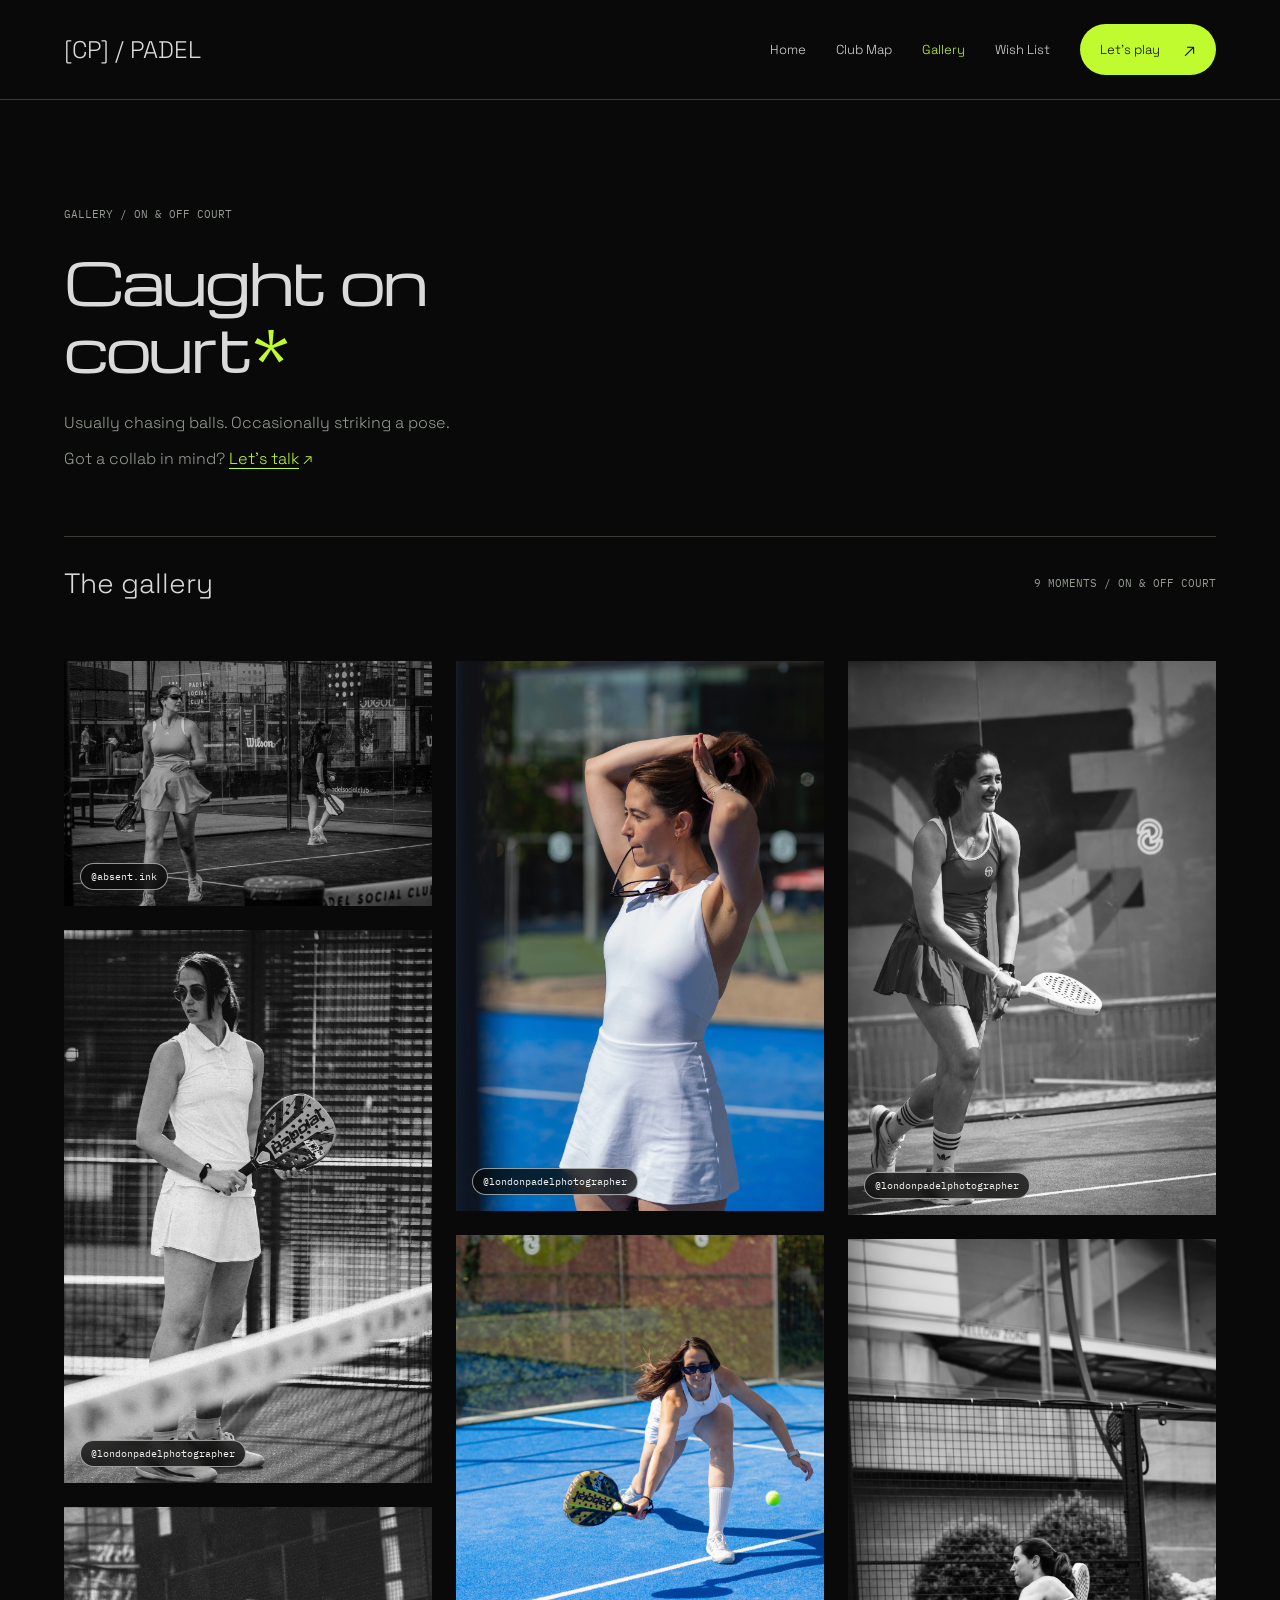
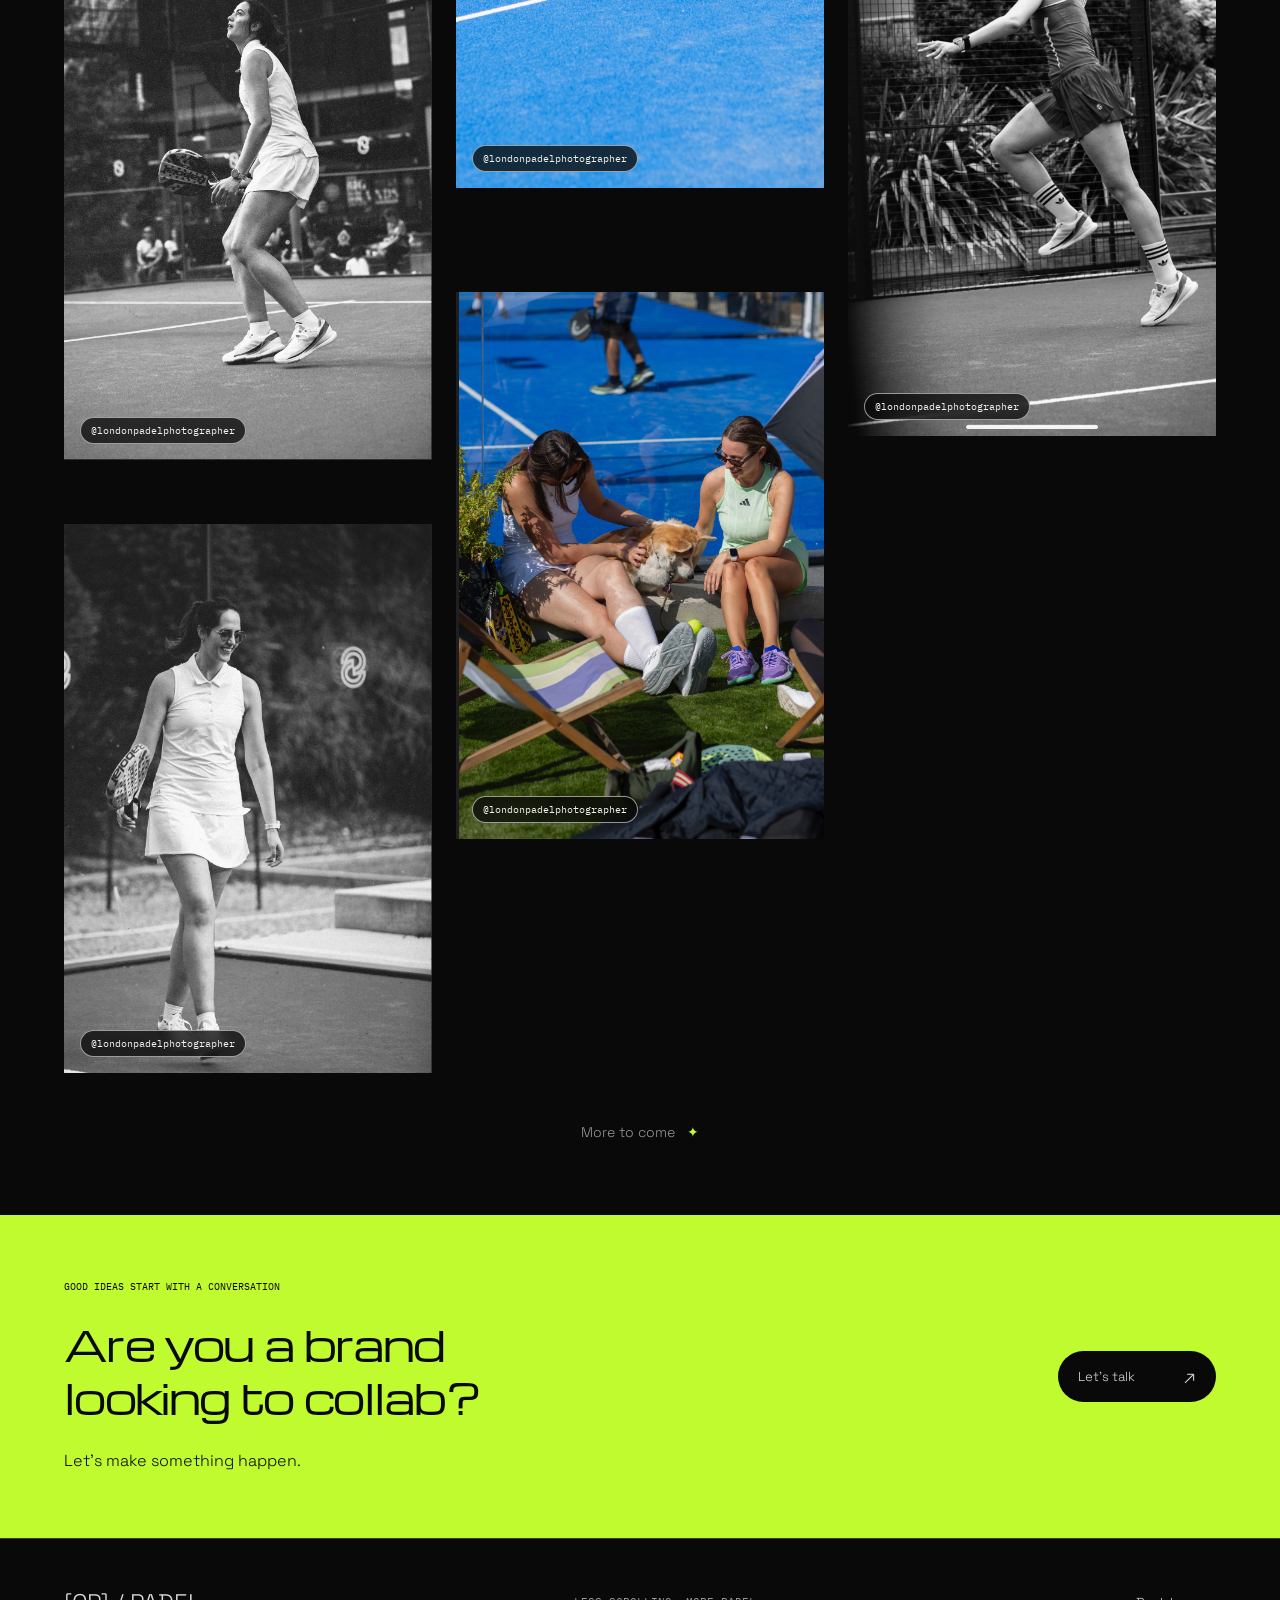
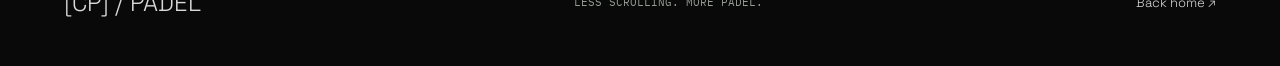
==== commit 88919161: "Simplify site navigation and preserve section links" ====
--- a/gallery.html
+++ b/gallery.html
@@ -1,6 +1,6 @@
 <!doctype html>
 <html lang="en"><head><meta charset="utf-8"><meta name="viewport" content="width=device-width,initial-scale=1"><title>Gallery — Smash Happens</title><meta name="description" content="Moments on and off the padel court. Carol’s photo journal, with credit to the people behind the lens."><link rel="stylesheet" href="styles.css?v=35"><link rel="stylesheet" href="gallery.css?v=12"></head>
-<body class="gallery-page"><header class="gallery-nav"><a class="gallery-brand" href="./">[CP] / PADEL</a><nav aria-label="Main navigation"><a href="./">Home</a><a href="./#desktop-gear" class="gear-home-link">Gear</a><a href="./#desktop-clubs" class="clubs-home-link">Club Map</a><a href="gallery.html" aria-current="page">Gallery</a><a href="wish-list.html">Wish List</a><a class="gallery-pill" href="./#desktop-connect">Let’s play <span>↗</span></a></nav></header>
-<main><section class="gallery-intro"><p class="gallery-kicker">GALLERY / ON &amp; OFF COURT</p><h1>Caught on<br>court<span>*</span></h1><p>Usually chasing balls. Occasionally striking a pose.<br>Got a collab in mind? <a class="gallery-collab-inline" href="#brand-collab"><span class="collab-link-text">Let’s talk</span> <span aria-hidden="true">↗</span></a></p></section><section aria-label="Photo gallery" class="gallery-collection"><div class="gallery-section-title"><h2>The gallery.</h2><span id="gallery-count">MORE MOMENTS TO COME</span></div><div id="gallery-grid" class="gallery-grid"></div><p class="gallery-more">More to come<span aria-hidden="true"> ✦</span></p><div id="gallery-empty" class="gallery-empty"><span aria-hidden="true">✦</span><h2>Room for the good shots.</h2><p>Photos from on and off the court will live here.<br>With a little credit to the person behind the lens.</p><a href="./" class="gallery-pill">Back to the court <span>↗</span></a></div></section><section id="brand-collab" class="gallery-collab" aria-labelledby="collab-title"><div><p class="gallery-collab-kicker">GOOD IDEAS START WITH A CONVERSATION</p><h2 id="collab-title">Are you a brand<br>looking to collab?</h2><p>Let’s make something happen.</p></div><a class="gallery-pill gallery-collab-link" href="mailto:carolpestitschek@gmail.com?subject=Smash%20Happens%20%E2%80%94%20Brand%20collaboration">Let’s talk <span aria-hidden="true">↗</span></a></section></main>
+<body class="gallery-page"><header class="gallery-nav"><a class="gallery-brand" href="./">[CP] / PADEL</a><nav aria-label="Main navigation"><a href="./">Home</a><a href="./#desktop-clubs" class="clubs-home-link">Club Map</a><a href="gallery.html" aria-current="page">Gallery</a><a href="wish-list.html">Wish List</a><a class="gallery-pill" href="./#desktop-connect">Let’s play <span>↗</span></a></nav></header>
+<main><section class="gallery-intro"><p class="gallery-kicker">GALLERY / ON &amp; OFF COURT</p><h1>Caught on<br>court<span>*</span></h1><p>Usually chasing balls. Occasionally striking a pose.<br>Got a collab in mind? <a class="gallery-collab-inline" href="#brand-collab"><span class="collab-link-text">Let’s talk</span> <span aria-hidden="true">↗</span></a></p></section><section aria-label="Photo gallery" class="gallery-collection"><div class="gallery-section-title"><h2>The gallery</h2><span id="gallery-count">MORE MOMENTS TO COME</span></div><div id="gallery-grid" class="gallery-grid"></div><p class="gallery-more">More to come<span aria-hidden="true"> ✦</span></p><div id="gallery-empty" class="gallery-empty"><span aria-hidden="true">✦</span><h2>Room for the good shots</h2><p>Photos from on and off the court will live here.<br>With a little credit to the person behind the lens.</p><a href="./" class="gallery-pill">Back to the court <span>↗</span></a></div></section><section id="brand-collab" class="gallery-collab" aria-labelledby="collab-title"><div><p class="gallery-collab-kicker">GOOD IDEAS START WITH A CONVERSATION</p><h2 id="collab-title">Are you a brand<br>looking to collab?</h2><p>Let’s make something happen.</p></div><a class="gallery-pill gallery-collab-link" href="mailto:carolpestitschek@gmail.com?subject=Smash%20Happens%20%E2%80%94%20Brand%20collaboration">Let’s talk <span aria-hidden="true">↗</span></a></section></main>
 <footer class="gallery-footer"><a class="gallery-brand" href="./">[CP] / PADEL</a><p>LESS SCROLLING. MORE PADEL.</p><a href="./">Back home ↗</a></footer>
 <dialog id="photo-viewer" aria-label="Enlarged gallery photo"><button id="close-photo" aria-label="Close photo">Close ×</button><img id="viewer-image" alt=""><p id="viewer-caption"></p></dialog><script src="gallery-data.js?v=6"></script><script src="gallery.js?v=3"></script><script src="interface-polish.js?v=1"></script><script src="mobile-idle.js?v=1"></script></body></html>
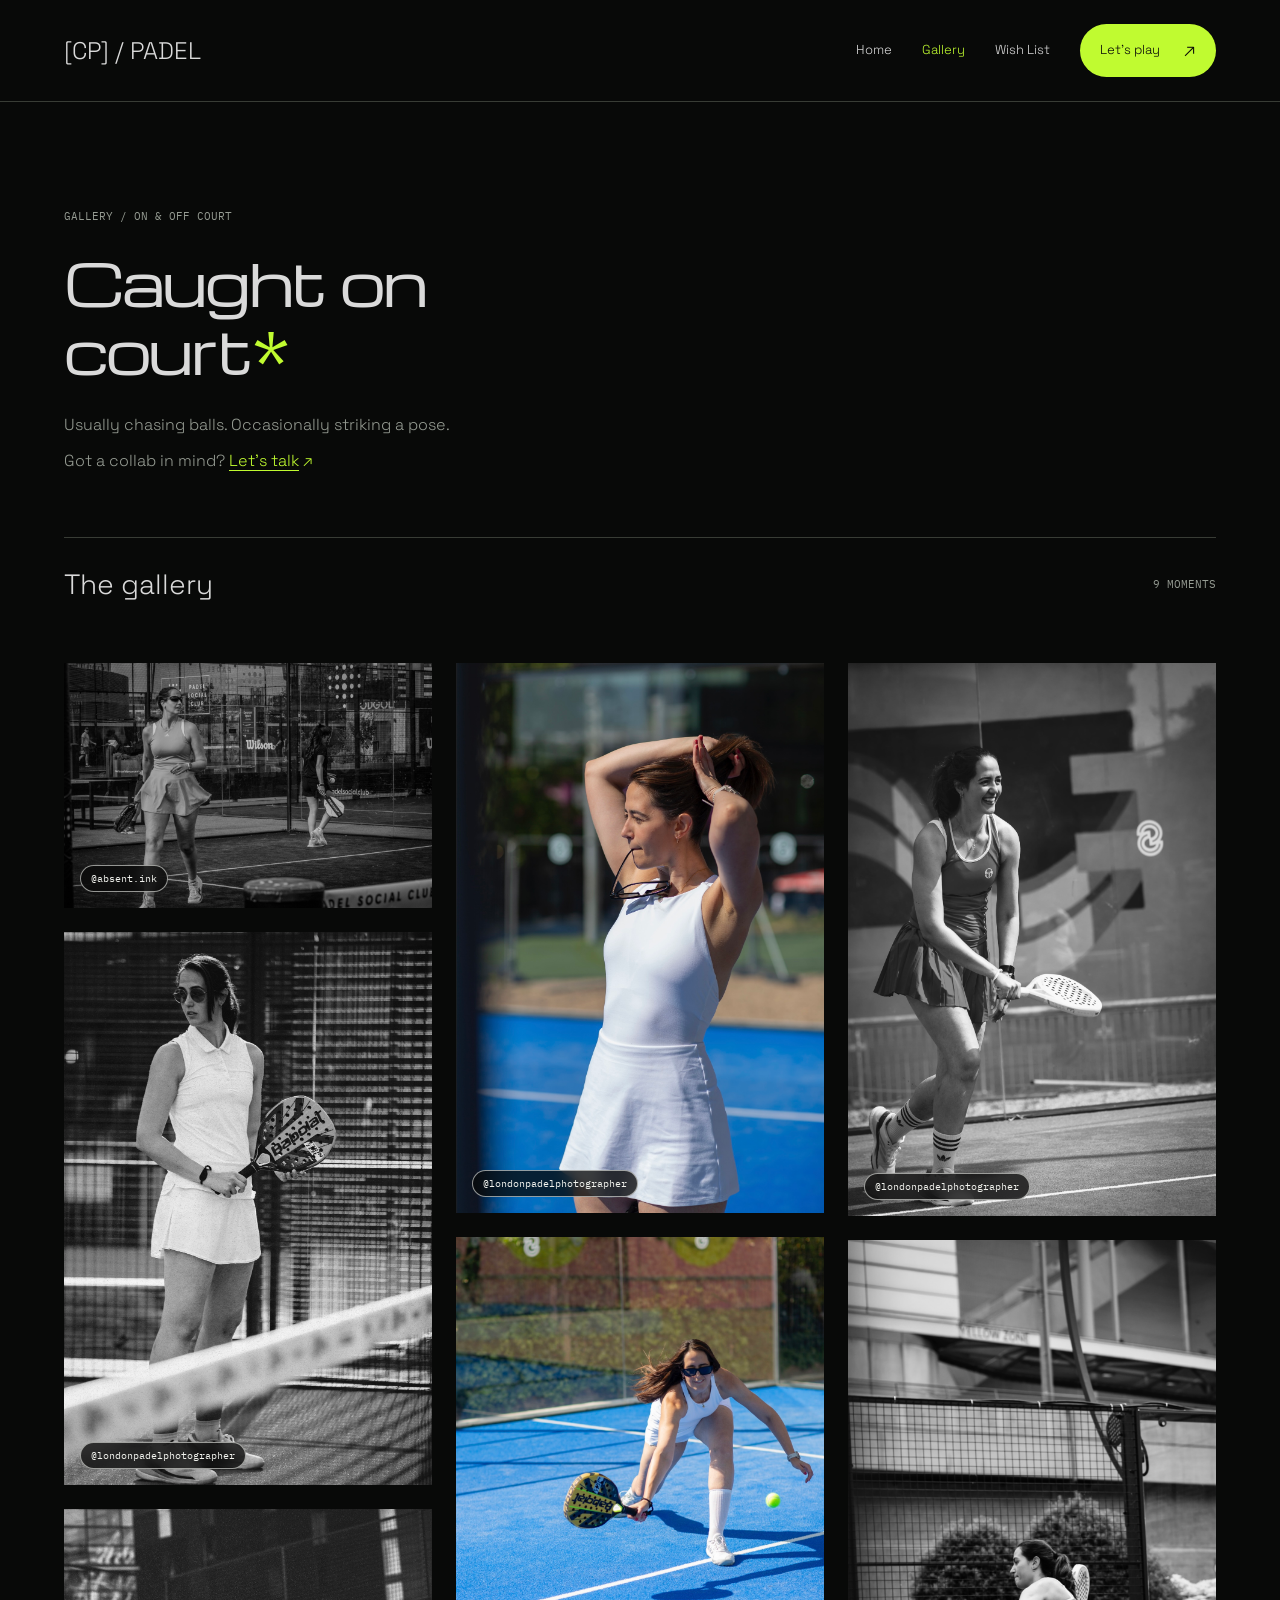
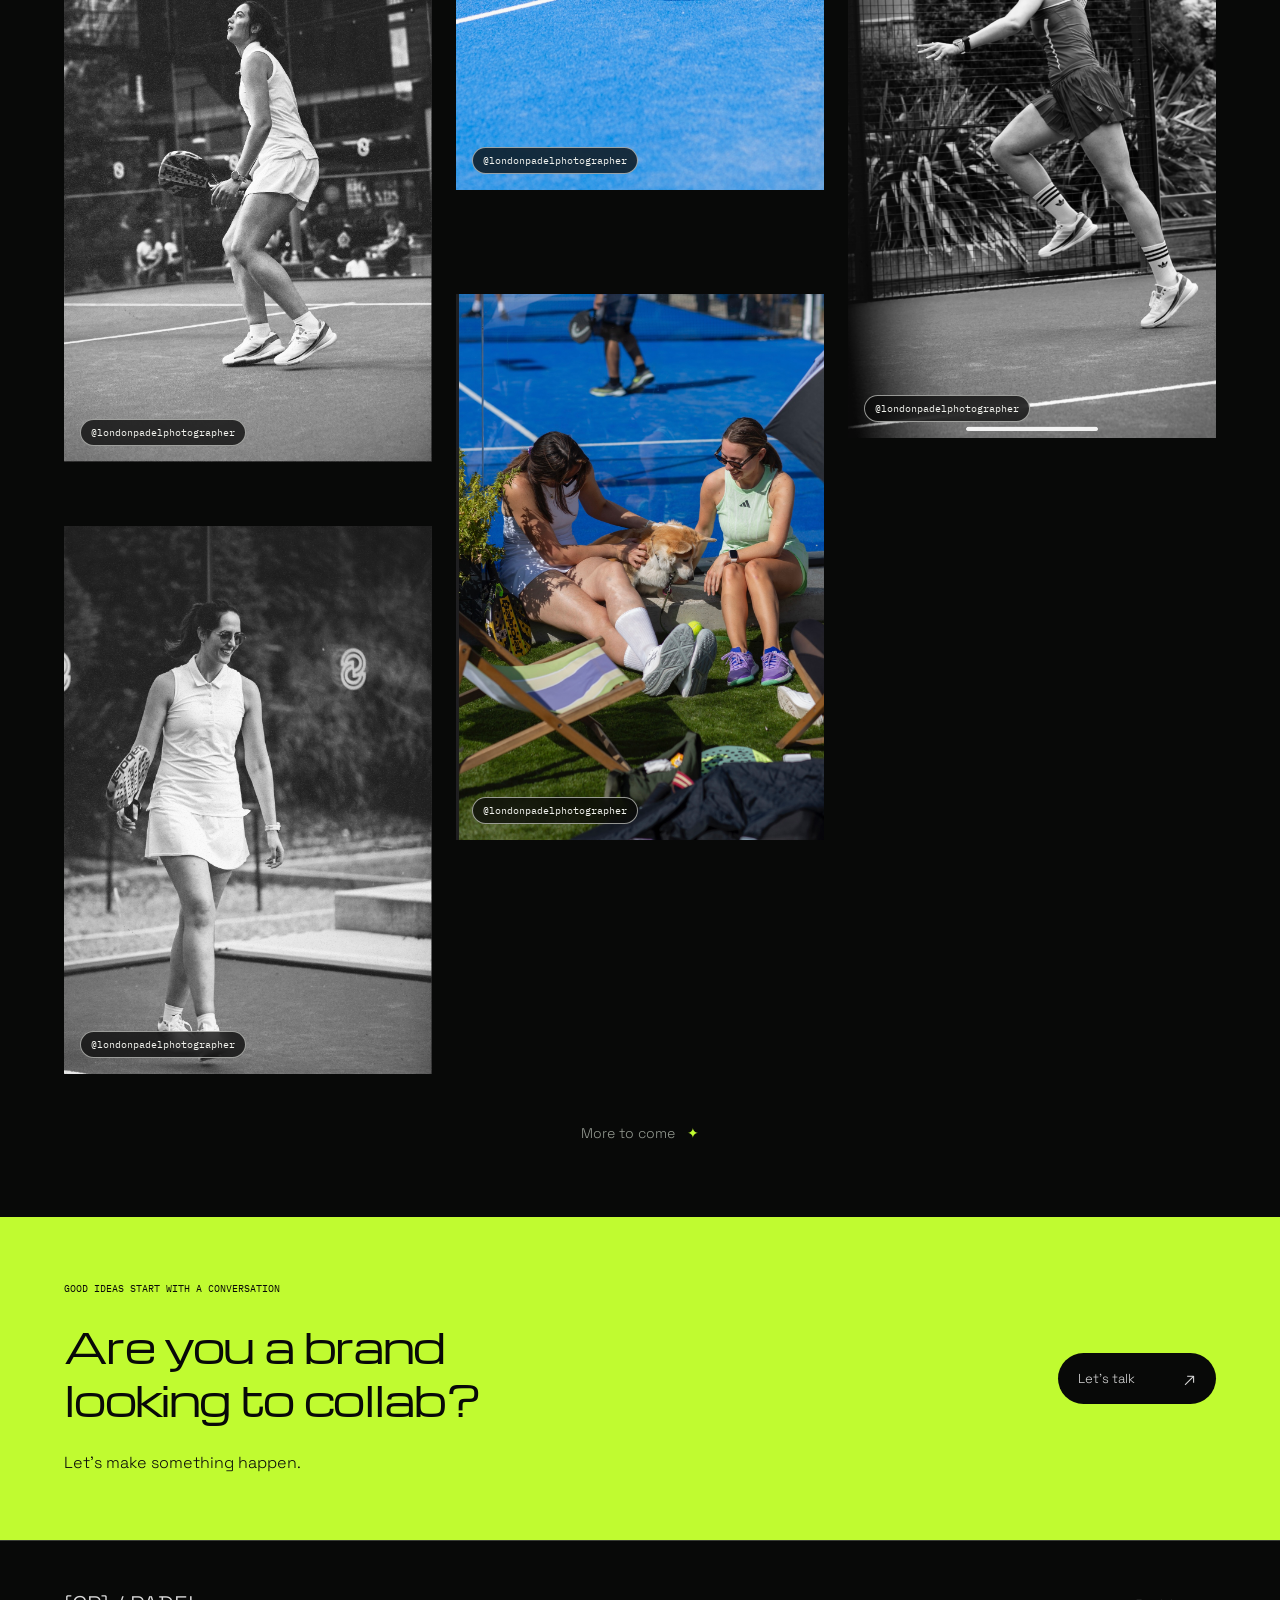
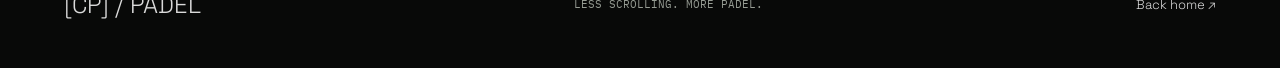
==== commit b148e855: "Unify navigation across pages and simplify gallery count" ====
--- a/gallery.html
+++ b/gallery.html
@@ -1,6 +1,6 @@
 <!doctype html>
-<html lang="en"><head><meta charset="utf-8"><meta name="viewport" content="width=device-width,initial-scale=1"><title>Gallery — Smash Happens</title><meta name="description" content="Moments on and off the padel court. Carol’s photo journal, with credit to the people behind the lens."><link rel="stylesheet" href="styles.css?v=35"><link rel="stylesheet" href="gallery.css?v=12"></head>
-<body class="gallery-page"><header class="gallery-nav"><a class="gallery-brand" href="./">[CP] / PADEL</a><nav aria-label="Main navigation"><a href="./">Home</a><a href="./#desktop-clubs" class="clubs-home-link">Club Map</a><a href="gallery.html" aria-current="page">Gallery</a><a href="wish-list.html">Wish List</a><a class="gallery-pill" href="./#desktop-connect">Let’s play <span>↗</span></a></nav></header>
+<html lang="en"><head><meta charset="utf-8"><meta name="viewport" content="width=device-width,initial-scale=1"><title>Gallery — Smash Happens</title><meta name="description" content="Moments on and off the padel court. Carol’s photo journal, with credit to the people behind the lens."><link rel="stylesheet" href="styles.css?v=35"><link rel="stylesheet" href="gallery.css?v=12"><link rel="stylesheet" href="navigation.css?v=1"></head>
+<body class="gallery-page"><header class="smash-nav"><a class="smash-brand" href="./">[CP] / PADEL</a><nav aria-label="Main navigation"><a href="./">Home</a><a href="gallery.html" aria-current="page">Gallery</a><a href="wish-list.html">Wish List</a><a class="smash-nav-cta" href="./#connect">Let’s play <span aria-hidden="true">↗</span></a></nav></header>
 <main><section class="gallery-intro"><p class="gallery-kicker">GALLERY / ON &amp; OFF COURT</p><h1>Caught on<br>court<span>*</span></h1><p>Usually chasing balls. Occasionally striking a pose.<br>Got a collab in mind? <a class="gallery-collab-inline" href="#brand-collab"><span class="collab-link-text">Let’s talk</span> <span aria-hidden="true">↗</span></a></p></section><section aria-label="Photo gallery" class="gallery-collection"><div class="gallery-section-title"><h2>The gallery</h2><span id="gallery-count">MORE MOMENTS TO COME</span></div><div id="gallery-grid" class="gallery-grid"></div><p class="gallery-more">More to come<span aria-hidden="true"> ✦</span></p><div id="gallery-empty" class="gallery-empty"><span aria-hidden="true">✦</span><h2>Room for the good shots</h2><p>Photos from on and off the court will live here.<br>With a little credit to the person behind the lens.</p><a href="./" class="gallery-pill">Back to the court <span>↗</span></a></div></section><section id="brand-collab" class="gallery-collab" aria-labelledby="collab-title"><div><p class="gallery-collab-kicker">GOOD IDEAS START WITH A CONVERSATION</p><h2 id="collab-title">Are you a brand<br>looking to collab?</h2><p>Let’s make something happen.</p></div><a class="gallery-pill gallery-collab-link" href="mailto:carolpestitschek@gmail.com?subject=Smash%20Happens%20%E2%80%94%20Brand%20collaboration">Let’s talk <span aria-hidden="true">↗</span></a></section></main>
 <footer class="gallery-footer"><a class="gallery-brand" href="./">[CP] / PADEL</a><p>LESS SCROLLING. MORE PADEL.</p><a href="./">Back home ↗</a></footer>
-<dialog id="photo-viewer" aria-label="Enlarged gallery photo"><button id="close-photo" aria-label="Close photo">Close ×</button><img id="viewer-image" alt=""><p id="viewer-caption"></p></dialog><script src="gallery-data.js?v=6"></script><script src="gallery.js?v=3"></script><script src="interface-polish.js?v=1"></script><script src="mobile-idle.js?v=1"></script></body></html>
+<dialog id="photo-viewer" aria-label="Enlarged gallery photo"><button id="close-photo" aria-label="Close photo">Close ×</button><img id="viewer-image" alt=""><p id="viewer-caption"></p></dialog><script src="gallery-data.js?v=6"></script><script src="gallery.js?v=4"></script><script src="interface-polish.js?v=1"></script><script src="mobile-idle.js?v=1"></script><script src="gallery-nav.js?v=4"></script></body></html>
--- a/navigation.css
+++ b/navigation.css
@@ -0,0 +1,2 @@
+/* One static header footprint across every page, with no late-added links. */
+.smash-nav{display:flex;align-items:center;justify-content:space-between;gap:30px;width:100%;padding:24px 64px;border-bottom:1px solid #383c35;color:#dadada;box-sizing:border-box}.smash-brand{font:700 24px/1.4 "Space Grotesk",sans-serif;white-space:nowrap}.smash-nav nav{display:flex;align-items:center;gap:30px;font:13px/1.4 "Space Grotesk",sans-serif}.smash-nav a{text-decoration:none}.smash-nav [aria-current="page"]{color:#c0fb30}.smash-nav-cta{display:inline-flex;align-items:center;justify-content:space-between;gap:24px;padding:13px 20px;border-radius:100px;background:#c0fb30;color:#080908;font-weight:700;white-space:nowrap}.smash-nav-cta span{font-size:19px;font-weight:400;transition:transform 250ms cubic-bezier(.23,1,.32,1)}.smash-nav a:focus-visible{outline:2px solid #c0fb30;outline-offset:5px}@media(hover:hover) and (pointer:fine){.smash-nav-cta:hover span{transform:translate(3px,-3px)}}@media(max-width:767px){.smash-nav{padding:24px;align-items:flex-start;flex-direction:column;gap:20px}.smash-nav nav{flex-wrap:wrap;gap:16px 20px}.smash-nav-cta{gap:16px;padding:10px 16px}}@media(prefers-reduced-motion:reduce){.smash-nav-cta span{transition:none}.smash-nav-cta:hover span{transform:none}}
